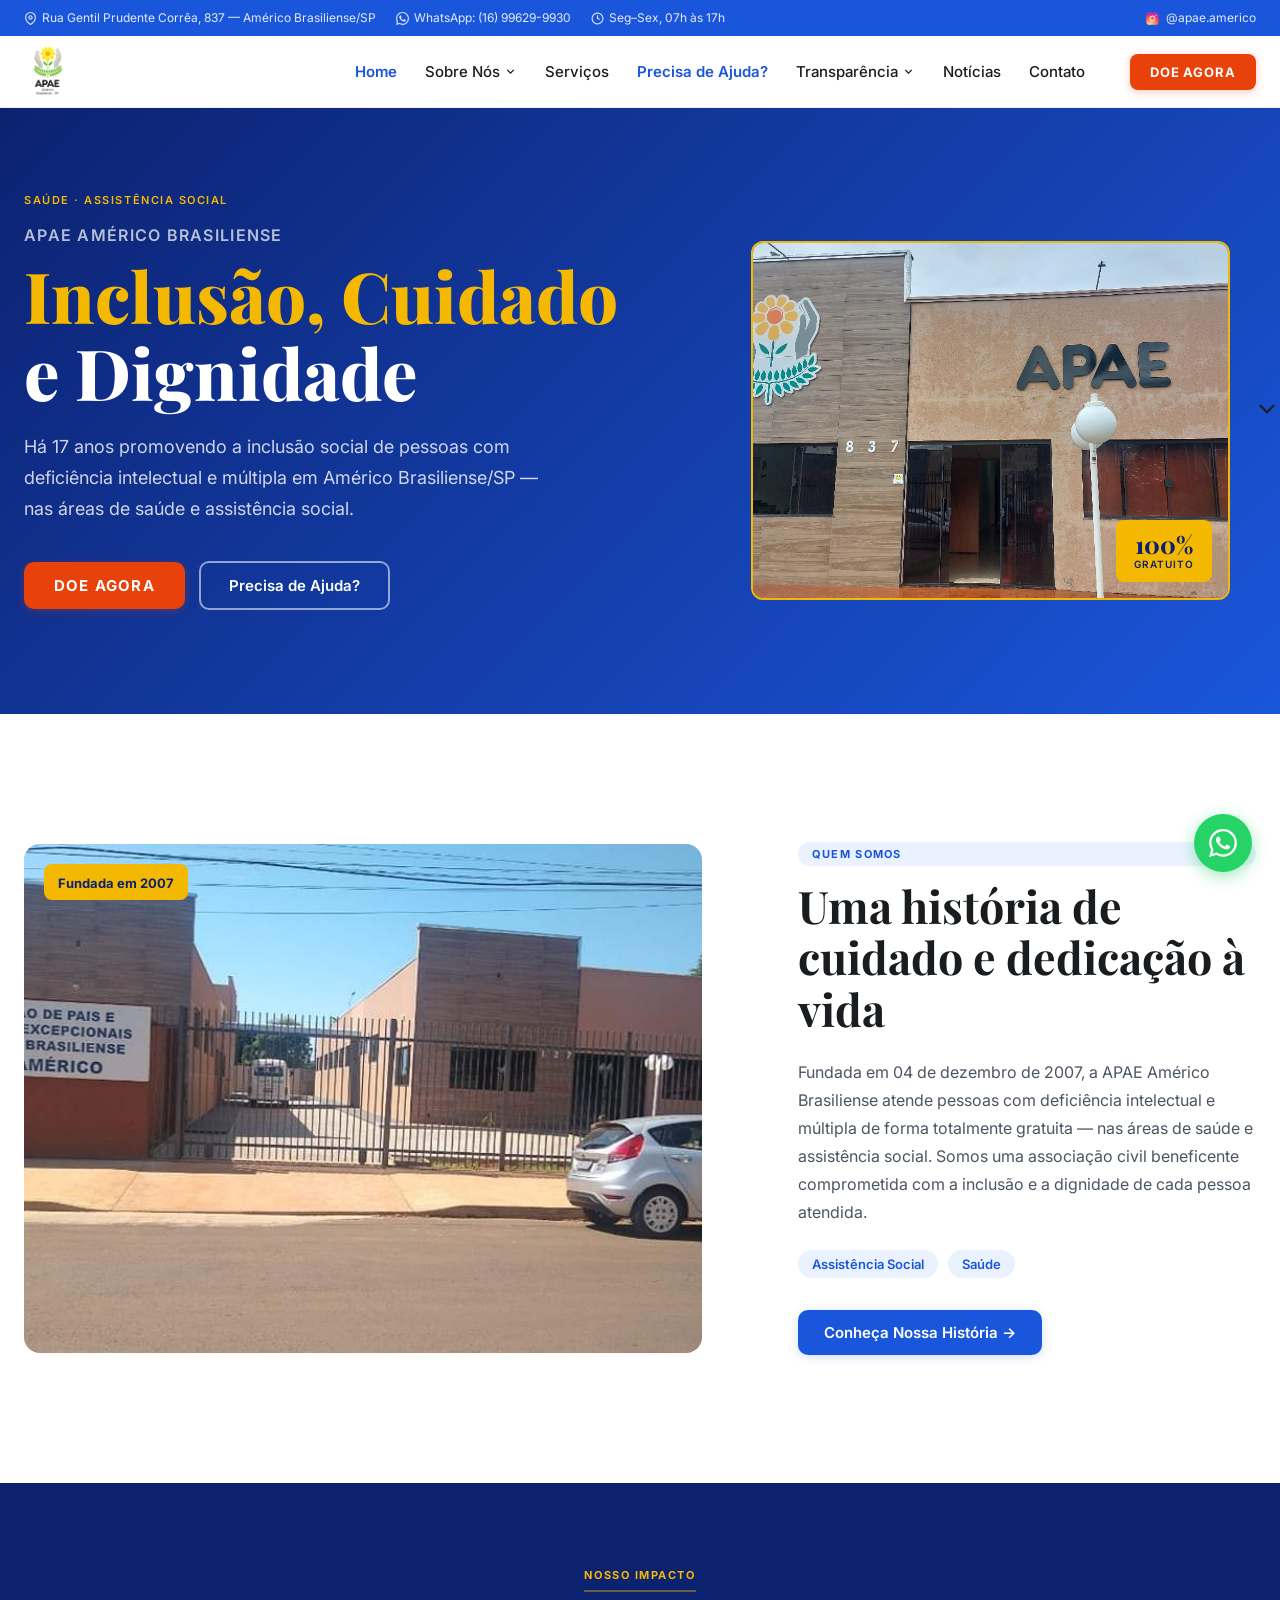
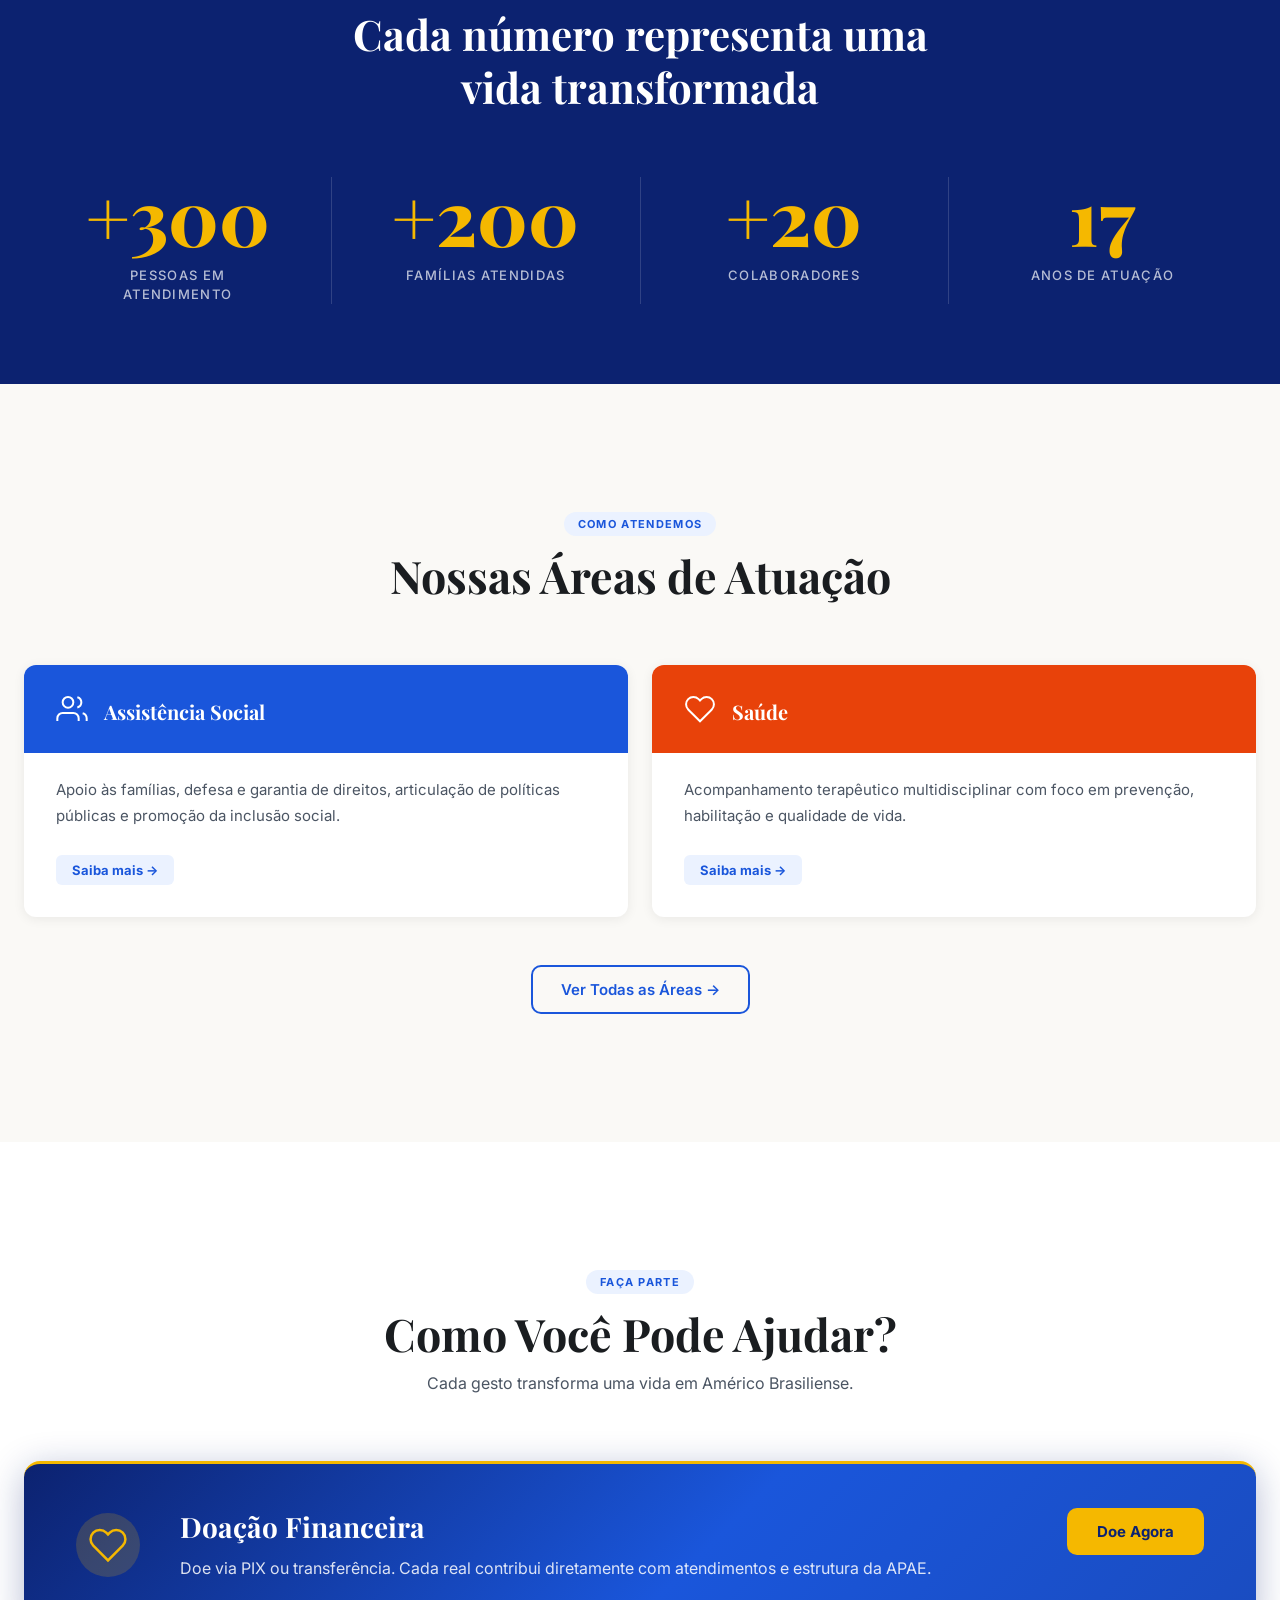
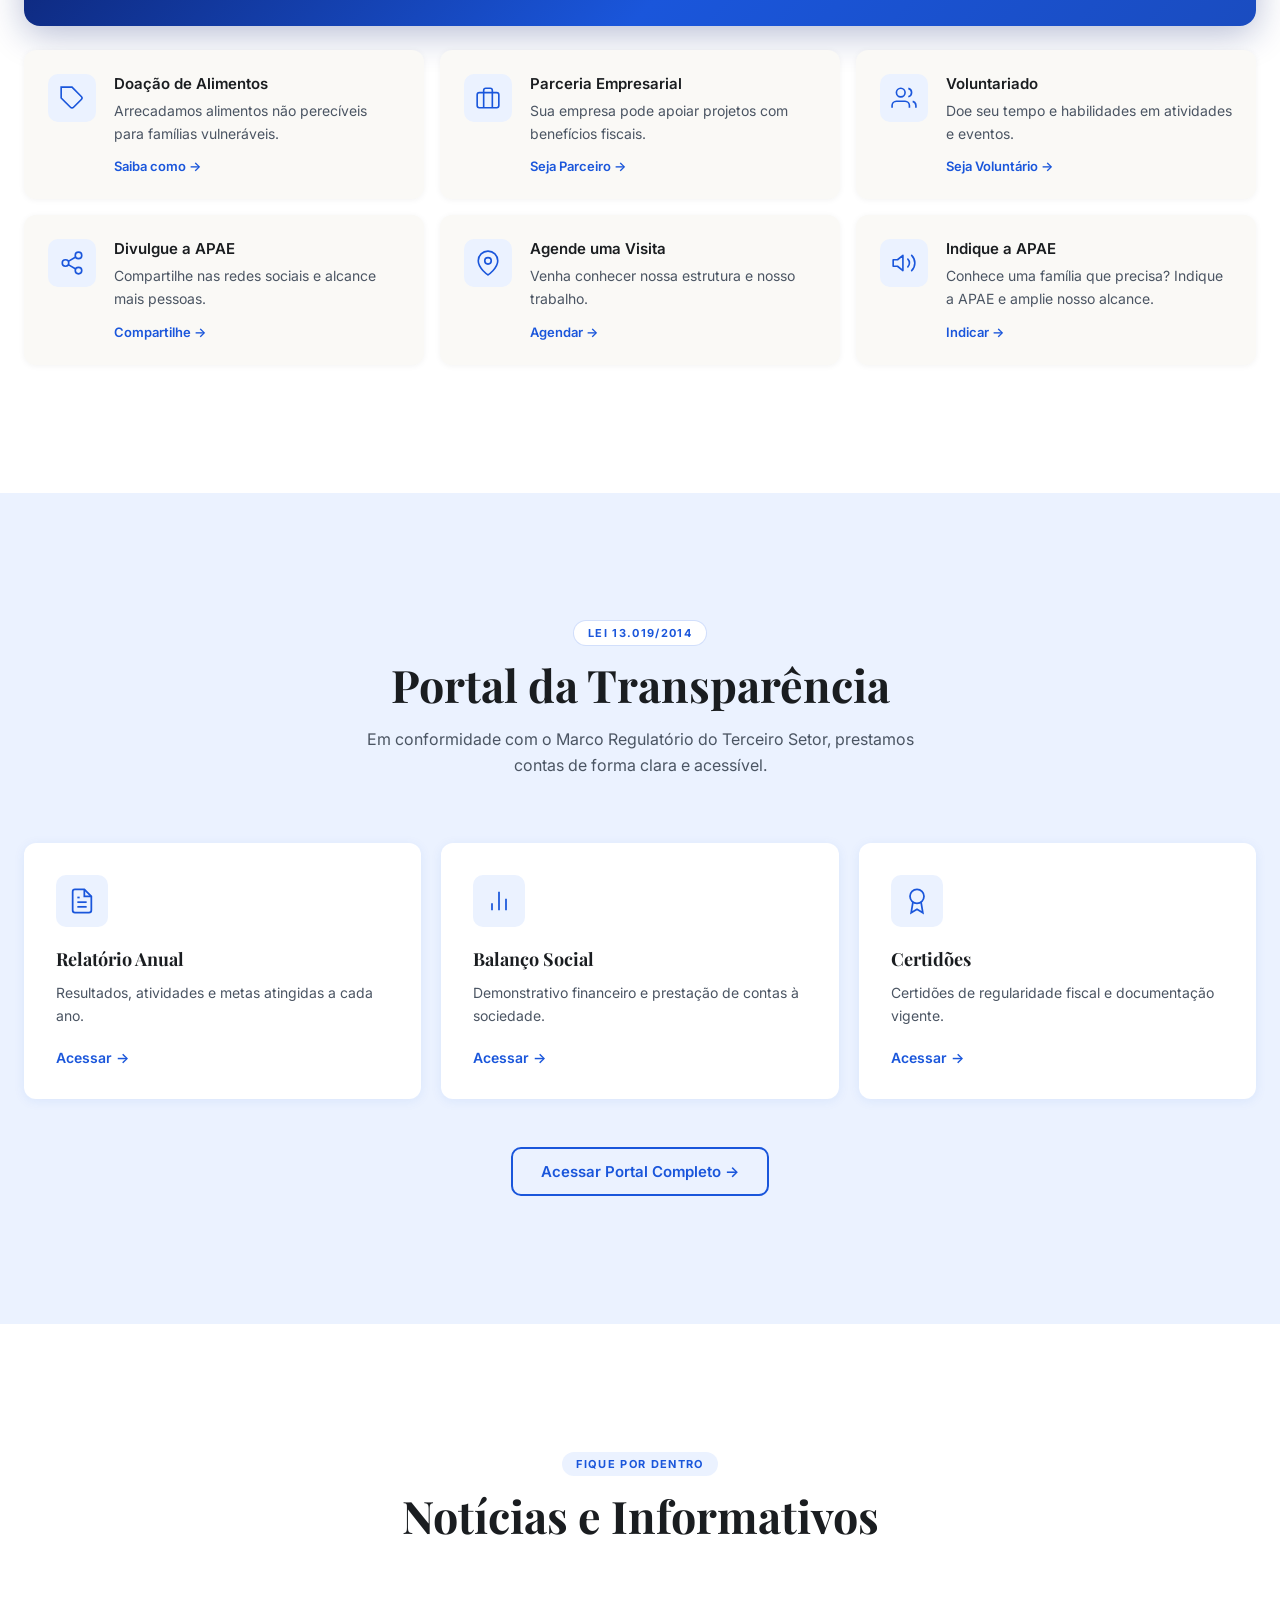
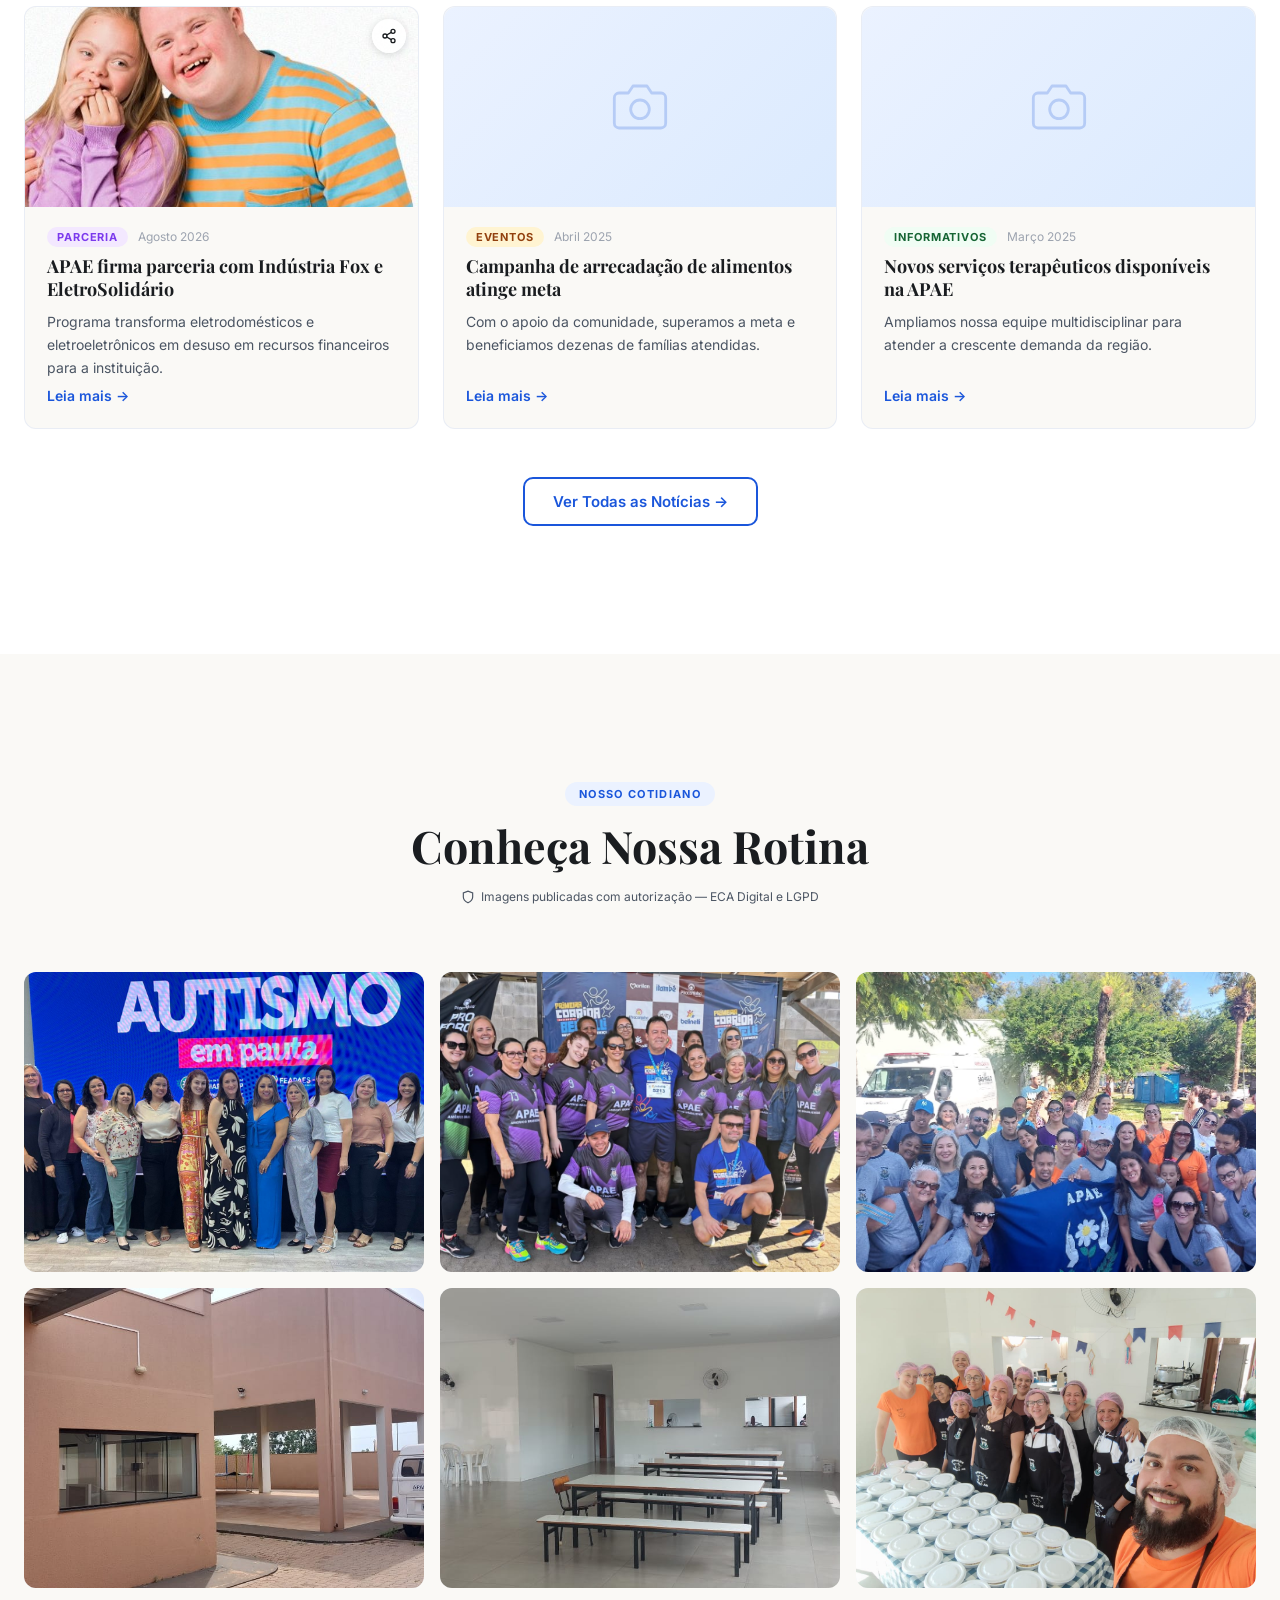
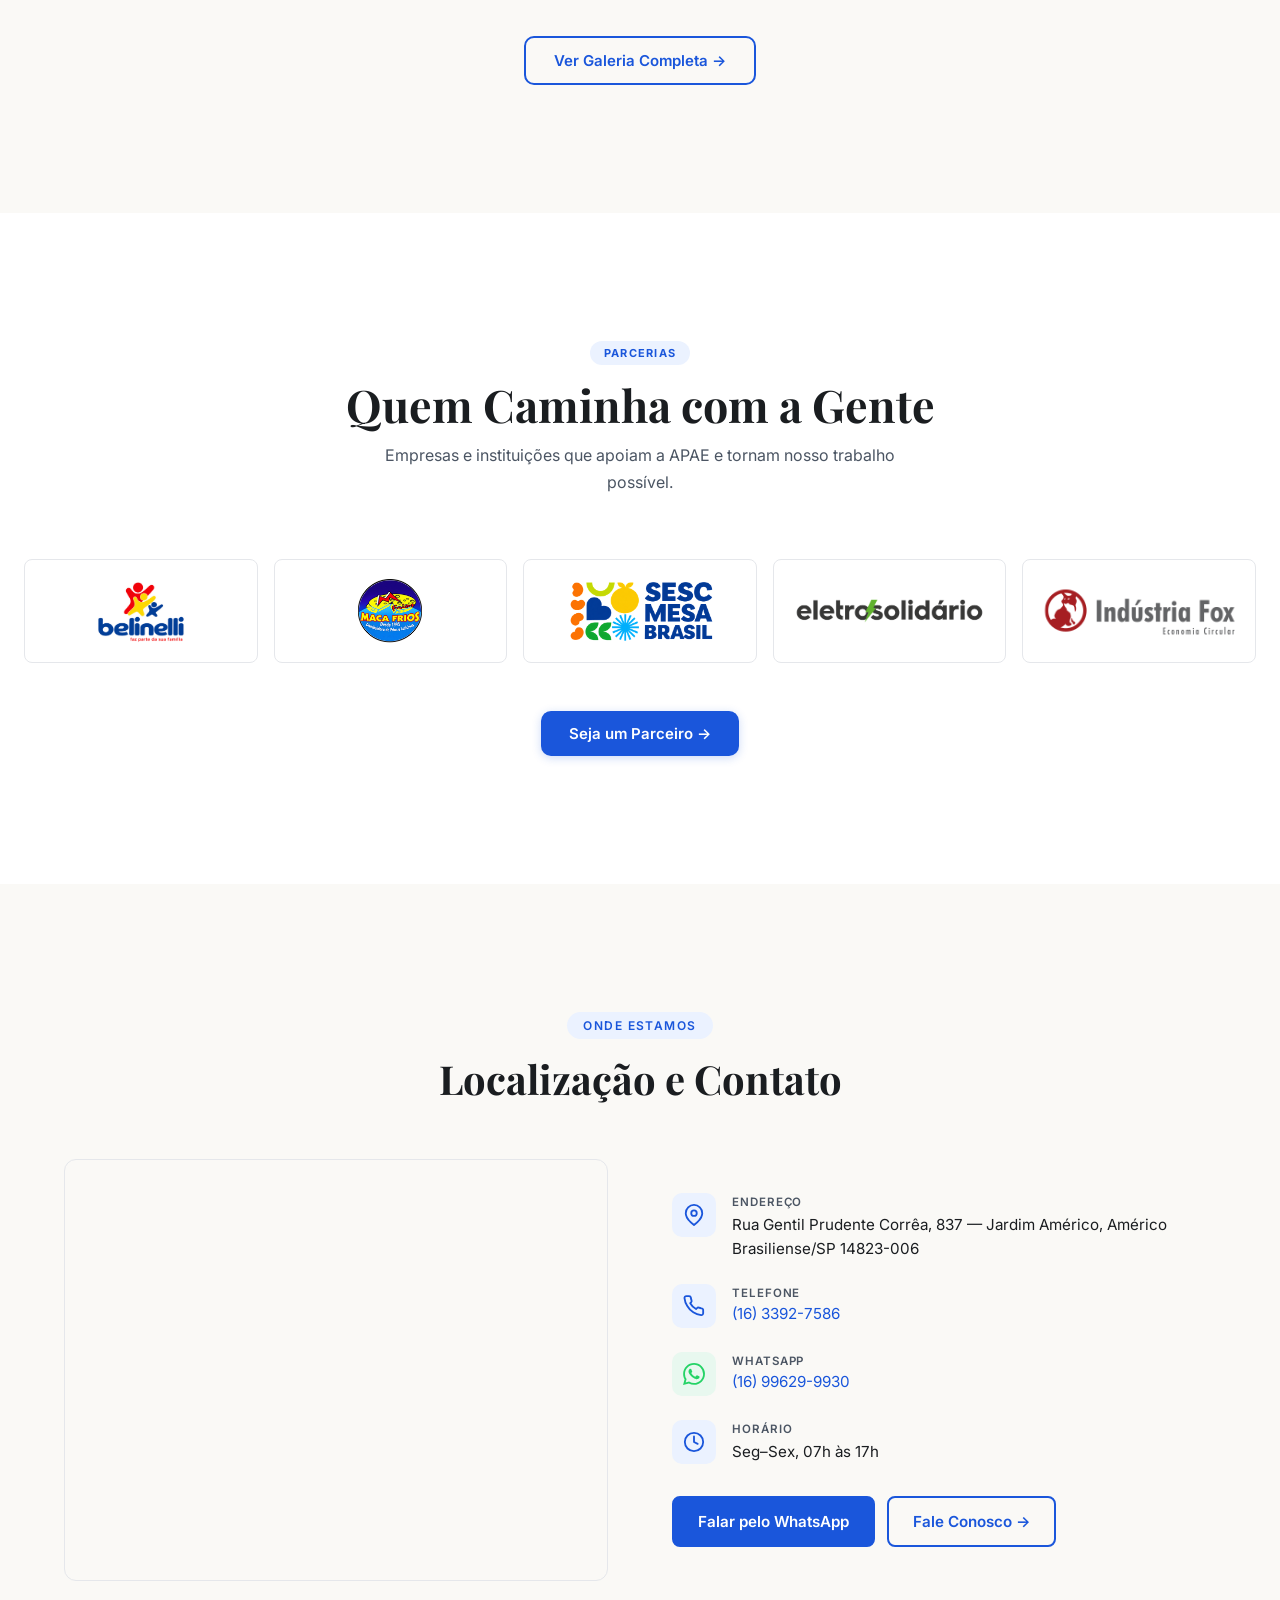
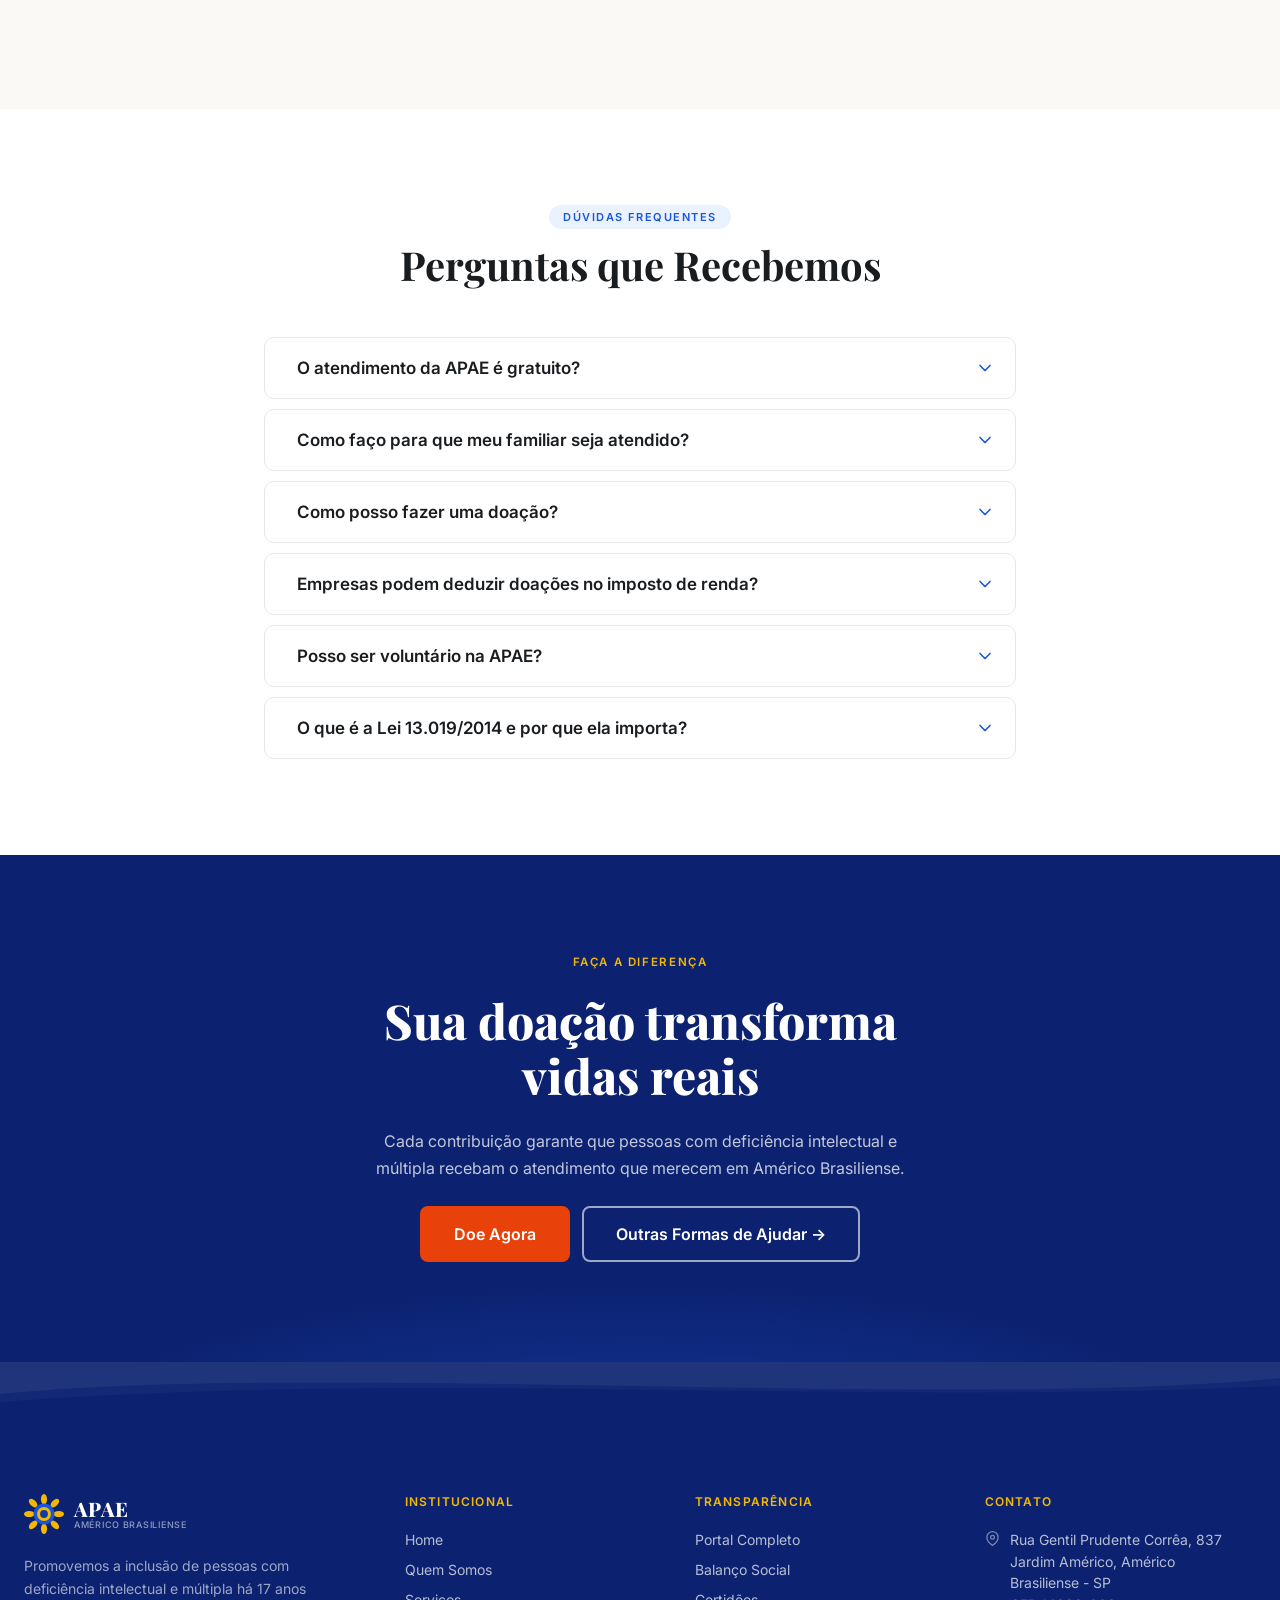
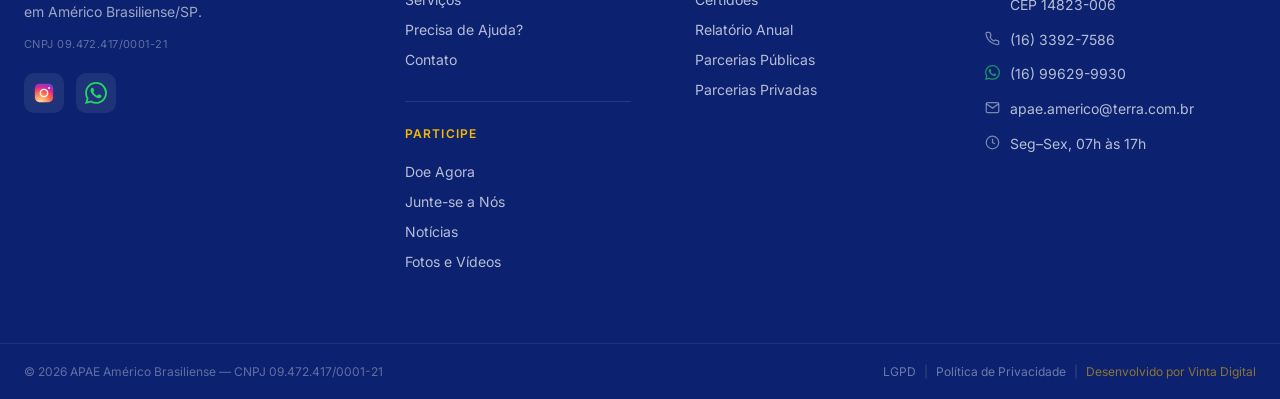
==== index.html @ 6b8613ab "Completa conteúdo da notícia EletroSolidário e adiciona link de volta Adiciona localização do coleto" ====
﻿<!DOCTYPE html>
<html lang="pt-BR">
<head>
  <meta charset="UTF-8">
  <meta name="viewport" content="width=device-width, initial-scale=1.0">
  <title>APAE Américo Brasiliense — Inclusão, Cuidado e Dignidade</title>
  <meta name="description" content="APAE Américo Brasiliense — Atendimento especializado à pessoa com deficiência intelectual e múltipla. Doe, seja voluntário ou agende uma visita.">
  <!-- Google tag (gtag.js) -->
  <script async src="https://www.googletagmanager.com/gtag/js?id=G-1KW4ZZBXN7"></script>
  <script>
    window.dataLayer = window.dataLayer || [];
    function gtag(){dataLayer.push(arguments);}
    gtag('js', new Date());
    gtag('config', 'G-1KW4ZZBXN7');
  </script>
  <link rel="canonical" href="https://apaeamericobrasiliense.com.br/">

  <!-- Open Graph -->
  <meta property="og:title" content="APAE Américo Brasiliense — Inclusão, Cuidado e Dignidade">
  <meta property="og:description" content="17 anos promovendo a inclusão de pessoas com deficiência em Américo Brasiliense/SP.">
  <meta property="og:image" content="https://apaeamericobrasiliense.com.br/images/og.jpg">
  <meta property="og:url" content="https://apaeamericobrasiliense.com.br/">
  <meta property="og:type" content="website">
  <meta property="og:locale" content="pt_BR">
  <meta name="twitter:card" content="summary_large_image">

  <!-- Favicon -->
  <link rel="icon" type="image/x-icon" href="/favicon.ico">
  <link rel="apple-touch-icon" href="/images/apple-touch-icon.png">

  <!-- Preconnect -->
  <link rel="preconnect" href="https://fonts.googleapis.com">
  <link rel="preconnect" href="https://fonts.gstatic.com" crossorigin>
  <link rel="preload" as="image" href="/images/fachada-sede.jpeg" fetchpriority="high">

  <!-- Fonts: Playfair Display + Inter -->
  <link href="https://fonts.googleapis.com/css2?family=Playfair+Display:wght@700;800&family=Inter:wght@400;500;600&display=swap" rel="stylesheet">

  <!-- Tailwind CDN -->
  <script src="https://cdn.tailwindcss.com"></script>

  <!-- Style -->
  <link rel="stylesheet" href="css/style.css?v=20260834">

  <!-- Schema JSON-LD: NGO -->
  <script type="application/ld+json">
  {
    "@context": "https://schema.org",
    "@type": "NGO",
    "name": "APAE Américo Brasiliense",
    "alternateName": "APAE Américo",
    "legalName": "Associação de Pais e Amigos dos Excepcionais de Américo Brasiliense",
    "taxID": "09.472.417/0001-21",
    "description": "Entidade de Assistência Social sem fins lucrativos que atende pessoas com deficiência intelectual e múltipla em Américo Brasiliense/SP.",
    "url": "https://apaeamericobrasiliense.com.br",
    "foundingDate": "2007-12-04",
    "telephone": "+551633927586",
    "email": "apae.americo@terra.com.br",
    "openingHours": "Mo-Fr 07:00-17:00",
    "address": {
      "@type": "PostalAddress",
      "streetAddress": "Rua Gentil Prudente Corrêa, 837",
      "addressLocality": "Américo Brasiliense",
      "addressRegion": "SP",
      "postalCode": "14823-006",
      "addressCountry": "BR"
    },
    "sameAs": ["https://www.instagram.com/apae.americo"]
  }
  </script>

  <!-- Schema JSON-LD: FAQPage -->
  <script type="application/ld+json">
  {
    "@context": "https://schema.org",
    "@type": "FAQPage",
    "mainEntity": [
      {
        "@type": "Question",
        "name": "O atendimento da APAE é gratuito?",
        "acceptedAnswer": {
          "@type": "Answer",
          "text": "Sim, todos os serviços são completamente gratuitos. A APAE não cobra nada das famílias atendidas."
        }
      },
      {
        "@type": "Question",
        "name": "Como faço para que meu familiar seja atendido?",
        "acceptedAnswer": {
          "@type": "Answer",
          "text": "Entre em contato pelo WhatsApp ou telefone. Nossa equipe vai orientar você sobre os próximos passos, sem burocracia."
        }
      },
      {
        "@type": "Question",
        "name": "Como posso fazer uma doação?",
        "acceptedAnswer": {
          "@type": "Answer",
          "text": "Aceitamos doações via PIX (CNPJ 09.472.417/0001-21), transferência bancária e alimentos não perecíveis."
        }
      },
      {
        "@type": "Question",
        "name": "Empresas podem deduzir doações no imposto de renda?",
        "acceptedAnswer": {
          "@type": "Answer",
          "text": "Sim, há benefícios fiscais para empresas parceiras. Entre em contato para saber como sua empresa pode contribuir e obter os benefícios correspondentes."
        }
      },
      {
        "@type": "Question",
        "name": "Posso ser voluntário na APAE?",
        "acceptedAnswer": {
          "@type": "Answer",
          "text": "Com certeza. Aceitamos voluntários em diversas áreas. Acesse a página Junte-se a Nós e saiba como participar."
        }
      },
      {
        "@type": "Question",
        "name": "O que é a Lei 13.019/2014 e por que ela importa?",
        "acceptedAnswer": {
          "@type": "Answer",
          "text": "É o Marco Regulatório do Terceiro Setor. Ela garante transparência nas organizações que recebem recursos públicos. Por isso mantemos nosso Portal da Transparência sempre atualizado."
        }
      }
    ]
  }
  </script>

</head>
<body>

  <!-- Accessibility: skip to main content -->
  <a href="#main-content" class="skip-link">Pular para o conteúdo</a>

  <!-- SVG defs: Instagram gradient (reused across all icons) -->
  <svg width="0" height="0" style="position:absolute;overflow:hidden;" aria-hidden="true">
    <defs>
      <radialGradient id="ig-gradient" cx="30%" cy="107%" r="150%">
        <stop offset="0%" stop-color="#fdf497"/>
        <stop offset="45%" stop-color="#fd5949"/>
        <stop offset="60%" stop-color="#d6249f"/>
        <stop offset="90%" stop-color="#285AEB"/>
      </radialGradient>
    </defs>
  </svg>

  <!-- EN: Site Header — Topbar info strip + sticky main navigation -->
  <div class="site-header-wrapper" id="site-header">

    <!-- EN: Topbar — address, WhatsApp, hours, Instagram -->
    <div class="topbar" role="complementary" aria-label="Informações de contato">
      <div class="topbar-inner">

        <div class="topbar-info">
          <!-- Address: hidden on mobile -->
          <span class="topbar-item topbar-item--address">
            <svg width="13" height="13" viewBox="0 0 24 24" fill="none" stroke="currentColor" stroke-width="2" aria-hidden="true"><path d="M21 10c0 7-9 13-9 13s-9-6-9-13a9 9 0 0 1 18 0z"/><circle cx="12" cy="10" r="3"/></svg>
            Rua Gentil Prudente Corrêa, 837 — Américo Brasiliense/SP
          </span>

          <!-- WhatsApp: always visible -->
          <a href="https://wa.me/5516996299930?text=Ol%C3%A1%2C%20vim%20pelo%20site%20da%20APAE%20e%20gostaria%20de%20mais%20informa%C3%A7%C3%B5es" class="topbar-item topbar-item--link" aria-label="Falar pelo WhatsApp (16) 99629-9930" target="_blank" rel="noopener noreferrer">
            <svg width="13" height="13" viewBox="0 0 24 24" fill="currentColor" aria-hidden="true"><path d="M17.472 14.382c-.297-.149-1.758-.867-2.03-.967-.273-.099-.471-.148-.67.15-.197.297-.767.966-.94 1.164-.173.199-.347.223-.644.075-.297-.15-1.255-.463-2.39-1.475-.883-.788-1.48-1.761-1.653-2.059-.173-.297-.018-.458.13-.606.134-.133.298-.347.446-.52.149-.174.198-.298.298-.497.099-.198.05-.371-.025-.52-.075-.149-.669-1.612-.916-2.207-.242-.579-.487-.5-.669-.51-.173-.008-.371-.01-.57-.01-.198 0-.52.074-.792.372-.272.297-1.04 1.016-1.04 2.479 0 1.462 1.065 2.875 1.213 3.074.149.198 2.096 3.2 5.077 4.487.709.306 1.262.489 1.694.625.712.227 1.36.195 1.871.118.571-.085 1.758-.719 2.006-1.413.248-.694.248-1.289.173-1.413-.074-.124-.272-.198-.57-.347m-5.421 7.403h-.004a9.87 9.87 0 0 1-5.031-1.378l-.361-.214-3.741.982.998-3.648-.235-.374a9.86 9.86 0 0 1-1.51-5.26c.001-5.45 4.436-9.884 9.888-9.884 2.64 0 5.122 1.03 6.988 2.898a9.825 9.825 0 0 1 2.893 6.994c-.003 5.45-4.437 9.884-9.885 9.884m8.413-18.297A11.815 11.815 0 0 0 12.05 0C5.495 0 .16 5.335.157 11.892c0 2.096.547 4.142 1.588 5.945L.057 24l6.305-1.654a11.882 11.882 0 0 0 5.683 1.448h.005c6.554 0 11.89-5.335 11.893-11.893a11.821 11.821 0 0 0-3.48-8.413z"/></svg>
            WhatsApp: (16) 99629-9930
          </a>

          <!-- Hours: hidden on mobile -->
          <span class="topbar-item topbar-item--hours">
            <svg width="13" height="13" viewBox="0 0 24 24" fill="none" stroke="currentColor" stroke-width="2" aria-hidden="true"><circle cx="12" cy="12" r="10"/><polyline points="12 6 12 12 16 14"/></svg>
            Seg–Sex, 07h às 17h
          </span>
        </div>

        <div class="topbar-social">
          <a href="https://instagram.com/apae.americo" target="_blank" rel="noopener noreferrer"
             class="topbar-social-link"
             aria-label="Instagram @apae.americo — abre em nova aba">
            <svg width="15" height="15" viewBox="0 0 24 24" aria-hidden="true">
              <rect x="2" y="2" width="20" height="20" rx="5" ry="5" fill="url(#ig-gradient)"/>
              <circle cx="12" cy="12" r="4" fill="none" stroke="white" stroke-width="1.5"/>
              <circle cx="17.5" cy="6.5" r="1" fill="white"/>
            </svg>
            @apae.americo
          </a>
        </div>

      </div>
    </div>
    <!-- /topbar -->

    <!-- EN: Main Header — logo, nav, CTA, hamburger -->
    <header class="main-header" role="banner">
      <div class="header-inner">

        <!-- Logo -->
        <a href="/" class="logo" aria-label="APAE Américo Brasiliense — página inicial">
          <img src="images/apae-logo.webp" alt="APAE Américo Brasiliense" width="48" height="72" class="logo-img" loading="eager" decoding="async">
        </a>
        <!-- /logo -->

        <!-- Desktop Navigation -->
        <nav class="main-nav" aria-label="Menu principal">
          <ul class="nav-list" role="list">
            <li>
              <a href="/" class="nav-link" aria-current="page">Home</a>
            </li>
            <li class="nav-item--dropdown">
              <button class="nav-link nav-dropdown-trigger"
                      aria-expanded="false"
                      aria-haspopup="true"
                      aria-controls="dropdown-sobre"
                      type="button">
                Sobre Nós
                <svg class="chevron" width="13" height="13" viewBox="0 0 24 24" fill="none" stroke="currentColor" stroke-width="2.5" aria-hidden="true">
                  <polyline points="6 9 12 15 18 9"/>
                </svg>
              </button>
              <ul class="nav-dropdown" id="dropdown-sobre" role="list">
                <li><a href="/institucional" class="dropdown-link">Quem Somos</a></li>
                <li><a href="/fotos-videos" class="dropdown-link">Fotos e Vídeos</a></li>
                <li><a href="/juntese-a-nos" class="dropdown-link">Junte-se a Nós</a></li>
              </ul>
            </li>
            <li>
              <a href="/servicos" class="nav-link">Serviços</a>
            </li>
            <li>
              <a href="/precisa-de-ajuda" class="nav-link nav-link--help">Precisa de Ajuda?</a>
            </li>
            <li class="nav-item--dropdown">
              <button class="nav-link nav-dropdown-trigger"
                      aria-expanded="false"
                      aria-haspopup="true"
                      aria-controls="dropdown-transparencia"
                      type="button">
                Transparência
                <svg class="chevron" width="13" height="13" viewBox="0 0 24 24" fill="none" stroke="currentColor" stroke-width="2.5" aria-hidden="true">
                  <polyline points="6 9 12 15 18 9"/>
                </svg>
              </button>
              <ul class="nav-dropdown" id="dropdown-transparencia" role="list">
                <li><a href="/transparencia" class="dropdown-link dropdown-link--portal">Portal Completo</a></li>
                <li><a href="/transparencia#balanco-social"     class="dropdown-link">Balanço Social</a></li>
                <li><a href="/transparencia#compras"            class="dropdown-link">Compras</a></li>
                <li><a href="/transparencia#certidoes"          class="dropdown-link">Certidões</a></li>
                <li><a href="/transparencia#relatorio-anual"    class="dropdown-link">Relatório Anual</a></li>
                <li><a href="/transparencia#parcerias-publicas" class="dropdown-link">Parcerias Públicas</a></li>
                <li><a href="/transparencia#parcerias-privadas" class="dropdown-link">Parcerias Privadas</a></li>
              </ul>
            </li>
            <li>
              <a href="/noticias" class="nav-link">Notícias</a>
            </li>
            <li>
              <a href="/contato" class="nav-link">Contato</a>
            </li>
          </ul>
        </nav>
        <!-- /main-nav -->

        <!-- CTA + Hamburger -->
        <div class="header-actions">
          <a href="/doe-agora" class="btn-donate" aria-label="Doe agora para a APAE Américo Brasiliense">
            DOE AGORA
          </a>
          <button class="hamburger"
                  id="hamburger-btn"
                  type="button"
                  aria-label="Abrir menu de navegação"
                  aria-expanded="false"
                  aria-controls="mobile-menu">
            <span class="hamburger-bar" aria-hidden="true"></span>
            <span class="hamburger-bar" aria-hidden="true"></span>
            <span class="hamburger-bar" aria-hidden="true"></span>
          </button>
        </div>
        <!-- /header-actions -->

      </div>
    </header>
    <!-- /main-header -->

    <!-- EN: Mobile Menu — slide-down panel with accordions for Sobre Nós + Transparência -->
    <div class="mobile-menu"
         id="mobile-menu"
         aria-hidden="true"
         aria-label="Menu de navegação">
      <nav aria-label="Menu principal mobile">
        <ul class="mobile-nav-list" role="list">
          <li>
            <a href="/" class="mobile-nav-link" aria-current="page">Home</a>
          </li>
          <li class="mobile-nav-item--expandable">
            <button class="mobile-nav-link mobile-nav-accordion"
                    type="button"
                    aria-expanded="false"
                    aria-controls="mobile-sobre">
              Sobre Nós
              <svg class="chevron" width="16" height="16" viewBox="0 0 24 24" fill="none" stroke="currentColor" stroke-width="2.5" aria-hidden="true">
                <polyline points="6 9 12 15 18 9"/>
              </svg>
            </button>
            <ul class="mobile-nav-submenu" id="mobile-sobre" role="list">
              <li><a href="/institucional" class="mobile-submenu-link">Quem Somos</a></li>
              <li><a href="/fotos-videos" class="mobile-submenu-link">Fotos e Vídeos</a></li>
              <li><a href="/juntese-a-nos" class="mobile-submenu-link">Junte-se a Nós</a></li>
            </ul>
          </li>
          <li>
            <a href="/servicos" class="mobile-nav-link">Serviços</a>
          </li>
          <li>
            <a href="/precisa-de-ajuda" class="mobile-nav-link mobile-nav-link--help">
              Precisa de Ajuda?
            </a>
          </li>
          <li class="mobile-nav-item--expandable">
            <button class="mobile-nav-link mobile-nav-accordion"
                    type="button"
                    aria-expanded="false"
                    aria-controls="mobile-transparencia">
              Transparência
              <svg class="chevron" width="16" height="16" viewBox="0 0 24 24" fill="none" stroke="currentColor" stroke-width="2.5" aria-hidden="true">
                <polyline points="6 9 12 15 18 9"/>
              </svg>
            </button>
            <ul class="mobile-nav-submenu" id="mobile-transparencia" role="list">
              <li><a href="/transparencia" class="mobile-submenu-link mobile-submenu-link--portal">Portal Completo</a></li>
              <li><a href="/transparencia#balanco-social"     class="mobile-submenu-link">Balanço Social</a></li>
              <li><a href="/transparencia#compras"            class="mobile-submenu-link">Compras</a></li>
              <li><a href="/transparencia#certidoes"          class="mobile-submenu-link">Certidões</a></li>
              <li><a href="/transparencia#relatorio-anual"    class="mobile-submenu-link">Relatório Anual</a></li>
              <li><a href="/transparencia#parcerias-publicas" class="mobile-submenu-link">Parcerias Públicas</a></li>
              <li><a href="/transparencia#parcerias-privadas" class="mobile-submenu-link">Parcerias Privadas</a></li>
            </ul>
          </li>
          <li>
            <a href="/noticias" class="mobile-nav-link">Notícias</a>
          </li>
          <li>
            <a href="/contato" class="mobile-nav-link">Contato</a>
          </li>
        </ul>

        <div class="mobile-cta-area">
          <a href="/doe-agora" class="btn-donate btn-donate--mobile">DOE AGORA</a>
          <a href="/juntese-a-nos" class="btn-volunteer">Seja Voluntário</a>
        </div>
      </nav>
    </div>
    <!-- /mobile-menu -->

  </div>
  <!-- /site-header-wrapper -->
  <!-- EN: Page body placeholder — sections will be added here -->
  <main id="main-content">
    <!-- EN: Hero — gradient placeholder bg, split layout, H1, dual CTA, impact stats, image frame -->
    <!-- IMAGEM HERO: foto institucional real da APAE — substituir src quando Sabrina enviar -->
    <section class="hero" aria-label="APAE Américo Brasiliense — apresentação institucional">
      <div class="hero-inner">

        <!-- Left: text content -->
        <div class="hero-content">

          <span class="hero-tag">Saúde · Assistência Social</span>

          <h1>
            <span class="hero-title-main">APAE Américo Brasiliense</span>
            <span class="hero-title-sub">
              <em>Inclusão, Cuidado</em><br>e Dignidade
            </span>
          </h1>

          <p class="hero-subtitle">
            Há 17 anos promovendo a inclusão social de pessoas com deficiência
            intelectual e múltipla em Américo Brasiliense/SP —
            nas áreas de saúde e assistência social.
          </p>

          <div class="hero-actions">
            <a href="/doe-agora" class="btn-donate hero-btn-primary btn-donate--hero"
               aria-label="Doe agora para a APAE Américo Brasiliense">
              DOE AGORA
            </a>
            <a href="/precisa-de-ajuda" class="hero-btn-outline">
              Precisa de Ajuda?
            </a>
          </div>


        </div>
        <!-- /hero-content -->

        <!-- Right: image frame -->
        <div class="hero-frame-wrapper">
          <div class="hero-frame">
            <img src="images/fachada-sede.jpeg"
                 alt="Fachada da sede da APAE Américo Brasiliense — Rua Gentil Prudente Corrêa, 837"
                 width="1156" height="651"
                 loading="eager" decoding="async">
            <div class="hero-badge">
              <span class="hero-badge-year">100%</span>
              <span class="hero-badge-label">Gratuito</span>
            </div>
          </div>
        </div>
        <!-- /hero-frame-wrapper -->

      </div>
      <!-- EN: Scroll cue — animated chevron pointing to next section -->
      <div class="hero-scroll-cue" aria-hidden="true">
        <svg width="26" height="26" viewBox="0 0 24 24" fill="none" stroke="currentColor" stroke-width="2" stroke-linecap="round" stroke-linejoin="round">
          <polyline points="6 9 12 15 18 9"/>
        </svg>
      </div>
    </section>
    <!-- /hero -->

    <!-- EN: About section — 2-column layout, image left, text right -->
    <section class="quem-somos" aria-labelledby="qs-titulo">
      <div class="qs-inner">

        <!-- Left: image placeholder -->
        <div class="qs-image-col" data-reveal>
          <div class="qs-image-placeholder">
            <img src="images/sede-associacao.jpeg"
                 alt="Sede da APAE Américo Brasiliense — Associação de Pais e Amigos dos Excepcionais em Américo Brasiliense/SP"
                 width="960" height="486"
                 loading="lazy" decoding="async">
            <div class="qs-badge-founding" aria-label="Fundada em 2007">
              <span class="qs-badge-founding-text">Fundada em 2007</span>
            </div>
          </div>
        </div>

        <!-- Right: text content -->
        <div class="qs-text-col">

          <span class="qs-label" data-reveal>Quem Somos</span>

          <h2 class="qs-title" id="qs-titulo" data-reveal>
            Uma história de cuidado e dedicação à vida
          </h2>

          <p class="qs-text" data-reveal>
            Fundada em 04 de dezembro de 2007, a APAE Américo Brasiliense atende pessoas com
            deficiência intelectual e múltipla de forma totalmente gratuita — nas áreas de saúde
            e assistência social. Somos uma associação civil beneficente comprometida com
            a inclusão e a dignidade de cada pessoa atendida.
          </p>

          <div class="qs-tags" data-reveal>
            <span class="qs-tag">Assistência Social</span>
            <span class="qs-tag">Saúde</span>
          </div>

          <a href="/institucional" class="qs-btn" data-reveal>
            Conheça Nossa História →
          </a>

        </div>
        <!-- /qs-text-col -->

      </div>
    </section>
    <!-- /quem-somos -->

    <!-- EN: Impact Numbers — animated counter stats, dark blue bg -->
    <section class="impacto" aria-labelledby="impacto-titulo">
      <div class="impacto-inner">

        <div class="impacto-header" data-reveal>
          <span class="impacto-label">Nosso Impacto</span>
          <h2 class="impacto-titulo" id="impacto-titulo">
            Cada número representa uma vida transformada
          </h2>
        </div>

        <div class="impacto-grid" data-reveal>
          <div class="impacto-stat">
            <span class="impacto-num" data-target="300" data-prefix="+">+300</span>
            <span class="impacto-stat-label">Pessoas em Atendimento</span>
          </div>
          <div class="impacto-stat">
            <span class="impacto-num" data-target="200" data-prefix="+">+200</span>
            <span class="impacto-stat-label">Famílias Atendidas</span>
          </div>
          <div class="impacto-stat">
            <span class="impacto-num" data-target="20" data-prefix="+">+20</span>
            <span class="impacto-stat-label">Colaboradores</span>
          </div>
          <div class="impacto-stat">
            <span class="impacto-num" data-target="17" data-prefix="">17</span>
            <span class="impacto-stat-label">Anos de Atuação</span>
          </div>
        </div>

      </div>
    </section>
    <!-- /impacto -->

    <!-- EN: How We Serve — 3 service area cards with colored headers -->
    <section class="como-atendemos" aria-labelledby="ca-titulo">
      <div class="ca-inner">

        <div class="ca-header" data-reveal>
          <span class="ca-label">Como Atendemos</span>
          <h2 class="ca-titulo" id="ca-titulo">Nossas Áreas de Atuação</h2>
        </div>

        <div class="ca-grid" data-reveal>

          <article class="ca-card">
            <div class="ca-card-top ca-card-top--blue">
              <div class="ca-icon" aria-hidden="true">
                <svg width="32" height="32" viewBox="0 0 24 24" fill="none" stroke="currentColor" stroke-width="1.5">
                  <path d="M17 21v-2a4 4 0 0 0-4-4H5a4 4 0 0 0-4 4v2"/>
                  <circle cx="9" cy="7" r="4"/>
                  <path d="M23 21v-2a4 4 0 0 0-3-3.87"/>
                  <path d="M16 3.13a4 4 0 0 1 0 7.75"/>
                </svg>
              </div>
              <h3 class="ca-card-title">Assistência Social</h3>
            </div>
            <div class="ca-card-body">
              <p class="ca-card-text">Apoio às famílias, defesa e garantia de direitos, articulação de políticas públicas e promoção da inclusão social.</p>
              <a href="/servicos#assistencia" class="ca-card-link">Saiba mais →</a>
            </div>
          </article>

          <article class="ca-card">
            <div class="ca-card-top ca-card-top--red">
              <div class="ca-icon" aria-hidden="true">
                <svg width="32" height="32" viewBox="0 0 24 24" fill="none" stroke="currentColor" stroke-width="1.5">
                  <path d="M20.84 4.61a5.5 5.5 0 0 0-7.78 0L12 5.67l-1.06-1.06a5.5 5.5 0 0 0-7.78 7.78l1.06 1.06L12 21.23l7.78-7.78 1.06-1.06a5.5 5.5 0 0 0 0-7.78z"/>
                </svg>
              </div>
              <h3 class="ca-card-title">Saúde</h3>
            </div>
            <div class="ca-card-body">
              <p class="ca-card-text">Acompanhamento terapêutico multidisciplinar com foco em prevenção, habilitação e qualidade de vida.</p>
              <a href="/servicos#saude" class="ca-card-link">Saiba mais →</a>
            </div>
          </article>

        </div>

        <div class="ca-footer" data-reveal>
          <a href="/servicos" class="ca-btn">Ver Todas as Áreas →</a>
        </div>

      </div>
    </section>
    <!-- /como-atendemos -->

    <!-- EN: How You Can Help — featured donation card + 5 secondary action cards -->
    <section class="como-ajudar" aria-labelledby="caj-titulo">
      <div class="caj-inner">

        <div class="caj-header" data-reveal>
          <span class="caj-label">Faça Parte</span>
          <h2 class="caj-titulo" id="caj-titulo">Como Você Pode Ajudar?</h2>
          <p class="caj-subtitle">Cada gesto transforma uma vida em Américo Brasiliense.</p>
        </div>

        <div class="caj-featured" data-reveal>
          <div class="caj-featured-icon" aria-hidden="true">
            <svg width="40" height="40" viewBox="0 0 24 24" fill="none" stroke="currentColor" stroke-width="1.5">
              <path d="M20.84 4.61a5.5 5.5 0 0 0-7.78 0L12 5.67l-1.06-1.06a5.5 5.5 0 0 0-7.78 7.78l1.06 1.06L12 21.23l7.78-7.78 1.06-1.06a5.5 5.5 0 0 0 0-7.78z"/>
            </svg>
          </div>
          <div class="caj-featured-content">
            <h3 class="caj-featured-title">Doação Financeira</h3>
            <p class="caj-featured-text">Doe via PIX ou transferência. Cada real contribui diretamente com atendimentos e estrutura da APAE.</p>
          </div>
          <a href="/doe-agora" class="caj-featured-btn">Doe Agora</a>
        </div>

        <div class="caj-grid" data-reveal>

          <article class="caj-card">
            <div class="caj-card-icon" aria-hidden="true">
              <svg width="26" height="26" viewBox="0 0 24 24" fill="none" stroke="currentColor" stroke-width="1.5">
                <path d="M20.59 13.41l-7.17 7.17a2 2 0 0 1-2.83 0L2 12V2h10l8.59 8.59a2 2 0 0 1 0 2.82z"/>
                <line x1="7" y1="7" x2="7.01" y2="7"/>
              </svg>
            </div>
            <div class="caj-card-content">
              <h3 class="caj-card-title">Doação de Alimentos</h3>
              <p class="caj-card-text">Arrecadamos alimentos não perecíveis para famílias vulneráveis.</p>
              <a href="/juntese-a-nos" class="caj-card-link">Saiba como →</a>
            </div>
          </article>

          <article class="caj-card">
            <div class="caj-card-icon" aria-hidden="true">
              <svg width="26" height="26" viewBox="0 0 24 24" fill="none" stroke="currentColor" stroke-width="1.5">
                <rect x="2" y="7" width="20" height="14" rx="2" ry="2"/>
                <path d="M16 21V5a2 2 0 0 0-2-2h-4a2 2 0 0 0-2 2v16"/>
              </svg>
            </div>
            <div class="caj-card-content">
              <h3 class="caj-card-title">Parceria Empresarial</h3>
              <p class="caj-card-text">Sua empresa pode apoiar projetos com benefícios fiscais.</p>
              <a href="/juntese-a-nos" class="caj-card-link">Seja Parceiro →</a>
            </div>
          </article>

          <article class="caj-card">
            <div class="caj-card-icon" aria-hidden="true">
              <svg width="26" height="26" viewBox="0 0 24 24" fill="none" stroke="currentColor" stroke-width="1.5">
                <path d="M17 21v-2a4 4 0 0 0-4-4H5a4 4 0 0 0-4 4v2"/>
                <circle cx="9" cy="7" r="4"/>
                <path d="M23 21v-2a4 4 0 0 0-3-3.87"/>
                <path d="M16 3.13a4 4 0 0 1 0 7.75"/>
              </svg>
            </div>
            <div class="caj-card-content">
              <h3 class="caj-card-title">Voluntariado</h3>
              <p class="caj-card-text">Doe seu tempo e habilidades em atividades e eventos.</p>
              <a href="/juntese-a-nos" class="caj-card-link">Seja Voluntário →</a>
            </div>
          </article>

          <article class="caj-card">
            <div class="caj-card-icon" aria-hidden="true">
              <svg width="26" height="26" viewBox="0 0 24 24" fill="none" stroke="currentColor" stroke-width="1.5">
                <circle cx="18" cy="5" r="3"/>
                <circle cx="6" cy="12" r="3"/>
                <circle cx="18" cy="19" r="3"/>
                <line x1="8.59" y1="13.51" x2="15.42" y2="17.49"/>
                <line x1="15.41" y1="6.51" x2="8.59" y2="10.49"/>
              </svg>
            </div>
            <div class="caj-card-content">
              <h3 class="caj-card-title">Divulgue a APAE</h3>
              <p class="caj-card-text">Compartilhe nas redes sociais e alcance mais pessoas.</p>
              <a href="https://instagram.com/apae.americo" target="_blank" rel="noopener noreferrer" class="caj-card-link">Compartilhe →</a>
            </div>
          </article>

          <article class="caj-card">
            <div class="caj-card-icon" aria-hidden="true">
              <svg width="26" height="26" viewBox="0 0 24 24" fill="none" stroke="currentColor" stroke-width="1.5">
                <path d="M21 10c0 7-9 13-9 13s-9-6-9-13a9 9 0 0 1 18 0z"/>
                <circle cx="12" cy="10" r="3"/>
              </svg>
            </div>
            <div class="caj-card-content">
              <h3 class="caj-card-title">Agende uma Visita</h3>
              <p class="caj-card-text">Venha conhecer nossa estrutura e nosso trabalho.</p>
              <a href="https://wa.me/5516996299930?text=Ol%C3%A1%2C%20vim%20pelo%20site%20e%20quero%20agendar%20uma%20visita" target="_blank" rel="noopener noreferrer" class="caj-card-link">Agendar →</a>
            </div>
          </article>

          <article class="caj-card">
            <div class="caj-card-icon" aria-hidden="true">
              <svg width="26" height="26" viewBox="0 0 24 24" fill="none" stroke="currentColor" stroke-width="1.5" stroke-linecap="round" stroke-linejoin="round">
                <polygon points="11 5 6 9 2 9 2 15 6 15 11 19 11 5"/>
                <path d="M15.54 8.46a5 5 0 0 1 0 7.07"/>
                <path d="M19.07 4.93a10 10 0 0 1 0 14.14"/>
              </svg>
            </div>
            <div class="caj-card-content">
              <h3 class="caj-card-title">Indique a APAE</h3>
              <p class="caj-card-text">Conhece uma família que precisa? Indique a APAE e amplie nosso alcance.</p>
              <a href="https://wa.me/5516996299930?text=Ol%C3%A1%2C%20vim%20pelo%20site%20e%20quero%20indicar%20uma%20fam%C3%ADlia%20para%20a%20APAE" target="_blank" rel="noopener noreferrer" class="caj-card-link">Indicar →</a>
            </div>
          </article>

        </div>

      </div>
    </section>
    <!-- /como-ajudar -->

    <!-- EN: Transparency portal preview — 4 document cards, Lei 13.019/2014 compliance -->
    <section class="transparencia-prev" aria-labelledby="tp-titulo">
      <div class="tp-inner">

        <div class="tp-header" data-reveal>
          <span class="tp-label">Lei 13.019/2014</span>
          <h2 class="tp-titulo" id="tp-titulo">Portal da Transparência</h2>
          <p class="tp-subtitle">Em conformidade com o Marco Regulatório do Terceiro Setor, prestamos contas de forma clara e acessível.</p>
        </div>

        <div class="tp-grid" data-reveal>

          <article class="tp-card">
            <div class="tp-card-icon" aria-hidden="true">
              <svg width="28" height="28" viewBox="0 0 24 24" fill="none" stroke="currentColor" stroke-width="1.5">
                <path d="M14 2H6a2 2 0 0 0-2 2v16a2 2 0 0 0 2 2h12a2 2 0 0 0 2-2V8z"/>
                <polyline points="14 2 14 8 20 8"/>
                <line x1="16" y1="13" x2="8" y2="13"/>
                <line x1="16" y1="17" x2="8" y2="17"/>
                <polyline points="10 9 9 9 8 9"/>
              </svg>
            </div>
            <h3 class="tp-card-title">Relatório Anual</h3>
            <p class="tp-card-text">Resultados, atividades e metas atingidas a cada ano.</p>
            <a href="/transparencia#relatorio-anual" class="tp-card-link">Acessar →</a>
          </article>

          <article class="tp-card">
            <div class="tp-card-icon" aria-hidden="true">
              <svg width="28" height="28" viewBox="0 0 24 24" fill="none" stroke="currentColor" stroke-width="1.5">
                <line x1="18" y1="20" x2="18" y2="10"/>
                <line x1="12" y1="20" x2="12" y2="4"/>
                <line x1="6" y1="20" x2="6" y2="14"/>
              </svg>
            </div>
            <h3 class="tp-card-title">Balanço Social</h3>
            <p class="tp-card-text">Demonstrativo financeiro e prestação de contas à sociedade.</p>
            <a href="/transparencia#balanco-social" class="tp-card-link">Acessar →</a>
          </article>

          <article class="tp-card">
            <div class="tp-card-icon" aria-hidden="true">
              <svg width="28" height="28" viewBox="0 0 24 24" fill="none" stroke="currentColor" stroke-width="1.5">
                <circle cx="12" cy="8" r="6"/>
                <path d="M15.477 12.89L17 22l-5-3-5 3 1.523-9.11"/>
              </svg>
            </div>
            <h3 class="tp-card-title">Certidões</h3>
            <p class="tp-card-text">Certidões de regularidade fiscal e documentação vigente.</p>
            <a href="/transparencia#certidoes" class="tp-card-link">Acessar →</a>
          </article>

        </div>

        <div class="tp-footer" data-reveal>
          <a href="/transparencia" class="tp-btn">Acessar Portal Completo →</a>
        </div>

      </div>
    </section>
    <!-- /transparencia-prev -->

    <!-- EN: News preview — 3 placeholder article cards -->
    <section class="noticias-prev" aria-labelledby="np-titulo">
      <div class="np-inner">

        <div class="np-header" data-reveal>
          <span class="np-label">Fique por Dentro</span>
          <h2 class="np-titulo" id="np-titulo">Notícias e Informativos</h2>
        </div>

        <div class="np-grid" data-reveal>

          <article class="np-card">
            <img src="images/noticias/parceria-industriafox-eletrosolidario/capa-card.jpg" alt="Jovens atendidos pela APAE, parceira do EletroSolidário" class="np-card-img" style="object-fit:cover;" loading="lazy" decoding="async">
            <div class="card-share">
              <button type="button" class="card-share__toggle" data-share-toggle aria-haspopup="true" aria-expanded="false" aria-label="Compartilhar esta notícia">
                <svg width="16" height="16" viewBox="0 0 24 24" fill="none" stroke="currentColor" stroke-width="2" stroke-linecap="round" stroke-linejoin="round" aria-hidden="true"><circle cx="18" cy="5" r="3"/><circle cx="6" cy="12" r="3"/><circle cx="18" cy="19" r="3"/><line x1="8.59" y1="13.51" x2="15.42" y2="17.49"/><line x1="15.41" y1="6.51" x2="8.59" y2="10.49"/></svg>
              </button>
              <div class="card-share__menu" data-share-menu hidden>
                <a href="https://api.whatsapp.com/send?text=APAE%20firma%20parceria%20com%20Ind%C3%BAstria%20Fox%20e%20EletroSolid%C3%A1rio%20https%3A%2F%2Fapaeamericobrasiliense.com.br%2Fnoticia-parceria-eletrosolidario" target="_blank" rel="noopener" class="card-share__item card-share__item--whatsapp">
                  <svg width="16" height="16" viewBox="0 0 24 24" fill="currentColor" aria-hidden="true"><path d="M17.472 14.382c-.297-.149-1.758-.867-2.03-.967-.273-.099-.471-.148-.67.15-.197.297-.767.966-.94 1.164-.173.199-.347.223-.644.075-.297-.15-1.255-.463-2.39-1.475-.883-.788-1.48-1.761-1.653-2.059-.173-.297-.018-.458.13-.606.134-.133.298-.347.446-.52.149-.174.198-.298.298-.497.099-.198.05-.371-.025-.52-.075-.149-.669-1.612-.916-2.207-.242-.579-.487-.5-.669-.51-.173-.008-.371-.01-.57-.01-.198 0-.52.074-.792.372-.272.297-1.04 1.016-1.04 2.479 0 1.462 1.065 2.875 1.213 3.074.149.198 2.096 3.2 5.077 4.487.709.306 1.262.489 1.694.625.712.227 1.36.195 1.871.118.571-.085 1.758-.719 2.006-1.413.248-.694.248-1.289.173-1.413-.074-.124-.272-.198-.57-.347m-5.421 7.403h-.004a9.87 9.87 0 0 1-5.031-1.378l-.361-.214-3.741.982.998-3.648-.235-.374a9.86 9.86 0 0 1-1.51-5.26c.001-5.45 4.436-9.884 9.888-9.884 2.64 0 5.122 1.03 6.988 2.898a9.825 9.825 0 0 1 2.893 6.994c-.003 5.45-4.437 9.884-9.885 9.884m8.413-18.297A11.815 11.815 0 0 0 12.05 0C5.495 0 .16 5.335.157 11.892c0 2.096.547 4.142 1.588 5.945L.057 24l6.305-1.654a11.882 11.882 0 0 0 5.683 1.448h.005c6.554 0 11.89-5.335 11.893-11.893a11.821 11.821 0 0 0-3.48-8.413z"/></svg>
                  WhatsApp
                </a>
                <a href="https://www.facebook.com/sharer/sharer.php?u=https%3A%2F%2Fapaeamericobrasiliense.com.br%2Fnoticia-parceria-eletrosolidario" target="_blank" rel="noopener" class="card-share__item card-share__item--facebook">
                  <svg width="16" height="16" viewBox="0 0 24 24" fill="currentColor" aria-hidden="true"><path d="M22 12a10 10 0 1 0-11.56 9.88v-6.99H7.9V12h2.54V9.8c0-2.5 1.49-3.89 3.78-3.89 1.1 0 2.24.2 2.24.2v2.46h-1.26c-1.24 0-1.63.77-1.63 1.56V12h2.78l-.44 2.89h-2.34v6.99A10 10 0 0 0 22 12z"/></svg>
                  Facebook
                </a>
                <a href="https://www.instagram.com/p/Dbk2vFCDlcx/" target="_blank" rel="noopener" class="card-share__item card-share__item--instagram">
                  <svg width="16" height="16" viewBox="0 0 24 24" aria-hidden="true"><rect x="2" y="2" width="20" height="20" rx="5" ry="5" fill="url(#ig-gradient)"/><circle cx="12" cy="12" r="4" fill="none" stroke="white" stroke-width="1.5"/><circle cx="17.5" cy="6.5" r="1" fill="white"/></svg>
                  Instagram
                </a>
                <button type="button" class="card-share__item card-share__item--copy" data-copy-link
                        data-copy-value="https://apaeamericobrasiliense.com.br/noticia-parceria-eletrosolidario">
                  <svg width="16" height="16" viewBox="0 0 24 24" fill="none" stroke="currentColor" stroke-width="2" stroke-linecap="round" stroke-linejoin="round" aria-hidden="true"><rect x="9" y="9" width="13" height="13" rx="2" ry="2"/><path d="M5 15H4a2 2 0 0 1-2-2V4a2 2 0 0 1 2-2h9a2 2 0 0 1 2 2v1"/></svg>
                  <span class="article-share__btn-text">Copiar link</span>
                </button>
              </div>
            </div>
            <div class="np-card-body">
              <div class="np-card-meta">
                <span class="np-badge np-badge--parceria">Parceria</span>
                <time class="np-date" datetime="2026-08-03">Agosto 2026</time>
              </div>
              <h3 class="np-card-title">APAE firma parceria com Indústria Fox e EletroSolidário</h3>
              <p class="np-card-text">Programa transforma eletrodomésticos e eletroeletrônicos em desuso em recursos financeiros para a instituição.</p>
              <a href="/noticia-parceria-eletrosolidario" class="np-card-link">Leia mais →</a>
            </div>
          </article>

          <article class="np-card">
            <!-- IMAGEM: foto da notícia -->
            <div class="np-card-img" aria-hidden="true"></div>
            <div class="np-card-body">
              <div class="np-card-meta">
                <span class="np-badge np-badge--event">Eventos</span>
                <time class="np-date" datetime="2025-04">Abril 2025</time>
              </div>
              <h3 class="np-card-title">Campanha de arrecadação de alimentos atinge meta</h3>
              <p class="np-card-text">Com o apoio da comunidade, superamos a meta e beneficiamos dezenas de famílias atendidas.</p>
              <a href="/noticias" class="np-card-link">Leia mais →</a>
            </div>
          </article>

          <article class="np-card">
            <!-- IMAGEM: foto da notícia -->
            <div class="np-card-img" aria-hidden="true"></div>
            <div class="np-card-body">
              <div class="np-card-meta">
                <span class="np-badge np-badge--info">Informativos</span>
                <time class="np-date" datetime="2025-03">Março 2025</time>
              </div>
              <h3 class="np-card-title">Novos serviços terapêuticos disponíveis na APAE</h3>
              <p class="np-card-text">Ampliamos nossa equipe multidisciplinar para atender a crescente demanda da região.</p>
              <a href="/noticias" class="np-card-link">Leia mais →</a>
            </div>
          </article>

        </div>

        <div class="np-footer" data-reveal>
          <a href="/noticias" class="np-btn">Ver Todas as Notícias →</a>
        </div>

      </div>
    </section>
    <!-- /noticias-prev -->

    <!-- EN: Gallery preview — 6 photo placeholder cells with hover overlay -->
    <section class="galeria-prev" aria-labelledby="gp-titulo">
      <div class="gp-inner">

        <div class="gp-header" data-reveal>
          <span class="gp-label">Nosso Cotidiano</span>
          <h2 class="gp-titulo" id="gp-titulo">Conheça Nossa Rotina</h2>
          <p class="gp-lgpd">
            <svg width="14" height="14" viewBox="0 0 24 24" fill="none" stroke="currentColor" stroke-width="2" aria-hidden="true">
              <path d="M12 22s8-4 8-10V5l-8-3-8 3v7c0 6 8 10 8 10z"/>
            </svg>
            Imagens publicadas com autorização — ECA Digital e LGPD
          </p>
        </div>

        <div class="gp-grid" data-reveal>
          <div class="gp-cell">
            <img src="images/evento-autismo-em-pauta.jpeg"
                 alt="Equipe da APAE Américo Brasiliense no evento Autismo em Pauta — FEAPAES"
                 width="1600" height="900"
                 loading="lazy" decoding="async">
            <div class="gp-overlay" aria-hidden="true">
              <svg width="24" height="24" viewBox="0 0 24 24" fill="none" stroke="white" stroke-width="2">
                <circle cx="11" cy="11" r="8"/><line x1="21" y1="21" x2="16.65" y2="16.65"/>
                <line x1="11" y1="8" x2="11" y2="14"/><line x1="8" y1="11" x2="14" y2="11"/>
              </svg>
            </div>
          </div>
          <div class="gp-cell">
            <img src="images/corrida-belinelli-inclusao.jpeg"
                 alt="Equipe da APAE na Primeira Corrida Belinelli de Inclusão"
                 width="1114" height="770"
                 loading="lazy" decoding="async">
            <div class="gp-overlay" aria-hidden="true">
              <svg width="24" height="24" viewBox="0 0 24 24" fill="none" stroke="white" stroke-width="2">
                <circle cx="11" cy="11" r="8"/><line x1="21" y1="21" x2="16.65" y2="16.65"/>
                <line x1="11" y1="8" x2="11" y2="14"/><line x1="8" y1="11" x2="14" y2="11"/>
              </svg>
            </div>
          </div>
          <div class="gp-cell">
            <img src="images/evento-comunitario-equipe.jpeg"
                 alt="Atendidos e equipe da APAE Américo Brasiliense em evento comunitário"
                 width="1156" height="651"
                 loading="lazy" decoding="async">
            <div class="gp-overlay" aria-hidden="true">
              <svg width="24" height="24" viewBox="0 0 24 24" fill="none" stroke="white" stroke-width="2">
                <circle cx="11" cy="11" r="8"/><line x1="21" y1="21" x2="16.65" y2="16.65"/>
                <line x1="11" y1="8" x2="11" y2="14"/><line x1="8" y1="11" x2="14" y2="11"/>
              </svg>
            </div>
          </div>
          <div class="gp-cell">
            <img src="images/area-externa-kombi.jpeg"
                 alt="Área externa da sede da APAE Américo Brasiliense"
                 width="1156" height="521"
                 loading="lazy" decoding="async">
            <div class="gp-overlay" aria-hidden="true">
              <svg width="24" height="24" viewBox="0 0 24 24" fill="none" stroke="white" stroke-width="2">
                <circle cx="11" cy="11" r="8"/><line x1="21" y1="21" x2="16.65" y2="16.65"/>
                <line x1="11" y1="8" x2="11" y2="14"/><line x1="8" y1="11" x2="14" y2="11"/>
              </svg>
            </div>
          </div>
          <div class="gp-cell">
            <img src="images/refeitorio-sede.jpeg"
                 alt="Refeitório da sede da APAE Américo Brasiliense"
                 width="1156" height="521"
                 loading="lazy" decoding="async">
            <div class="gp-overlay" aria-hidden="true">
              <svg width="24" height="24" viewBox="0 0 24 24" fill="none" stroke="white" stroke-width="2">
                <circle cx="11" cy="11" r="8"/><line x1="21" y1="21" x2="16.65" y2="16.65"/>
                <line x1="11" y1="8" x2="11" y2="14"/><line x1="8" y1="11" x2="14" y2="11"/>
              </svg>
            </div>
          </div>
          <div class="gp-cell">
            <img src="images/voluntarios-preparo-refeicoes.jpeg"
                 alt="Voluntários da APAE Américo Brasiliense em atividade de preparo de refeições"
                 width="1280" height="958"
                 loading="lazy" decoding="async">
            <div class="gp-overlay" aria-hidden="true">
              <svg width="24" height="24" viewBox="0 0 24 24" fill="none" stroke="white" stroke-width="2">
                <circle cx="11" cy="11" r="8"/><line x1="21" y1="21" x2="16.65" y2="16.65"/>
                <line x1="11" y1="8" x2="11" y2="14"/><line x1="8" y1="11" x2="14" y2="11"/>
              </svg>
            </div>
          </div>
        </div>

        <div class="gp-footer" data-reveal>
          <a href="/fotos-videos" class="gp-btn">Ver Galeria Completa →</a>
        </div>

      </div>
    </section>
    <!-- /galeria-prev -->

    <!-- EN: Partners — 6 logo placeholder grid -->
    <section class="parceiros" aria-labelledby="par-titulo">
      <div class="par-inner">

        <div class="par-header" data-reveal>
          <span class="par-label">Parcerias</span>
          <h2 class="par-titulo" id="par-titulo">Quem Caminha com a Gente</h2>
          <p class="par-subtitle">Empresas e instituições que apoiam a APAE e tornam nosso trabalho possível.</p>
        </div>

        <div class="par-grid" data-reveal>
          <div class="par-item">
            <img src="images/partner-belinelli.png" alt="Supermercados Belinelli" width="500" height="333" loading="lazy" decoding="async" class="par-logo">
          </div>
          <div class="par-item">
            <img src="images/partner-maca-frios.png" alt="Maca Frios — Distribuidora de Frios e Laticínios" width="500" height="500" loading="lazy" decoding="async" class="par-logo">
          </div>
          <div class="par-item">
            <img src="images/partner-sesc-mesa-brasil.png" alt="SESC Mesa Brasil" width="500" height="213" loading="lazy" decoding="async" class="par-logo">
          </div>
          <div class="par-item">
            <img src="images/partner-eletro-solidario.png" alt="EletroSolidário" width="500" height="119" loading="lazy" decoding="async" class="par-logo">
          </div>
          <div class="par-item">
            <img src="images/partner-industria-fox.png" alt="Indústria Fox — Economia Circular" width="217" height="60" loading="lazy" decoding="async" class="par-logo">
          </div>
        </div>

        <div class="par-footer" data-reveal>
          <a href="/juntese-a-nos" class="par-btn">Seja um Parceiro →</a>
        </div>

      </div>
    </section>
    <!-- /parceiros -->

    <!-- EN: Location + Contact — map embed left, contact data right, 2-column desktop layout -->
    <section class="localizacao" aria-labelledby="loc-titulo">
      <div class="loc-inner">

        <div class="loc-header" data-reveal>
          <span class="loc-label">Onde Estamos</span>
          <h2 class="loc-titulo" id="loc-titulo">Localização e Contato</h2>
        </div>

        <div class="loc-grid">

          <!-- Mapa -->
          <div class="loc-mapa-wrap" data-reveal>
            <iframe
              src="https://maps.google.com/maps?q=APAE+Am%C3%A9rico+Brasiliense&ftid=0x94b8f64edbc94d53:0xb6ecd6c6906b3a2e&output=embed&hl=pt-BR&z=16"
              width="100%" height="420" style="border:0;"
              allowfullscreen="" loading="lazy"
              title="Localização APAE Américo Brasiliense">
            </iframe>
          </div>

          <!-- Dados de contato -->
          <div class="loc-dados" data-reveal>

            <ul class="loc-lista" role="list">
              <li class="loc-item">
                <span class="loc-icon" aria-hidden="true">
                  <svg width="22" height="22" viewBox="0 0 24 24" fill="none" stroke="currentColor" stroke-width="2" stroke-linecap="round" stroke-linejoin="round" aria-hidden="true"><path d="M21 10c0 6-9 13-9 13S3 16 3 10a9 9 0 0 1 18 0z"/><circle cx="12" cy="10" r="3"/></svg>
                </span>
                <span class="loc-text">
                  <span class="loc-label-item">Endereço</span>
                  <span class="loc-valor">Rua Gentil Prudente Corrêa, 837 — Jardim Américo, Américo Brasiliense/SP 14823-006</span>
                </span>
              </li>
              <li class="loc-item">
                <span class="loc-icon" aria-hidden="true">
                  <svg width="22" height="22" viewBox="0 0 24 24" fill="none" stroke="currentColor" stroke-width="2" stroke-linecap="round" stroke-linejoin="round" aria-hidden="true"><path d="M22 16.92v3a2 2 0 0 1-2.18 2 19.79 19.79 0 0 1-8.63-3.07A19.5 19.5 0 0 1 4.69 12a19.79 19.79 0 0 1-3.07-8.67A2 2 0 0 1 3.6 1.28h3a2 2 0 0 1 2 1.72c.13.96.36 1.9.7 2.81a2 2 0 0 1-.45 2.11L7.91 8.96a16 16 0 0 0 6.29 6.29l1.04-.96a2 2 0 0 1 2.11-.45c.9.34 1.85.57 2.81.7A2 2 0 0 1 22 16.92z"/></svg>
                </span>
                <span class="loc-text">
                  <span class="loc-label-item">Telefone</span>
                  <a href="tel:+551633927586" class="loc-link">(16) 3392-7586</a>
                </span>
              </li>
              <li class="loc-item">
                <span class="loc-icon loc-icon--green" aria-hidden="true">
                  <svg width="22" height="22" viewBox="0 0 24 24" fill="currentColor" aria-hidden="true"><path d="M17.472 14.382c-.297-.149-1.758-.867-2.03-.967-.273-.099-.471-.148-.67.15-.197.297-.767.966-.94 1.164-.173.199-.347.223-.644.075-.297-.15-1.255-.463-2.39-1.475-.883-.788-1.48-1.761-1.653-2.059-.173-.297-.018-.458.13-.606.134-.133.298-.347.446-.52.149-.174.198-.298.298-.497.099-.198.05-.371-.025-.52-.075-.149-.669-1.612-.916-2.207-.242-.579-.487-.5-.669-.51-.173-.008-.371-.01-.57-.01-.198 0-.52.074-.792.372-.272.297-1.04 1.016-1.04 2.479 0 1.462 1.065 2.875 1.213 3.074.149.198 2.096 3.2 5.077 4.487.709.306 1.262.489 1.694.625.712.227 1.36.195 1.871.118.571-.085 1.758-.719 2.006-1.413.248-.694.248-1.289.173-1.413-.074-.124-.272-.198-.57-.347m-5.421 7.403h-.004a9.87 9.87 0 0 1-5.031-1.378l-.361-.214-3.741.982.998-3.648-.235-.374a9.86 9.86 0 0 1-1.51-5.26c.001-5.45 4.436-9.884 9.888-9.884 2.64 0 5.122 1.03 6.988 2.898a9.825 9.825 0 0 1 2.893 6.994c-.003 5.45-4.437 9.884-9.885 9.884m8.413-18.297A11.815 11.815 0 0 0 12.05 0C5.495 0 .16 5.335.157 11.892c0 2.096.547 4.142 1.588 5.945L.057 24l6.305-1.654a11.882 11.882 0 0 0 5.683 1.448h.005c6.554 0 11.89-5.335 11.893-11.893a11.821 11.821 0 0 0-3.48-8.413z"/></svg>
                </span>
                <span class="loc-text">
                  <span class="loc-label-item">WhatsApp</span>
                  <a href="https://wa.me/5516996299930?text=Ol%C3%A1%2C%20vim%20pelo%20site%20da%20APAE%20e%20gostaria%20de%20mais%20informa%C3%A7%C3%B5es" class="loc-link" target="_blank" rel="noopener">(16) 99629-9930</a>
                </span>
              </li>
              <li class="loc-item">
                <span class="loc-icon" aria-hidden="true">
                  <svg width="22" height="22" viewBox="0 0 24 24" fill="none" stroke="currentColor" stroke-width="2" stroke-linecap="round" stroke-linejoin="round" aria-hidden="true"><circle cx="12" cy="12" r="10"/><polyline points="12 6 12 12 16 14"/></svg>
                </span>
                <span class="loc-text">
                  <span class="loc-label-item">Horário</span>
                  <span class="loc-valor">Seg–Sex, 07h às 17h</span>
                </span>
              </li>
            </ul>

            <div class="loc-botoes" data-reveal>
              <a href="https://wa.me/5516996299930?text=Olá,%20vim%20pelo%20site%20e%20quero%20mais%20informações"
                 class="loc-btn loc-btn--whatsapp"
                 target="_blank" rel="noopener"
                 aria-label="Falar pelo WhatsApp">
                Falar pelo WhatsApp
              </a>
              <a href="/contato" class="loc-btn loc-btn--outline">
                Fale Conosco →
              </a>
            </div>

          </div>
        </div>

      </div>
    </section>
    <!-- /localizacao -->

    <!-- EN: FAQ — accordion with 6 common questions about services, donations, and transparency -->
    <section class="faq" aria-labelledby="faq-titulo">
      <div class="faq-inner">

        <div class="faq-header" data-reveal>
          <span class="faq-label">Dúvidas Frequentes</span>
          <h2 class="faq-titulo" id="faq-titulo">Perguntas que Recebemos</h2>
        </div>

        <div class="faq-list" data-reveal>

          <div class="faq-item">
            <button class="faq-btn" aria-expanded="false" aria-controls="faq-r1">
              O atendimento da APAE é gratuito?
              <svg class="faq-icon" width="20" height="20" viewBox="0 0 24 24" fill="none" stroke="currentColor" stroke-width="2" stroke-linecap="round" stroke-linejoin="round" aria-hidden="true"><polyline points="6 9 12 15 18 9"/></svg>
            </button>
            <div class="faq-answer" id="faq-r1" hidden>
              <p>Sim, todos os serviços são completamente gratuitos. A APAE não cobra nada das famílias atendidas.</p>
            </div>
          </div>

          <div class="faq-item">
            <button class="faq-btn" aria-expanded="false" aria-controls="faq-r2">
              Como faço para que meu familiar seja atendido?
              <svg class="faq-icon" width="20" height="20" viewBox="0 0 24 24" fill="none" stroke="currentColor" stroke-width="2" stroke-linecap="round" stroke-linejoin="round" aria-hidden="true"><polyline points="6 9 12 15 18 9"/></svg>
            </button>
            <div class="faq-answer" id="faq-r2" hidden>
              <p>Entre em contato pelo WhatsApp ou telefone. Nossa equipe vai orientar você sobre os próximos passos, sem burocracia.</p>
            </div>
          </div>

          <div class="faq-item">
            <button class="faq-btn" aria-expanded="false" aria-controls="faq-r3">
              Como posso fazer uma doação?
              <svg class="faq-icon" width="20" height="20" viewBox="0 0 24 24" fill="none" stroke="currentColor" stroke-width="2" stroke-linecap="round" stroke-linejoin="round" aria-hidden="true"><polyline points="6 9 12 15 18 9"/></svg>
            </button>
            <div class="faq-answer" id="faq-r3" hidden>
              <p>Aceitamos doações via PIX (CNPJ 09.472.417/0001-21), transferência bancária e alimentos não perecíveis. Acesse nossa página <a href="/doe-agora">Doe Agora</a> para mais detalhes.</p>
            </div>
          </div>

          <div class="faq-item">
            <button class="faq-btn" aria-expanded="false" aria-controls="faq-r4">
              Empresas podem deduzir doações no imposto de renda?
              <svg class="faq-icon" width="20" height="20" viewBox="0 0 24 24" fill="none" stroke="currentColor" stroke-width="2" stroke-linecap="round" stroke-linejoin="round" aria-hidden="true"><polyline points="6 9 12 15 18 9"/></svg>
            </button>
            <div class="faq-answer" id="faq-r4" hidden>
              <p>Sim, há benefícios fiscais para empresas parceiras. Entre em contato para saber como sua empresa pode contribuir e obter os benefícios correspondentes.</p>
            </div>
          </div>

          <div class="faq-item">
            <button class="faq-btn" aria-expanded="false" aria-controls="faq-r5">
              Posso ser voluntário na APAE?
              <svg class="faq-icon" width="20" height="20" viewBox="0 0 24 24" fill="none" stroke="currentColor" stroke-width="2" stroke-linecap="round" stroke-linejoin="round" aria-hidden="true"><polyline points="6 9 12 15 18 9"/></svg>
            </button>
            <div class="faq-answer" id="faq-r5" hidden>
              <p>Com certeza. Aceitamos voluntários em diversas áreas. Acesse a página <a href="/juntese-a-nos">Junte-se a Nós</a> e saiba como participar.</p>
            </div>
          </div>

          <div class="faq-item">
            <button class="faq-btn" aria-expanded="false" aria-controls="faq-r6">
              O que é a Lei 13.019/2014 e por que ela importa?
              <svg class="faq-icon" width="20" height="20" viewBox="0 0 24 24" fill="none" stroke="currentColor" stroke-width="2" stroke-linecap="round" stroke-linejoin="round" aria-hidden="true"><polyline points="6 9 12 15 18 9"/></svg>
            </button>
            <div class="faq-answer" id="faq-r6" hidden>
              <p>É o Marco Regulatório do Terceiro Setor. Ela garante transparência nas organizações que recebem recursos públicos. Por isso mantemos nosso <a href="/transparencia">Portal da Transparência</a> sempre atualizado.</p>
            </div>
          </div>

        </div>
      </div>
    </section>
    <!-- /faq -->

    <!-- EN: Final CTA — donation call-to-action with deep blue background, centered layout -->
    <section class="cta-final" aria-labelledby="cta-titulo">
      <div class="cta-final__inner" data-reveal>
        <span class="cta-final__label">Faça a Diferença</span>
        <h2 class="cta-final__titulo" id="cta-titulo">Sua doação transforma vidas reais</h2>
        <p class="cta-final__texto">
          Cada contribuição garante que pessoas com deficiência intelectual e múltipla recebam
          o atendimento que merecem em Américo Brasiliense.
        </p>
        <div class="cta-final__botoes">
          <a href="/doe-agora" class="cta-final__btn cta-final__btn--donate">
            Doe Agora
          </a>
          <a href="/juntese-a-nos" class="cta-final__btn cta-final__btn--outline">
            Outras Formas de Ajudar →
          </a>
        </div>
      </div>
    </section>
    <!-- /cta-final -->

  </main>

  <!-- EN: Site Footer — 4-column layout with brand, nav, transparency, contact, and legal bar -->
  <footer class="site-footer" aria-label="Rodapé do site">
    <div class="footer-wave" aria-hidden="true">
      <svg xmlns="http://www.w3.org/2000/svg" viewBox="0 0 1440 48" preserveAspectRatio="none" width="100%" height="48">
        <path d="M0,32 C360,0 1080,48 1440,16 L1440,0 L0,0 Z" fill="rgba(255,255,255,0.05)"/>
        <path d="M0,40 C480,8 960,44 1440,24 L1440,0 L0,0 Z" fill="rgba(255,255,255,0.03)"/>
      </svg>
    </div>
    <div class="footer-inner">
      <div class="footer-grid">

        <!-- Column 1: Brand + Mission + Socials -->
        <div class="footer-col footer-col--brand">
          <a href="/" class="footer-logo" aria-label="APAE Américo Brasiliense — página inicial">
            <svg width="40" height="40" viewBox="0 0 46 46" fill="none" aria-hidden="true">
              <ellipse cx="23" cy="6"  rx="3.5" ry="6" fill="#F5B800"/>
              <ellipse cx="23" cy="40" rx="3.5" ry="6" fill="#F5B800"/>
              <ellipse cx="6"  cy="23" rx="6" ry="3.5" fill="#F5B800"/>
              <ellipse cx="40" cy="23" rx="6" ry="3.5" fill="#F5B800"/>
              <ellipse cx="10.5" cy="10.5" rx="3.5" ry="6" fill="#F5B800" transform="rotate(-45 10.5 10.5)"/>
              <ellipse cx="35.5" cy="10.5" rx="3.5" ry="6" fill="#F5B800" transform="rotate(45 35.5 10.5)"/>
              <ellipse cx="10.5" cy="35.5" rx="3.5" ry="6" fill="#F5B800" transform="rotate(45 10.5 35.5)"/>
              <ellipse cx="35.5" cy="35.5" rx="3.5" ry="6" fill="#F5B800" transform="rotate(-45 35.5 35.5)"/>
              <circle cx="23" cy="23" r="12" fill="#1A56DB"/>
              <circle cx="23" cy="23" r="8"  fill="#F5B800"/>
              <circle cx="23" cy="23" r="4.5" fill="#1239A6"/>
            </svg>
            <div class="footer-logo-text">
              <span class="footer-logo-apae">APAE</span>
              <span class="footer-logo-city">Américo Brasiliense</span>
            </div>
          </a>

          <p class="footer-mission">
            Promovemos a inclusão de pessoas com deficiência intelectual e múltipla há 17 anos em Américo Brasiliense/SP.
          </p>

          <p class="footer-cnpj">CNPJ 09.472.417/0001-21</p>

          <div class="footer-socials">
            <a href="https://instagram.com/apae.americo"
               target="_blank" rel="noopener noreferrer"
               class="footer-social-link"
               aria-label="Instagram @apae.americo — abre em nova aba">
              <svg width="22" height="22" viewBox="0 0 24 24" aria-hidden="true">
                <rect x="2" y="2" width="20" height="20" rx="5" ry="5" fill="url(#ig-gradient)"/>
                <circle cx="12" cy="12" r="4" fill="none" stroke="white" stroke-width="1.5"/>
                <circle cx="17.5" cy="6.5" r="1" fill="white"/>
              </svg>
            </a>
            <a href="https://wa.me/5516996299930?text=Ol%C3%A1%2C%20vim%20pelo%20site%20e%20quero%20saber%20mais"
               target="_blank" rel="noopener noreferrer"
               class="footer-social-link"
               aria-label="WhatsApp (16) 99629-9930 — abre em nova aba">
              <svg width="22" height="22" viewBox="0 0 24 24" fill="#25D366" aria-hidden="true">
                <path d="M17.472 14.382c-.297-.149-1.758-.867-2.03-.967-.273-.099-.471-.148-.67.15-.197.297-.767.966-.94 1.164-.173.199-.347.223-.644.075-.297-.15-1.255-.463-2.39-1.475-.883-.788-1.48-1.761-1.653-2.059-.173-.297-.018-.458.13-.606.134-.133.298-.347.446-.52.149-.174.198-.298.298-.497.099-.198.05-.371-.025-.52-.075-.149-.669-1.612-.916-2.207-.242-.579-.487-.5-.669-.51-.173-.008-.371-.01-.57-.01-.198 0-.52.074-.792.372-.272.297-1.04 1.016-1.04 2.479 0 1.462 1.065 2.875 1.213 3.074.149.198 2.096 3.2 5.077 4.487.709.306 1.262.489 1.694.625.712.227 1.36.195 1.871.118.571-.085 1.758-.719 2.006-1.413.248-.694.248-1.289.173-1.413-.074-.124-.272-.198-.57-.347m-5.421 7.403h-.004a9.87 9.87 0 0 1-5.031-1.378l-.361-.214-3.741.982.998-3.648-.235-.374a9.86 9.86 0 0 1-1.51-5.26c.001-5.45 4.436-9.884 9.888-9.884 2.64 0 5.122 1.03 6.988 2.898a9.825 9.825 0 0 1 2.893 6.994c-.003 5.45-4.437 9.884-9.885 9.884m8.413-18.297A11.815 11.815 0 0 0 12.05 0C5.495 0 .16 5.335.157 11.892c0 2.096.547 4.142 1.588 5.945L.057 24l6.305-1.654a11.882 11.882 0 0 0 5.683 1.448h.005c6.554 0 11.89-5.335 11.893-11.893a11.821 11.821 0 0 0-3.48-8.413z"/>
              </svg>
            </a>
          </div>
        </div>

        <!-- Column 2: Navegação — Institucional + Participe -->
        <div class="footer-col">
          <h3 class="footer-col-title">Institucional</h3>
          <ul class="footer-links" role="list">
            <li><a href="/"              class="footer-link">Home</a></li>
            <li><a href="/institucional"      class="footer-link">Quem Somos</a></li>
            <li><a href="/servicos"           class="footer-link">Serviços</a></li>
            <li><a href="/precisa-de-ajuda"   class="footer-link">Precisa de Ajuda?</a></li>
            <li><a href="/contato"            class="footer-link">Contato</a></li>
          </ul>
          <h3 class="footer-col-title footer-col-title--spaced">Participe</h3>
          <ul class="footer-links" role="list">
            <li><a href="/doe-agora"          class="footer-link">Doe Agora</a></li>
            <li><a href="/juntese-a-nos"      class="footer-link">Junte-se a Nós</a></li>
            <li><a href="/noticias"           class="footer-link">Notícias</a></li>
            <li><a href="/fotos-videos"       class="footer-link">Fotos e Vídeos</a></li>
          </ul>
        </div>

        <!-- Column 3: Transparência -->
        <div class="footer-col">
          <h3 class="footer-col-title">Transparência</h3>
          <ul class="footer-links" role="list">
            <li><a href="/transparencia"                        class="footer-link">Portal Completo</a></li>
            <li><a href="/transparencia#balanco-social"         class="footer-link">Balanço Social</a></li>
            <li><a href="/transparencia#certidoes"              class="footer-link">Certidões</a></li>
            <li><a href="/transparencia#relatorio-anual"        class="footer-link">Relatório Anual</a></li>
            <li><a href="/transparencia#parcerias-publicas"     class="footer-link">Parcerias Públicas</a></li>
            <li><a href="/transparencia#parcerias-privadas"     class="footer-link">Parcerias Privadas</a></li>
          </ul>
        </div>

        <!-- Column 4: Contato -->
        <div class="footer-col">
          <h3 class="footer-col-title">Contato</h3>
          <address class="footer-contact">
            <div class="footer-contact-item">
              <svg width="15" height="15" viewBox="0 0 24 24" fill="none" stroke="currentColor" stroke-width="2" aria-hidden="true"><path d="M21 10c0 7-9 13-9 13s-9-6-9-13a9 9 0 0 1 18 0z"/><circle cx="12" cy="10" r="3"/></svg>
              <span>Rua Gentil Prudente Corrêa, 837<br>Jardim Américo, Américo Brasiliense&nbsp;-&nbsp;SP<br>CEP 14823-006</span>
            </div>
            <a href="tel:+551633927586" class="footer-contact-item footer-contact-link" aria-label="Ligar para (16) 3392-7586">
              <svg width="15" height="15" viewBox="0 0 24 24" fill="none" stroke="currentColor" stroke-width="2" aria-hidden="true"><path d="M22 16.92v3a2 2 0 0 1-2.18 2 19.79 19.79 0 0 1-8.63-3.07A19.5 19.5 0 0 1 4.69 13a19.79 19.79 0 0 1-3.07-8.67A2 2 0 0 1 3.6 2.18h3a2 2 0 0 1 2 1.72 12.84 12.84 0 0 0 .7 2.81 2 2 0 0 1-.45 2.11L8.09 9.91a16 16 0 0 0 6 6l.81-.81a2 2 0 0 1 2.11-.45 12.84 12.84 0 0 0 2.81.7A2 2 0 0 1 22 16.92z"/></svg>
              (16) 3392-7586
            </a>
            <a href="https://wa.me/5516996299930?text=Ol%C3%A1%2C%20vim%20pelo%20site%20e%20tenho%20uma%20d%C3%BAvida"
               target="_blank" rel="noopener noreferrer"
               class="footer-contact-item footer-contact-link"
               aria-label="WhatsApp (16) 99629-9930 — abre em nova aba">
              <svg width="15" height="15" viewBox="0 0 24 24" fill="#25D366" aria-hidden="true"><path d="M17.472 14.382c-.297-.149-1.758-.867-2.03-.967-.273-.099-.471-.148-.67.15-.197.297-.767.966-.94 1.164-.173.199-.347.223-.644.075-.297-.15-1.255-.463-2.39-1.475-.883-.788-1.48-1.761-1.653-2.059-.173-.297-.018-.458.13-.606.134-.133.298-.347.446-.52.149-.174.198-.298.298-.497.099-.198.05-.371-.025-.52-.075-.149-.669-1.612-.916-2.207-.242-.579-.487-.5-.669-.51-.173-.008-.371-.01-.57-.01-.198 0-.52.074-.792.372-.272.297-1.04 1.016-1.04 2.479 0 1.462 1.065 2.875 1.213 3.074.149.198 2.096 3.2 5.077 4.487.709.306 1.262.489 1.694.625.712.227 1.36.195 1.871.118.571-.085 1.758-.719 2.006-1.413.248-.694.248-1.289.173-1.413-.074-.124-.272-.198-.57-.347m-5.421 7.403h-.004a9.87 9.87 0 0 1-5.031-1.378l-.361-.214-3.741.982.998-3.648-.235-.374a9.86 9.86 0 0 1-1.51-5.26c.001-5.45 4.436-9.884 9.888-9.884 2.64 0 5.122 1.03 6.988 2.898a9.825 9.825 0 0 1 2.893 6.994c-.003 5.45-4.437 9.884-9.885 9.884m8.413-18.297A11.815 11.815 0 0 0 12.05 0C5.495 0 .16 5.335.157 11.892c0 2.096.547 4.142 1.588 5.945L.057 24l6.305-1.654a11.882 11.882 0 0 0 5.683 1.448h.005c6.554 0 11.89-5.335 11.893-11.893a11.821 11.821 0 0 0-3.48-8.413z"/></svg>
              (16) 99629-9930
            </a>
            <a href="mailto:apae.americo@terra.com.br"
               class="footer-contact-item footer-contact-link"
               aria-label="Enviar e-mail para apae.americo@terra.com.br">
              <svg width="15" height="15" viewBox="0 0 24 24" fill="none" stroke="currentColor" stroke-width="2" aria-hidden="true"><path d="M4 4h16c1.1 0 2 .9 2 2v12c0 1.1-.9 2-2 2H4c-1.1 0-2-.9-2-2V6c0-1.1.9-2 2-2z"/><polyline points="22,6 12,13 2,6"/></svg>
              apae.americo@terra.com.br
            </a>
            <div class="footer-contact-item">
              <svg width="15" height="15" viewBox="0 0 24 24" fill="none" stroke="currentColor" stroke-width="2" aria-hidden="true"><circle cx="12" cy="12" r="10"/><polyline points="12 6 12 12 16 14"/></svg>
              Seg–Sex, 07h às 17h
            </div>
          </address>
        </div>

      </div>
    </div>

    <!-- Footer bottom bar -->
    <div class="footer-bottom">
      <div class="footer-bottom-inner">
        <p class="footer-copyright">© 2026 APAE Américo Brasiliense — CNPJ 09.472.417/0001-21</p>
        <nav class="footer-legal" aria-label="Links legais">
          <a href="/lgpd" class="footer-legal-link">LGPD</a>
          <span class="footer-legal-sep" aria-hidden="true">|</span>
          <a href="/privacidade" class="footer-legal-link">Política de Privacidade</a>
          <span class="footer-legal-sep" aria-hidden="true">|</span>
          <a href="https://vndigital.site" target="_blank" rel="noopener noreferrer"
             class="footer-legal-link footer-legal-link--vinta">Desenvolvido por Vinta Digital</a>
        </nav>
      </div>
    </div>
  </footer>
  <!-- /site-footer -->

  <!-- WhatsApp Float — obrigatório -->
  <a href="https://wa.me/5516996299930?text=Ol%C3%A1%2C%20vim%20pelo%20site%20e%20quero%20saber%20mais"
     class="whatsapp-float"
     target="_blank"
     rel="noopener noreferrer"
     aria-label="Falar pelo WhatsApp">
    <svg width="28" height="28" viewBox="0 0 24 24" fill="white" aria-hidden="true">
      <path d="M17.472 14.382c-.297-.149-1.758-.867-2.03-.967-.273-.099-.471-.148-.67.15-.197.297-.767.966-.94 1.164-.173.199-.347.223-.644.075-.297-.15-1.255-.463-2.39-1.475-.883-.788-1.48-1.761-1.653-2.059-.173-.297-.018-.458.13-.606.134-.133.298-.347.446-.52.149-.174.198-.298.298-.497.099-.198.05-.371-.025-.52-.075-.149-.669-1.612-.916-2.207-.242-.579-.487-.5-.669-.51-.173-.008-.371-.01-.57-.01-.198 0-.52.074-.792.372-.272.297-1.04 1.016-1.04 2.479 0 1.462 1.065 2.875 1.213 3.074.149.198 2.096 3.2 5.077 4.487.709.306 1.262.489 1.694.625.712.227 1.36.195 1.871.118.571-.085 1.758-.719 2.006-1.413.248-.694.248-1.289.173-1.413-.074-.124-.272-.198-.57-.347m-5.421 7.403h-.004a9.87 9.87 0 0 1-5.031-1.378l-.361-.214-3.741.982.998-3.648-.235-.374a9.86 9.86 0 0 1-1.51-5.26c.001-5.45 4.436-9.884 9.888-9.884 2.64 0 5.122 1.03 6.988 2.898a9.825 9.825 0 0 1 2.893 6.994c-.003 5.45-4.437 9.884-9.885 9.884m8.413-18.297A11.815 11.815 0 0 0 12.05 0C5.495 0 .16 5.335.157 11.892c0 2.096.547 4.142 1.588 5.945L.057 24l6.305-1.654a11.882 11.882 0 0 0 5.683 1.448h.005c6.554 0 11.89-5.335 11.893-11.893a11.821 11.821 0 0 0-3.48-8.413z"/>
    </svg>
  </a>

  <script src="js/main.js?v=20260831" defer></script>

  <!-- EN: VLibras accessibility widget - mandatory for NGOs (Brazilian gov) -->
  <div vw class="enabled">
    <div vw-access-button class="active"></div>
    <div vw-plugin-wrapper>
      <div class="vw-plugin-top-wrapper"></div>
    </div>
  </div>
  <script src="https://vlibras.gov.br/app/vlibras-plugin.js" defer></script>
  <script>
    window.addEventListener('load', function() {
      new window.VLibras.Widget('https://vlibras.gov.br/app');
    });
  </script>
</body>
</html>
---- css/style.css ----
/* ============================================================
   APAE AmÃ©rico Brasiliense — style.css
   Stack: HTML5 + CSS3 + Tailwind CDN (utility layer)
   Fonts: Playfair Display 700/800 | Inter 400/500/600
   ============================================================ */

/* ===== TOKENS ===== */
:root {
  --blue-primary:  #1A56DB;
  --blue-dark:     #1239A6;
  --blue-deeper:   #0C2270;
  --blue-light:    #EBF2FF;
  --yellow-sun:    #F5B800;
  --yellow-soft:   #FFF4D2;
  --cta-donate:    #E8420A;
  --cta-donate-h:  #C73508;
  --cream:         #FAF9F6;
  --gray-900:      #1A1D20;
  --gray-600:      #4B5563;
  --gray-200:      #E5E7EB;
  --white:         #FFFFFF; 

  --font-heading:  'Playfair Display', Georgia, serif;
  --font-body:     'Inter', system-ui, -apple-system, sans-serif;

  --topbar-h:      36px;
  --header-h:      72px;

  --ease-fast:     150ms ease;
  --ease-med:      250ms ease;
  --ease-slide:    350ms cubic-bezier(0.4, 0, 0.2, 1);

  --shadow-header: 0 2px 20px rgba(0, 0, 0, 0.08);
  --shadow-dropdown: 0 8px 32px rgba(0, 0, 0, 0.12);
}

/* ===== RESET ===== */
*, *::before, *::after { box-sizing: border-box; margin: 0; padding: 0; }

html {
  font-size: 16px;
  scroll-behavior: smooth;
  scroll-padding-top: calc(var(--topbar-h) + var(--header-h));
}

body {
  font-family: var(--font-body);
  color: var(--gray-900);
  background: var(--cream);
  -webkit-font-smoothing: antialiased;
  -moz-osx-font-smoothing: grayscale;
}

/* ===== SKIP LINK ===== */
.skip-link {
  position: absolute;
  top: -100%;
  left: 16px;
  background: var(--blue-deeper);
  color: var(--white);
  padding: 8px 16px;
  border-radius: 0 0 8px 8px;
  font-family: var(--font-body);
  font-size: 14px;
  font-weight: 600;
  text-decoration: none;
  z-index: 10000;
  transition: top var(--ease-fast);
}
.skip-link:focus { top: 0; }


/* =================================================================
   TOPBAR
   ================================================================= */
.topbar {
  background: var(--blue-primary);
  color: rgba(255, 255, 255, 0.88);
  height: var(--topbar-h);
  font-family: var(--font-body);
  font-size: 12px;
  font-weight: 400;
  line-height: 1;
}

.topbar-inner {
  max-width: 1280px;
  margin: 0 auto;
  padding: 0 24px;
  height: 100%;
  display: flex;
  align-items: center;
  justify-content: space-between;
  gap: 16px;
}

.topbar-info {
  display: flex;
  align-items: center;
  gap: 20px;
  overflow: hidden;
  min-width: 0;
}

.topbar-item {
  display: flex;
  align-items: center;
  gap: 5px;
  white-space: nowrap;
  flex-shrink: 0;
}

.topbar-item--link {
  color: rgba(255, 255, 255, 0.88);
  text-decoration: none;
  display: flex;
  align-items: center;
  gap: 5px;
  white-space: nowrap;
  transition: color var(--ease-fast);
}
.topbar-item--link:hover { color: var(--white); text-decoration: underline; }
.topbar-item--link:focus-visible {
  outline: 2px solid rgba(255,255,255,0.7);
  outline-offset: 2px;
  border-radius: 2px;
}

.topbar-social {
  display: flex;
  align-items: center;
  flex-shrink: 0;
}

.topbar-social-link {
  display: flex;
  align-items: center;
  gap: 6px;
  color: rgba(255, 255, 255, 0.88);
  text-decoration: none;
  font-size: 12px;
  white-space: nowrap;
  transition: color var(--ease-fast);
}
.topbar-social-link:hover { color: var(--white); }
.topbar-social-link:focus-visible {
  outline: 2px solid rgba(255,255,255,0.7);
  outline-offset: 2px;
  border-radius: 2px;
}


/* =================================================================
   SITE HEADER WRAPPER — sticky container for topbar + main header
   ================================================================= */
.site-header-wrapper {
  position: sticky;
  top: 0;
  z-index: 1000;
}

/* Shadow appears only after scrolling */
.site-header-wrapper.scrolled .main-header {
  box-shadow: var(--shadow-header);
}


/* =================================================================
   MAIN HEADER
   ================================================================= */
.main-header {
  background: var(--white);
  height: var(--header-h);
  border-bottom: 1px solid rgba(0, 0, 0, 0.06);
  transition: box-shadow var(--ease-med);
}

.header-inner {
  max-width: 1280px;
  margin: 0 auto;
  padding: 0 24px;
  height: 100%;
  display: flex;
  align-items: center;
  gap: 24px;
}


/* =================================================================
   LOGO
   ================================================================= */
.logo {
  display: flex;
  align-items: center;
  gap: 10px;
  text-decoration: none;
  flex-shrink: 0;
  border-radius: 8px;
  padding: 4px;
  margin: -4px;
  transition: opacity var(--ease-fast);
}
.logo:hover { opacity: 0.85; }
.logo:focus-visible {
  outline: 3px solid var(--blue-primary);
  outline-offset: 3px;
}

.logo-mark { flex-shrink: 0; }

.logo-img {
  height: 72px;
  width: auto;
  display: block;
  flex-shrink: 0;
}

.logo-text {
  display: flex;
  flex-direction: column;
  line-height: 1.1;
}

.logo-apae {
  font-family: var(--font-heading);
  font-weight: 800;
  font-size: 22px;
  color: var(--blue-primary);
  letter-spacing: 0.02em;
}

.logo-city {
  font-family: var(--font-body);
  font-weight: 500;
  font-size: 10px;
  color: var(--gray-600);
  letter-spacing: 0.08em;
  text-transform: uppercase;
}


/* =================================================================
   DESKTOP NAVIGATION
   ================================================================= */
.main-nav {
  flex: 1;
  display: flex;
  justify-content: flex-end;
  align-items: center;
}

.nav-list {
  display: flex;
  align-items: center;
  gap: 2px;
  list-style: none;
}

/* Base nav link */
.nav-link {
  font-family: var(--font-body);
  font-weight: 500;
  font-size: 14px;
  color: var(--gray-900);
  text-decoration: none;
  padding: 8px 11px;
  border-radius: 6px;
  cursor: pointer;
  background: transparent;
  border: none;
  display: inline-flex;
  align-items: center;
  gap: 4px;
  white-space: nowrap;
  transition: color var(--ease-fast), background var(--ease-fast);
  line-height: 1;
}

.nav-link:hover {
  color: var(--blue-primary);
  background: var(--blue-light);
}

.nav-link:focus-visible {
  outline: 3px solid var(--blue-primary);
  outline-offset: 2px;
  color: var(--blue-primary);
  background: var(--blue-light);
}

/* Active page indicator */
.nav-link[aria-current="page"] {
  color: var(--blue-primary);
  font-weight: 600;
}

/* "Precisa de Ajuda?" — soft emphasis for families audience */
.nav-link--help {
  color: var(--blue-primary);
  font-weight: 600;
}
.nav-link--help:hover { background: var(--blue-light); }


/* =================================================================
   DROPDOWN — TransparÃªncia
   ================================================================= */
.nav-item--dropdown {
  position: relative;
}

.nav-dropdown-trigger .chevron {
  transition: transform var(--ease-fast);
  flex-shrink: 0;
}

.nav-item--dropdown.is-open .chevron {
  transform: rotate(180deg);
}

.nav-dropdown {
  position: absolute;
  top: calc(100% + 10px);
  left: 50%;
  transform: translateX(-50%) translateY(-6px);
  background: var(--white);
  border: 1px solid rgba(0, 0, 0, 0.08);
  border-radius: 10px;
  box-shadow: var(--shadow-dropdown);
  padding: 6px;
  list-style: none;
  min-width: 220px;
  opacity: 0;
  visibility: hidden;
  pointer-events: none;
  transition:
    opacity var(--ease-fast),
    visibility var(--ease-fast),
    transform var(--ease-fast);
}

/* Arrow pointer */
.nav-dropdown::before {
  content: '';
  position: absolute;
  top: -6px;
  left: 50%;
  transform: translateX(-50%);
  width: 12px;
  height: 12px;
  background: var(--white);
  border-left: 1px solid rgba(0, 0, 0, 0.08);
  border-top: 1px solid rgba(0, 0, 0, 0.08);
  clip-path: polygon(0 100%, 100% 0, 100% 100%);
  transform: translateX(-50%) rotate(45deg);
}

.nav-item--dropdown.is-open .nav-dropdown {
  opacity: 1;
  visibility: visible;
  pointer-events: auto;
  transform: translateX(-50%) translateY(0);
}

.dropdown-link {
  display: block;
  padding: 10px 14px;
  font-family: var(--font-body);
  font-size: 14px;
  font-weight: 400;
  color: var(--gray-900);
  text-decoration: none;
  border-radius: 6px;
  white-space: nowrap;
  transition: color var(--ease-fast), background var(--ease-fast);
}

.dropdown-link:hover {
  color: var(--blue-primary);
  background: var(--blue-light);
}

.dropdown-link:focus-visible {
  outline: 3px solid var(--blue-primary);
  outline-offset: -1px;
  color: var(--blue-primary);
  background: var(--blue-light);
}


/* =================================================================
   HEADER ACTIONS — DOE AGORA + Hamburger
   ================================================================= */
.header-actions {
  display: flex;
  align-items: center;
  gap: 10px;
  flex-shrink: 0;
}

/* DOE AGORA button */
.btn-donate {
  display: inline-flex;
  align-items: center;
  justify-content: center;
  font-family: var(--font-body);
  font-weight: 700;
  font-size: 13px;
  letter-spacing: 0.07em;
  text-transform: uppercase;
  color: var(--white);
  background: var(--cta-donate);
  padding: 10px 20px;
  border-radius: 8px;
  text-decoration: none;
  border: none;
  cursor: pointer;
  white-space: nowrap;
  box-shadow: 0 2px 8px rgba(232, 66, 10, 0.28);
  transition:
    background var(--ease-fast),
    transform var(--ease-fast),
    box-shadow var(--ease-fast);
}

.btn-donate:hover {
  background: var(--cta-donate-h);
  transform: translateY(-1px);
  box-shadow: 0 4px 14px rgba(232, 66, 10, 0.38);
}

.btn-donate:active {
  transform: translateY(0);
  box-shadow: 0 2px 6px rgba(232, 66, 10, 0.24);
}

.btn-donate:focus-visible {
  outline: 3px solid var(--cta-donate);
  outline-offset: 3px;
}

/* Hamburger */
.hamburger {
  display: none;
  flex-direction: column;
  justify-content: center;
  align-items: center;
  gap: 5px;
  width: 44px;
  height: 44px;
  background: transparent;
  border: none;
  border-radius: 8px;
  cursor: pointer;
  padding: 10px;
  flex-shrink: 0;
  transition: background var(--ease-fast);
}

.hamburger:hover { background: var(--blue-light); }

.hamburger:focus-visible {
  outline: 3px solid var(--blue-primary);
  outline-offset: 2px;
}

.hamburger-bar {
  display: block;
  width: 22px;
  height: 2px;
  background: var(--gray-900);
  border-radius: 2px;
  transform-origin: center;
  transition:
    transform var(--ease-med),
    opacity var(--ease-fast);
}

/* Hamburger â†’ X animation */
.hamburger[aria-expanded="true"] .hamburger-bar:nth-child(1) {
  transform: translateY(7px) rotate(45deg);
}
.hamburger[aria-expanded="true"] .hamburger-bar:nth-child(2) {
  opacity: 0;
  transform: scaleX(0);
}
.hamburger[aria-expanded="true"] .hamburger-bar:nth-child(3) {
  transform: translateY(-7px) rotate(-45deg);
}


/* =================================================================
   MOBILE MENU — slide-down panel
   ================================================================= */
.mobile-menu {
  background: var(--white);
  border-top: 1px solid var(--gray-200);
  max-height: 0;
  overflow: hidden;
  transition: max-height var(--ease-slide);
}

.mobile-menu.is-open {
  max-height: 680px;
}

.mobile-nav-list {
  list-style: none;
  padding: 8px 0;
}

/* Mobile nav link base */
.mobile-nav-link {
  display: flex;
  align-items: center;
  justify-content: space-between;
  width: 100%;
  padding: 14px 24px;
  font-family: var(--font-body);
  font-weight: 500;
  font-size: 16px;
  color: var(--gray-900);
  text-decoration: none;
  background: transparent;
  border: none;
  cursor: pointer;
  text-align: left;
  transition: color var(--ease-fast), background var(--ease-fast);
}

.mobile-nav-link:hover {
  color: var(--blue-primary);
  background: var(--blue-light);
}

.mobile-nav-link:focus-visible {
  outline: 3px solid var(--blue-primary);
  outline-offset: -3px;
  color: var(--blue-primary);
}

.mobile-nav-link--help {
  color: var(--blue-primary);
  font-weight: 600;
}

/* Accordion for TransparÃªncia sub-items */
.mobile-nav-accordion .chevron {
  flex-shrink: 0;
  transition: transform var(--ease-fast);
}

.mobile-nav-item--expandable.is-open .chevron {
  transform: rotate(180deg);
}

.mobile-nav-submenu {
  list-style: none;
  background: var(--blue-light);
  max-height: 0;
  overflow: hidden;
  transition: max-height var(--ease-med);
}

.mobile-nav-item--expandable.is-open .mobile-nav-submenu {
  max-height: 360px;
}

.mobile-submenu-link {
  display: block;
  padding: 11px 24px 11px 44px;
  font-family: var(--font-body);
  font-size: 14px;
  font-weight: 400;
  color: var(--gray-900);
  text-decoration: none;
  transition: color var(--ease-fast), background var(--ease-fast);
}

.mobile-submenu-link:hover {
  color: var(--blue-primary);
  background: rgba(26, 86, 219, 0.06);
}

.mobile-submenu-link:focus-visible {
  outline: 3px solid var(--blue-primary);
  outline-offset: -3px;
  color: var(--blue-primary);
}

/* Mobile CTA block */
.mobile-cta-area {
  padding: 16px 24px 28px;
  display: flex;
  flex-direction: column;
  gap: 10px;
  border-top: 1px solid var(--gray-200);
  margin-top: 8px;
}

.btn-donate--mobile {
  width: 100%;
  padding: 14px 20px;
  font-size: 15px;
  border-radius: 10px;
}

.btn-volunteer {
  width: 100%;
  display: flex;
  justify-content: center;
  align-items: center;
  padding: 12px 20px;
  font-family: var(--font-body);
  font-weight: 600;
  font-size: 14px;
  letter-spacing: 0.02em;
  color: var(--blue-primary);
  border: 2px solid var(--blue-primary);
  border-radius: 10px;
  text-decoration: none;
  transition: background var(--ease-fast), color var(--ease-fast);
}

.btn-volunteer:hover { background: var(--blue-light); }

.btn-volunteer:focus-visible {
  outline: 3px solid var(--blue-primary);
  outline-offset: 3px;
}


/* =================================================================
   WHATSAPP FLOAT
   ================================================================= */
.whatsapp-float {
  position: fixed;
  bottom: 28px;
  right: 28px;
  z-index: 999;
  width: 58px;
  height: 58px;
  border-radius: 50%;
  background: #25D366;
  display: flex;
  align-items: center;
  justify-content: center;
  text-decoration: none;
  box-shadow: 0 4px 16px rgba(37, 211, 102, 0.45);
  animation: wa-pulse 2s ease-out 1s 1;
  transition: transform 0.2s ease, box-shadow 0.2s ease;
}

.whatsapp-float:hover {
  transform: scale(1.08);
  box-shadow: 0 6px 20px rgba(37, 211, 102, 0.55);
}

.whatsapp-float:focus-visible {
  outline: 3px solid #25D366;
  outline-offset: 4px;
}

@keyframes wa-pulse {
  0%   { box-shadow: 0 0 0 0 rgba(37, 211, 102, 0.4); }
  70%  { box-shadow: 0 0 0 10px rgba(37, 211, 102, 0); }
  100% { box-shadow: 0 0 0 0 rgba(37, 211, 102, 0); }
}


/* =================================================================
   RESPONSIVE BREAKPOINTS
   ================================================================= */

/* Mobile-first: hamburger visible, desktop nav hidden */
@media (max-width: 1023px) {
  .main-nav { display: none; }
  .header-actions .btn-donate { display: none; }
  .hamburger { display: flex; }
}

/* Mobile only: topbar condensed */
@media (max-width: 767px) {
  .topbar-item--address { display: none; }
  .topbar-item--hours   { display: none; }
  .header-inner { gap: 0; justify-content: space-between; }
}

/* Tablet tweaks */
@media (min-width: 768px) and (max-width: 1023px) {
  .logo-city { display: none; }
}

/* Desktop: hide mobile controls */
@media (min-width: 1024px) {
  .hamburger { display: none !important; }
  .mobile-menu { display: none !important; }
}

/* Large screens: a bit more breathing room */
@media (min-width: 1280px) {
  .nav-link { font-size: 15px; padding: 8px 13px; }
  .header-inner { gap: 32px; }
}


/* =================================================================
   REDUCED MOTION
   ================================================================= */
@media (prefers-reduced-motion: reduce) {
  *, *::before, *::after {
    transition-duration: 0.01ms !important;
    animation-duration: 0.01ms !important;
    animation-iteration-count: 1 !important;
  }
}


/* =================================================================
   SITE FOOTER
   ================================================================= */
.site-footer {
  background: var(--blue-deeper);
  color: rgba(255, 255, 255, 0.7);
  font-family: var(--font-body);
}

.footer-inner {
  max-width: 1280px;
  margin: 0 auto;
  padding: 56px 24px 48px;
}

/* Grid: 1 col mobile â†’ 2 col tablet â†’ 4 col desktop */
.footer-grid {
  display: grid;
  grid-template-columns: 1fr;
  gap: 40px;
}

/* Column titles */
.footer-col-title {
  font-family: var(--font-body);
  font-weight: 600;
  font-size: 12px;
  letter-spacing: 0.1em;
  text-transform: uppercase;
  color: var(--yellow-sun);
  margin-bottom: 20px;
}

/* Second nav group within a merged column */
.footer-col-title--spaced {
  margin-top: 2rem;
  padding-top: 1.5rem;
  border-top: 1px solid rgba(255, 255, 255, 0.1);
}

/* Column 1: Brand */
.footer-logo {
  display: inline-flex;
  align-items: center;
  gap: 10px;
  text-decoration: none;
  margin-bottom: 20px;
  border-radius: 8px;
  transition: opacity var(--ease-fast);
}
.footer-logo:hover { opacity: 0.85; }
.footer-logo:focus-visible {
  outline: 2px solid rgba(255, 255, 255, 0.5);
  outline-offset: 4px;
}

.footer-logo-text {
  display: flex;
  flex-direction: column;
  line-height: 1.1;
}

.footer-logo-apae {
  font-family: var(--font-heading);
  font-weight: 800;
  font-size: 20px;
  color: var(--white);
  letter-spacing: 0.02em;
}

.footer-logo-city {
  font-family: var(--font-body);
  font-weight: 500;
  font-size: 9px;
  color: rgba(255, 255, 255, 0.55);
  letter-spacing: 0.08em;
  text-transform: uppercase;
}

.footer-mission {
  font-size: 14px;
  line-height: 1.65;
  color: rgba(255, 255, 255, 0.6);
  margin-bottom: 14px;
  max-width: 300px;
}

.footer-cnpj {
  font-size: 11px;
  color: rgba(255, 255, 255, 0.35);
  letter-spacing: 0.04em;
  margin-bottom: 22px;
}

.footer-socials {
  display: flex;
  gap: 12px;
  align-items: center;
}

.footer-social-link {
  display: flex;
  align-items: center;
  justify-content: center;
  width: 40px;
  height: 40px;
  border-radius: 10px;
  background: rgba(255, 255, 255, 0.08);
  text-decoration: none;
  cursor: pointer;
  transition: background var(--ease-fast), transform var(--ease-fast);
}
.footer-social-link:hover {
  background: rgba(255, 255, 255, 0.15);
  transform: translateY(-2px);
}
.footer-social-link:focus-visible {
  outline: 2px solid rgba(255, 255, 255, 0.5);
  outline-offset: 3px;
}

/* Navigation + Transparency link lists */
.footer-links {
  list-style: none;
  display: flex;
  flex-direction: column;
  gap: 10px;
}

.footer-link {
  font-size: 14px;
  color: rgba(255, 255, 255, 0.7);
  text-decoration: none;
  cursor: pointer;
  transition: color var(--ease-fast);
}
.footer-link:hover { color: var(--white); }
.footer-link:focus-visible {
  outline: 2px solid rgba(255, 255, 255, 0.5);
  outline-offset: 2px;
  border-radius: 2px;
  color: var(--white);
}

/* Contact column */
.footer-contact {
  display: flex;
  flex-direction: column;
  gap: 13px;
  font-style: normal;
}

.footer-contact-item {
  display: flex;
  align-items: flex-start;
  gap: 10px;
  font-size: 14px;
  color: rgba(255, 255, 255, 0.7);
  line-height: 1.55;
}
.footer-contact-item svg {
  flex-shrink: 0;
  margin-top: 2px;
  opacity: 0.65;
}

.footer-contact-link {
  text-decoration: none;
  cursor: pointer;
  transition: color var(--ease-fast);
}
.footer-contact-link:hover { color: var(--white); }
.footer-contact-link:hover svg { opacity: 1; }
.footer-contact-link:focus-visible {
  outline: 2px solid rgba(255, 255, 255, 0.5);
  outline-offset: 2px;
  border-radius: 2px;
  color: var(--white);
}

/* Bottom bar */
.footer-bottom {
  border-top: 1px solid rgba(255, 255, 255, 0.08);
}

.footer-bottom-inner {
  max-width: 1280px;
  margin: 0 auto;
  padding: 20px 24px;
  display: flex;
  flex-direction: column;
  gap: 10px;
  align-items: flex-start;
}

.footer-copyright {
  font-size: 12px;
  color: rgba(255, 255, 255, 0.35);
}

.footer-legal {
  display: flex;
  align-items: center;
  flex-wrap: wrap;
  gap: 6px 8px;
}

.footer-legal-link {
  font-size: 12px;
  color: rgba(255, 255, 255, 0.4);
  text-decoration: none;
  cursor: pointer;
  white-space: nowrap;
  transition: color var(--ease-fast);
}
.footer-legal-link:hover { color: rgba(255, 255, 255, 0.75); }
.footer-legal-link:focus-visible {
  outline: 2px solid rgba(255, 255, 255, 0.4);
  outline-offset: 2px;
  border-radius: 2px;
}

.footer-legal-link--vinta { color: rgba(245, 184, 0, 0.55); }
.footer-legal-link--vinta:hover { color: var(--yellow-sun); }

.footer-legal-sep {
  color: rgba(255, 255, 255, 0.18);
  font-size: 12px;
  user-select: none;
}

/* Tablet: 2 columns */
@media (min-width: 768px) {
  .footer-grid {
    grid-template-columns: repeat(2, 1fr);
    gap: 48px 56px;
  }

  .footer-bottom-inner {
    flex-direction: row;
    justify-content: space-between;
    align-items: center;
    gap: 16px;
  }
}

/* Desktop: 4 columns */
@media (min-width: 1024px) {
  .footer-inner { padding: 72px 24px 64px; }

  .footer-grid {
    grid-template-columns: 1.4fr 1fr 1fr 1.2fr;
    gap: 0 48px;
  }
}

@media (min-width: 1280px) {
  .footer-inner  { padding: 80px 24px 72px; }
  .footer-grid   { gap: 0 64px; }
}


/* ── Mobile: logo maior no header ──────────────────────────────────────────── */
@media (max-width: 767px) {
  .logo-img {
    height: 60px;
  }
}


/* ============================================================
   Estilos específicos de páginas (mesclado de pages.css)
   ============================================================ */

/* ============================================================
   APAE Américo Brasiliense — pages.css
   Estilos específicos de páginas: home, transparencia, doe-agora
   Requer: style.css carregado antes
   ============================================================ */

/* =================================================================
   HERO
   ================================================================= */

/*
  Placeholder background — when real photo arrives, replace with:
  background: linear-gradient(rgba(12,34,112,0.55), rgba(12,34,112,0.55)),
              url('../images/hero.webp') center / cover no-repeat;
  and add: <link rel="preload" as="image" href="/images/hero.webp"> to <head>
*/
.hero {
  background: linear-gradient(135deg, #0C2270 0%, #1A56DB 100%);
  position: relative;
  overflow: hidden;
  display: flex;
  align-items: center;
}

.hero-inner {
  position: relative;
  z-index: 1;
  max-width: 1280px;
  margin: 0 auto;
  padding: 60px 24px 40px;
  width: 100%;
  display: flex;
  flex-direction: column;
  gap: 48px;
}

/* ---- Tag ---- */
.hero-tag {
  display: inline-block;
  font-family: var(--font-body);
  font-size: 11px;
  font-weight: 600;
  letter-spacing: 0.14em;
  text-transform: uppercase;
  color: var(--yellow-sun);
  margin-bottom: 18px;
}

/* ---- Hero title: eyebrow label ---- */
.hero-title-main {
  display: block;
  font-family: var(--font-body), Inter, sans-serif;
  font-size: clamp(0.85rem, 1.5vw, 1rem);
  font-weight: 600;
  letter-spacing: 0.08em;
  text-transform: uppercase;
  color: rgba(255, 255, 255, 0.7);
  margin-bottom: 12px;
}

/* ---- Hero title: main headline ---- */
.hero-title-sub {
  display: block;
  font-family: var(--font-heading), 'Playfair Display', serif;
  font-size: clamp(2.8rem, 5.5vw, 4.5rem);
  font-weight: 800;
  color: var(--white);
  line-height: 1.1;
  margin-bottom: 20px;
}

.hero-title-sub em {
  color: var(--yellow-sun);
  font-style: normal;
}

/* ---- Subtitle ---- */
.hero-subtitle {
  font-family: var(--font-body);
  font-size: clamp(1rem, 2vw, 1.125rem);
  line-height: 1.72;
  color: rgba(255, 255, 255, 0.8);
  margin-bottom: 36px;
  max-width: 520px;
}

/* ---- CTA buttons ---- */
.hero-actions {
  display: flex;
  align-items: center;
  gap: 14px;
  flex-wrap: wrap;
  margin-bottom: 44px;
}

.hero-btn-primary {
  font-size: 15px;
  padding: 14px 30px;
  border-radius: 10px;
  letter-spacing: 0.08em;
}

.hero-btn-outline {
  display: inline-flex;
  align-items: center;
  justify-content: center;
  font-family: var(--font-body);
  font-weight: 600;
  font-size: 15px;
  color: var(--white);
  border: 2px solid rgba(255, 255, 255, 0.55);
  padding: 13px 28px;
  border-radius: 10px;
  text-decoration: none;
  white-space: nowrap;
  cursor: pointer;
  transition:
    border-color var(--ease-fast),
    background var(--ease-fast);
}
.hero-btn-outline:hover {
  border-color: var(--white);
  background: rgba(255, 255, 255, 0.1);
}
.hero-btn-outline:focus-visible {
  outline: 3px solid rgba(255, 255, 255, 0.6);
  outline-offset: 3px;
}

/* ---- Stats ---- */
.hero-stats {
  display: grid;
  grid-template-columns: repeat(2, 1fr);
  gap: 20px 16px;
  padding-top: 32px;
  border-top: 1px solid rgba(255, 255, 255, 0.2);
}

.hero-stat-divider { display: none; }

.hero-stat {
  display: flex;
  flex-direction: column;
  gap: 4px;
  align-items: flex-start;
}

.hero-stat-number {
  font-family: var(--font-heading);
  font-weight: 800;
  font-size: 1.75rem;
  color: var(--white);
  line-height: 1;
}

.hero-stat-label {
  font-family: var(--font-body);
  font-size: 11px;
  font-weight: 600;
  color: rgba(255, 255, 255, 0.55);
  letter-spacing: 0.06em;
  text-transform: uppercase;
}

/* ---- Image frame (hidden on mobile, shown on desktop) ---- */
.hero-frame-wrapper {
  display: none;
}

.hero-frame {
  position: relative;
  width: 100%;
  aspect-ratio: 4 / 3;
  min-height: 320px;
  border: 2px solid var(--yellow-sun);
  border-radius: 12px;
  background: rgba(255, 255, 255, 0.06);
}

.hero-frame img {
  position: absolute;
  inset: 0;
  width: 100%;
  height: 100%;
  object-fit: cover;
  border-radius: 10px;
}

/* Badge */
.hero-badge {
  position: absolute;
  bottom: 16px;
  right: 16px;
  background: var(--yellow-sun);
  border-radius: 8px;
  padding: 12px 18px;
  display: flex;
  flex-direction: column;
  align-items: center;
  gap: 2px;
}

.hero-badge-year {
  font-family: var(--font-heading);
  font-weight: 800;
  font-size: 1.5rem;
  color: var(--blue-deeper);
  line-height: 1;
}

.hero-badge-label {
  font-family: var(--font-body);
  font-size: 10px;
  font-weight: 600;
  letter-spacing: 0.1em;
  text-transform: uppercase;
  color: var(--blue-deeper);
}

/* ---- Tablet â‰¥768px: split layout visible, frame appears ---- */
@media (min-width: 768px) {
  .hero-inner {
    flex-direction: row;
    align-items: center;
    gap: 48px;
    padding: 72px 24px 56px;
  }

  .hero-content {
    flex: 0 0 58%;
    max-width: 58%;
  }

  .hero-frame-wrapper {
    display: flex;
    flex: 0 0 38%;
    max-width: 38%;
    align-items: center;
  }

  /* Stats: horizontal row with dividers on tablet+ */
  .hero-stats {
    display: flex;
    align-items: center;
    flex-wrap: nowrap;
    gap: 0;
  }

  .hero-stat-divider {
    display: block;
    width: 1px;
    height: 36px;
    background: rgba(255, 255, 255, 0.2);
    margin: 0 22px;
    flex-shrink: 0;
  }

  .hero-stat {
    align-items: flex-start;
    flex-shrink: 0;
  }
}

/* ---- Desktop â‰¥1024px: 55/45 split ---- */
@media (min-width: 1024px) {
  .hero-inner {
    gap: 64px;
    padding: 80px 24px 60px;
  }

  .hero-content {
    flex: 0 0 55%;
    max-width: 55%;
  }

  .hero-frame-wrapper {
    flex: 0 0 calc(45% - 64px);
    max-width: calc(45% - 64px);
    align-items: center;
  }

  .hero-stat-divider { margin: 0 26px; }
}

/* ---- Large â‰¥1280px ---- */
@media (min-width: 1280px) {
  .hero-inner { padding: 80px 24px 60px; }
}


/* =================================================================
   QUEM SOMOS
   ================================================================= */
.quem-somos {
  background: var(--white);
  padding: 80px 0;
}

.qs-inner {
  max-width: 1280px;
  margin: 0 auto;
  padding: 0 24px;
  display: flex;
  flex-direction: column;
  gap: 48px;
}

/* ---- Left: image placeholder ---- */
.qs-image-col {
  position: relative;
  width: 100%;
}

.qs-image-placeholder {
  position: relative;
  width: 100%;
  aspect-ratio: 4 / 3;
  border-radius: 16px;
  background: linear-gradient(135deg, var(--blue-light), var(--cream));
  overflow: hidden;
}

.qs-image-placeholder img {
  position: absolute;
  inset: 0;
  width: 100%;
  height: 100%;
  object-fit: cover;
}

.qs-badge-founding {
  position: absolute;
  top: 20px;
  left: 20px;
  background: var(--yellow-sun);
  border-radius: 8px;
  padding: 8px 14px;
}

.qs-badge-founding-text {
  font-family: var(--font-body);
  font-size: 13px;
  font-weight: 700;
  color: var(--blue-deeper);
  white-space: nowrap;
}

/* ---- Right: text content ---- */
.qs-text-col {
  display: flex;
  flex-direction: column;
}

.qs-label {
  display: inline-block;
  font-family: var(--font-body);
  font-size: 11px;
  font-weight: 700;
  letter-spacing: 0.12em;
  text-transform: uppercase;
  color: var(--blue-primary);
  margin-bottom: 14px;
}

.qs-title {
  font-family: var(--font-heading);
  font-weight: 700;
  font-size: clamp(1.75rem, 3vw, 2.5rem);
  line-height: 1.2;
  color: var(--gray-900);
  margin-bottom: 24px;
}

.qs-text {
  font-family: var(--font-body);
  font-size: 16px;
  line-height: 1.75;
  color: var(--gray-600);
  margin-bottom: 18px;
}

.qs-tags {
  display: flex;
  flex-wrap: wrap;
  gap: 10px;
  margin-top: 6px;
  margin-bottom: 32px;
}

.qs-tag {
  font-family: var(--font-body);
  font-size: 13px;
  font-weight: 600;
  color: var(--blue-primary);
  background: var(--blue-light);
  padding: 6px 14px;
  border-radius: 20px;
}

.qs-btn {
  display: inline-flex;
  align-items: center;
  align-self: flex-start;
  font-family: var(--font-body);
  font-weight: 600;
  font-size: 15px;
  color: var(--white);
  background: var(--blue-primary);
  padding: 13px 26px;
  border-radius: 10px;
  text-decoration: none;
  cursor: pointer;
  box-shadow: 0 2px 10px rgba(26, 86, 219, 0.2);
  transition:
    background var(--ease-fast),
    transform var(--ease-fast),
    box-shadow var(--ease-fast);
}

.qs-btn:hover {
  background: var(--blue-dark);
  transform: translateY(-1px);
  box-shadow: 0 4px 16px rgba(26, 86, 219, 0.3);
}

.qs-btn:active { transform: translateY(0); }

.qs-btn:focus-visible {
  outline: 3px solid var(--blue-primary);
  outline-offset: 3px;
}

/* ---- Desktop â‰¥1024px: 2 columns, image 55% / text 45% ---- */
@media (min-width: 1024px) {
  .quem-somos { padding: 112px 0; }

  .qs-inner {
    flex-direction: row;
    align-items: center;
    gap: 80px;
  }

  .qs-image-col {
    flex: 0 0 55%;
    max-width: 55%;
  }

  .qs-text-col {
    flex: 1;
  }
}

@media (min-width: 1280px) {
  .quem-somos { padding: 128px 0; }
  .qs-inner    { gap: 96px; }
}


/* =================================================================
   IMPACTO EM NÃšMEROS
   ================================================================= */
.impacto {
  background: var(--blue-deeper);
  padding: 60px 0;
}

.impacto-inner {
  max-width: 1280px;
  margin: 0 auto;
  padding: 0 24px;
}

/* ---- Section header ---- */
.impacto-header {
  text-align: center;
  margin-bottom: 48px;
}

.impacto-label {
  display: inline-block;
  font-family: var(--font-body);
  font-size: 11px;
  font-weight: 700;
  letter-spacing: 0.14em;
  text-transform: uppercase;
  color: var(--yellow-sun);
  margin-bottom: 16px;
}

.impacto-titulo {
  font-family: var(--font-heading);
  font-weight: 700;
  font-size: clamp(1.625rem, 3vw, 2.25rem);
  line-height: 1.25;
  color: var(--white);
  max-width: 580px;
  margin: 0 auto;
}

/* ---- Stats: 2x2 grid on mobile ---- */
.impacto-grid {
  display: grid;
  grid-template-columns: 1fr 1fr;
}

.impacto-stat {
  display: flex;
  flex-direction: column;
  align-items: center;
  text-align: center;
  padding: 36px 16px;
}

/* Vertical separator: right border on left-column items */
.impacto-stat:nth-child(odd) {
  border-right: 1px solid rgba(255, 255, 255, 0.15);
}

/* Horizontal separator: top border on 2nd row */
.impacto-stat:nth-child(3),
.impacto-stat:nth-child(4) {
  border-top: 1px solid rgba(255, 255, 255, 0.15);
}

.impacto-num {
  display: block;
  font-family: var(--font-heading);
  font-weight: 800;
  font-size: clamp(3rem, 6vw, 5rem);
  line-height: 1;
  color: var(--yellow-sun);
  margin-bottom: 12px;
}

.impacto-stat-label {
  font-family: var(--font-body);
  font-weight: 500;
  font-size: 13px;
  letter-spacing: 0.1em;
  text-transform: uppercase;
  color: rgba(255, 255, 255, 0.7);
  line-height: 1.45;
}

/* ---- Tablet â‰¥768px: 4 columns, vertical dividers ---- */
@media (min-width: 768px) {
  .impacto-grid {
    display: flex;
    align-items: stretch;
  }

  .impacto-stat {
    flex: 1;
    padding: 40px 32px;
  }

  /* Reset mobile borders */
  .impacto-stat:nth-child(odd)  { border-right: none; }
  .impacto-stat:nth-child(3),
  .impacto-stat:nth-child(4)    { border-top: none; }

  /* Vertical separator between stats */
  .impacto-stat + .impacto-stat {
    border-left: 1px solid rgba(255, 255, 255, 0.15);
  }
}

/* ---- Desktop â‰¥1024px ---- */
@media (min-width: 1024px) {
  .impacto          { padding: 80px 0; }
  .impacto-header   { margin-bottom: 64px; }
  .impacto-stat     { padding: 0 48px; }
}

@media (min-width: 1280px) {
  .impacto-stat { padding: 0 56px; }
}


/* =================================================================
   COMO ATENDEMOS
   ================================================================= */
.como-atendemos {
  background: var(--cream);
  padding: 80px 0;
}

.ca-inner {
  max-width: 1280px;
  margin: 0 auto;
  padding: 0 24px;
}

.ca-header {
  text-align: center;
  margin-bottom: 48px;
}

.ca-label {
  display: inline-block;
  font-family: var(--font-body);
  font-size: 11px;
  font-weight: 700;
  letter-spacing: 0.12em;
  text-transform: uppercase;
  color: var(--blue-primary);
  margin-bottom: 14px;
}

.ca-titulo {
  font-family: var(--font-heading);
  font-weight: 700;
  font-size: clamp(1.75rem, 3vw, 2.5rem);
  line-height: 1.2;
  color: var(--gray-900);
}

.ca-grid {
  display: grid;
  grid-template-columns: 1fr;
  gap: 24px;
  margin-bottom: 48px;
}

.ca-card {
  background: var(--white);
  border-radius: 12px;
  overflow: hidden;
  box-shadow: 0 2px 12px rgba(0, 0, 0, 0.07);
  transition: transform var(--ease-med), box-shadow var(--ease-med);
}

.ca-card:hover {
  transform: translateY(-4px);
  box-shadow: 0 8px 28px rgba(0, 0, 0, 0.11);
}

.ca-card-top {
  display: flex;
  align-items: center;
  gap: 16px;
  padding: 28px 32px 24px;
}

.ca-card-top--blue   { background: var(--blue-primary); }
.ca-card-top--yellow { background: var(--yellow-sun); }
.ca-card-top--red    { background: var(--cta-donate); }

.ca-icon      { flex-shrink: 0; color: var(--white); }
.ca-icon--dark { color: var(--blue-deeper); }

.ca-card-title {
  font-family: var(--font-heading);
  font-weight: 700;
  font-size: 1.25rem;
  color: var(--white);
  line-height: 1.25;
}

.ca-card-title--dark { color: var(--blue-deeper); }

.ca-card-body { padding: 24px 32px 32px; }

.ca-card-text {
  font-family: var(--font-body);
  font-size: 15px;
  line-height: 1.72;
  color: var(--gray-600);
  margin-bottom: 20px;
}

.ca-card-link {
  font-family: var(--font-body);
  font-size: 14px;
  font-weight: 600;
  color: var(--blue-primary);
  text-decoration: none;
  cursor: pointer;
  transition: color var(--ease-fast);
}
.ca-card-link:hover { color: var(--blue-dark); }
.ca-card-link:focus-visible {
  outline: 3px solid var(--blue-primary);
  outline-offset: 2px;
  border-radius: 2px;
}

.ca-footer { text-align: center; }

.ca-btn {
  display: inline-flex;
  align-items: center;
  font-family: var(--font-body);
  font-weight: 600;
  font-size: 15px;
  color: var(--blue-primary);
  border: 2px solid var(--blue-primary);
  padding: 13px 28px;
  border-radius: 10px;
  text-decoration: none;
  cursor: pointer;
  transition: background var(--ease-fast), color var(--ease-fast);
}
.ca-btn:hover { background: var(--blue-primary); color: var(--white); }
.ca-btn:focus-visible { outline: 3px solid var(--blue-primary); outline-offset: 3px; }

@media (min-width: 768px) {
  .ca-grid { grid-template-columns: repeat(2, 1fr); }
}

@media (min-width: 1024px) {
  .como-atendemos { padding: 112px 0; }
  .ca-header       { margin-bottom: 64px; }
}

@media (min-width: 1280px) { .como-atendemos { padding: 128px 0; } }


/* =================================================================
   COMO VOCÃŠ PODE AJUDAR
   ================================================================= */
.como-ajudar {
  background: var(--white);
  padding: 80px 0;
}

.caj-inner {
  max-width: 1280px;
  margin: 0 auto;
  padding: 0 24px;
}

.caj-header {
  text-align: center;
  margin-bottom: 48px;
}

.caj-label {
  display: inline-block;
  font-family: var(--font-body);
  font-size: 11px;
  font-weight: 700;
  letter-spacing: 0.12em;
  text-transform: uppercase;
  color: var(--blue-primary);
  margin-bottom: 14px;
}

.caj-titulo {
  font-family: var(--font-heading);
  font-weight: 700;
  font-size: clamp(1.75rem, 3vw, 2.5rem);
  line-height: 1.2;
  color: var(--gray-900);
  margin-bottom: 12px;
}

.caj-subtitle {
  font-family: var(--font-body);
  font-size: 16px;
  color: var(--gray-600);
  line-height: 1.6;
}

/* Featured full-width card */
.caj-featured {
  background: var(--blue-primary);
  border-radius: 16px;
  padding: 36px;
  display: flex;
  flex-direction: column;
  gap: 20px;
  margin-bottom: 24px;
  box-shadow: 0 4px 20px rgba(26, 86, 219, 0.22);
}

.caj-featured-icon {
  width: 64px;
  height: 64px;
  border-radius: 50%;
  background: rgba(245, 184, 0, 0.18);
  display: flex;
  align-items: center;
  justify-content: center;
  color: var(--yellow-sun);
  flex-shrink: 0;
}

.caj-featured-title {
  font-family: var(--font-heading);
  font-weight: 700;
  font-size: clamp(1.375rem, 2.5vw, 1.75rem);
  color: var(--white);
  margin-bottom: 10px;
}

.caj-featured-text {
  font-family: var(--font-body);
  font-size: 16px;
  line-height: 1.7;
  color: rgba(255, 255, 255, 0.85);
}

.caj-featured-btn {
  display: inline-flex;
  align-items: center;
  justify-content: center;
  align-self: flex-start;
  font-family: var(--font-body);
  font-weight: 700;
  font-size: 15px;
  color: var(--blue-deeper);
  background: var(--yellow-sun);
  padding: 14px 30px;
  border-radius: 10px;
  text-decoration: none;
  cursor: pointer;
  white-space: nowrap;
  transition: background var(--ease-fast), transform var(--ease-fast);
}
.caj-featured-btn:hover { background: #e6ac00; transform: translateY(-1px); }
.caj-featured-btn:focus-visible { outline: 3px solid var(--yellow-sun); outline-offset: 3px; }

/* Secondary cards */
.caj-grid {
  display: grid;
  grid-template-columns: 1fr;
  gap: 16px;
}

.caj-card {
  background: var(--cream);
  border-radius: 12px;
  padding: 24px;
  display: flex;
  gap: 18px;
  align-items: flex-start;
  box-shadow: 0 1px 6px rgba(0, 0, 0, 0.05);
  transition: transform var(--ease-med), box-shadow var(--ease-med);
}
.caj-card:hover {
  transform: translateY(-2px);
  box-shadow: 0 4px 16px rgba(0, 0, 0, 0.09);
}

.caj-card-icon {
  width: 48px;
  height: 48px;
  border-radius: 10px;
  background: var(--blue-light);
  display: flex;
  align-items: center;
  justify-content: center;
  color: var(--blue-primary);
  flex-shrink: 0;
}

.caj-card-content { flex: 1; }

.caj-card-title {
  font-family: var(--font-body);
  font-weight: 600;
  font-size: 15px;
  color: var(--gray-900);
  margin-bottom: 6px;
}

.caj-card-text {
  font-family: var(--font-body);
  font-size: 14px;
  line-height: 1.65;
  color: var(--gray-600);
  margin-bottom: 10px;
}

.caj-card-link {
  font-family: var(--font-body);
  font-size: 13px;
  font-weight: 600;
  color: var(--blue-primary);
  text-decoration: none;
  cursor: pointer;
  transition: color var(--ease-fast);
}
.caj-card-link:hover { color: var(--blue-dark); }
.caj-card-link:focus-visible {
  outline: 3px solid var(--blue-primary);
  outline-offset: 2px;
  border-radius: 2px;
}

@media (min-width: 768px) {
  .caj-featured {
    flex-direction: row;
    align-items: center;
    gap: 32px;
  }
  .caj-featured-content { flex: 1; }
  .caj-grid { grid-template-columns: repeat(2, 1fr); }
}

@media (min-width: 1024px) {
  .como-ajudar { padding: 112px 0; }
  .caj-header  { margin-bottom: 64px; }
  .caj-featured { padding: 44px 52px; gap: 40px; }
  .caj-grid { grid-template-columns: repeat(3, 1fr); }
}

@media (min-width: 1280px) { .como-ajudar { padding: 128px 0; } }


/* =================================================================
   PORTAL DA TRANSPARÃŠNCIA (PREVIEW)
   ================================================================= */
.transparencia-prev {
  background: var(--blue-light);
  padding: 80px 0;
}

.tp-inner {
  max-width: 1280px;
  margin: 0 auto;
  padding: 0 24px;
}

.tp-header {
  text-align: center;
  margin-bottom: 48px;
}

.tp-label {
  display: inline-block;
  font-family: var(--font-body);
  font-size: 11px;
  font-weight: 700;
  letter-spacing: 0.12em;
  text-transform: uppercase;
  color: var(--blue-primary);
  margin-bottom: 14px;
}

.tp-titulo {
  font-family: var(--font-heading);
  font-weight: 700;
  font-size: clamp(1.75rem, 3vw, 2.5rem);
  line-height: 1.2;
  color: var(--gray-900);
  margin-bottom: 16px;
}

.tp-subtitle {
  font-family: var(--font-body);
  font-size: 16px;
  color: var(--gray-600);
  line-height: 1.65;
  max-width: 560px;
  margin: 0 auto;
}

.tp-grid {
  display: grid;
  grid-template-columns: 1fr;
  gap: 20px;
  margin-bottom: 48px;
}

.tp-card {
  background: var(--white);
  border-radius: 12px;
  padding: 32px;
  box-shadow: 0 2px 12px rgba(26, 86, 219, 0.08);
  transition: transform var(--ease-med), box-shadow var(--ease-med);
}
.tp-card:hover {
  transform: translateY(-3px);
  box-shadow: 0 6px 24px rgba(26, 86, 219, 0.12);
}

.tp-card-icon {
  width: 52px;
  height: 52px;
  border-radius: 10px;
  background: var(--blue-light);
  display: flex;
  align-items: center;
  justify-content: center;
  color: var(--blue-primary);
  margin-bottom: 20px;
}

.tp-card-title {
  font-family: var(--font-heading);
  font-weight: 700;
  font-size: 1.125rem;
  color: var(--gray-900);
  margin-bottom: 10px;
}

.tp-card-text {
  font-family: var(--font-body);
  font-size: 14px;
  line-height: 1.65;
  color: var(--gray-600);
  margin-bottom: 20px;
}

.tp-card-link {
  font-family: var(--font-body);
  font-size: 14px;
  font-weight: 600;
  color: var(--blue-primary);
  text-decoration: none;
  cursor: pointer;
  transition: color var(--ease-fast);
}
.tp-card-link:hover { color: var(--blue-dark); }
.tp-card-link:focus-visible {
  outline: 3px solid var(--blue-primary);
  outline-offset: 2px;
  border-radius: 2px;
}

.tp-footer { text-align: center; }

.tp-btn {
  display: inline-flex;
  align-items: center;
  font-family: var(--font-body);
  font-weight: 600;
  font-size: 15px;
  color: var(--blue-primary);
  border: 2px solid var(--blue-primary);
  padding: 13px 28px;
  border-radius: 10px;
  text-decoration: none;
  cursor: pointer;
  background: transparent;
  transition: background var(--ease-fast), color var(--ease-fast);
}
.tp-btn:hover { background: var(--blue-primary); color: var(--white); }
.tp-btn:focus-visible { outline: 3px solid var(--blue-primary); outline-offset: 3px; }

@media (min-width: 768px) {
  .tp-grid { grid-template-columns: repeat(3, 1fr); }
}

@media (min-width: 1024px) {
  .transparencia-prev { padding: 112px 0; }
  .tp-header           { margin-bottom: 64px; }
}

@media (min-width: 1280px) { .transparencia-prev { padding: 128px 0; } }


/* =================================================================
   NOTÃCIAS (PREVIEW)
   ================================================================= */
.noticias-prev {
  background: var(--white);
  padding: 80px 0;
}

.np-inner {
  max-width: 1280px;
  margin: 0 auto;
  padding: 0 24px;
}

.np-header {
  text-align: center;
  margin-bottom: 48px;
}

.np-label {
  display: inline-block;
  font-family: var(--font-body);
  font-size: 11px;
  font-weight: 700;
  letter-spacing: 0.12em;
  text-transform: uppercase;
  color: var(--blue-primary);
  margin-bottom: 14px;
}

.np-titulo {
  font-family: var(--font-heading);
  font-weight: 700;
  font-size: clamp(1.75rem, 3vw, 2.5rem);
  line-height: 1.2;
  color: var(--gray-900);
}

.np-grid {
  display: grid;
  grid-template-columns: 1fr;
  gap: 24px;
  margin-bottom: 48px;
}

.np-card {
  background: #FAF9F6;
  border-radius: 12px;
  border: 1px solid rgba(26, 86, 219, 0.07);
  overflow: visible;
  display: flex;
  flex-direction: column;
  transition: transform 220ms ease, box-shadow 220ms ease;
  position: relative;
}
.np-card:hover {
  transform: translateY(-3px);
  box-shadow: 0 8px 28px rgba(26, 86, 219, 0.12);
}

.np-card-img {
  height: 200px;
  background: linear-gradient(135deg, #EBF2FF 0%, #dbeafe 100%);
  border-radius: 12px 12px 0 0;
  flex-shrink: 0;
}

.np-card-body {
  padding: 20px 22px 24px;
  display: flex;
  flex-direction: column;
  flex: 1;
  gap: 8px;
}

.np-card-meta {
  display: flex;
  align-items: center;
  gap: 10px;
  flex-wrap: wrap;
}

.np-badge {
  display: inline-block;
  font-family: var(--font-body);
  font-size: 11px;
  font-weight: 700;
  letter-spacing: 0.08em;
  text-transform: uppercase;
  color: #1A56DB;
  background: #EBF2FF;
  padding: 3px 10px;
  border-radius: 20px;
}
.np-badge--event { color: #92400e; background: #FFF4D2; }
.np-badge--info  { color: #166534; background: #f0fdf4; }
.np-badge--parceria { color: #7C3AED; background: #F3E8FF; }

.np-date {
  font-family: var(--font-body);
  font-size: 12px;
  color: #9CA3AF;
}

.np-card-title {
  font-family: var(--font-heading);
  font-weight: 700;
  font-size: 1.0625rem;
  line-height: 1.35;
  color: var(--gray-900);
}

.np-card-text {
  font-family: var(--font-body);
  font-size: 14px;
  line-height: 1.65;
  color: var(--gray-600);
  flex: 1;
}

.np-card-link {
  font-family: var(--font-body);
  font-size: 14px;
  font-weight: 600;
  color: var(--blue-primary);
  text-decoration: none;
  cursor: pointer;
  transition: color var(--ease-fast);
}
.np-card-link:hover { color: var(--blue-dark); }
.np-card-link:focus-visible {
  outline: 3px solid var(--blue-primary);
  outline-offset: 2px;
  border-radius: 2px;
}

.np-footer { text-align: center; }

.np-btn {
  display: inline-flex;
  align-items: center;
  font-family: var(--font-body);
  font-weight: 600;
  font-size: 15px;
  color: var(--blue-primary);
  border: 2px solid var(--blue-primary);
  padding: 13px 28px;
  border-radius: 10px;
  text-decoration: none;
  cursor: pointer;
  transition: background var(--ease-fast), color var(--ease-fast);
}
.np-btn:hover { background: var(--blue-primary); color: var(--white); }
.np-btn:focus-visible { outline: 3px solid var(--blue-primary); outline-offset: 3px; }

@media (min-width: 768px) {
  .np-grid { grid-template-columns: repeat(3, 1fr); }
}

@media (min-width: 1024px) {
  .noticias-prev { padding: 112px 0; }
  .np-header      { margin-bottom: 64px; }
}

@media (min-width: 1280px) { .noticias-prev { padding: 128px 0; } }


/* =================================================================
   GALERIA (PREVIEW)
   ================================================================= */
.galeria-prev {
  background: var(--cream);
  padding: 80px 0;
}

.gp-inner {
  max-width: 1280px;
  margin: 0 auto;
  padding: 0 24px;
}

.gp-header {
  text-align: center;
  margin-bottom: 48px;
}

.gp-label {
  display: inline-block;
  font-family: var(--font-body);
  font-size: 11px;
  font-weight: 700;
  letter-spacing: 0.12em;
  text-transform: uppercase;
  color: var(--blue-primary);
  margin-bottom: 14px;
}

.gp-titulo {
  font-family: var(--font-heading);
  font-weight: 700;
  font-size: clamp(1.75rem, 3vw, 2.5rem);
  line-height: 1.2;
  color: var(--gray-900);
  margin-bottom: 16px;
}

.gp-lgpd {
  display: inline-flex;
  align-items: center;
  gap: 6px;
  font-family: var(--font-body);
  font-size: 12px;
  color: var(--gray-600);
}

.gp-grid {
  display: grid;
  grid-template-columns: 1fr;
  gap: 16px;
  margin-bottom: 48px;
}

.gp-cell {
  aspect-ratio: 4 / 3;
  border-radius: 12px;
  background: linear-gradient(135deg, var(--blue-light) 0%, var(--cream) 100%);
  position: relative;
  overflow: hidden;
  cursor: pointer;
}

.gp-cell--alt {
  background: linear-gradient(135deg, var(--cream) 0%, var(--blue-light) 100%);
}

.gp-cell img {
  position: absolute;
  inset: 0;
  width: 100%;
  height: 100%;
  object-fit: cover;
}

.gp-overlay {
  position: absolute;
  inset: 0;
  background: rgba(18, 57, 166, 0.5);
  display: flex;
  align-items: center;
  justify-content: center;
  opacity: 0;
  transition: opacity var(--ease-med);
}
.gp-cell:hover .gp-overlay { opacity: 1; }
.gp-cell:focus-within .gp-overlay { opacity: 1; }

.gp-footer { text-align: center; }

.gp-btn {
  display: inline-flex;
  align-items: center;
  font-family: var(--font-body);
  font-weight: 600;
  font-size: 15px;
  color: var(--blue-primary);
  border: 2px solid var(--blue-primary);
  padding: 13px 28px;
  border-radius: 10px;
  text-decoration: none;
  cursor: pointer;
  transition: background var(--ease-fast), color var(--ease-fast);
}
.gp-btn:hover { background: var(--blue-primary); color: var(--white); }
.gp-btn:focus-visible { outline: 3px solid var(--blue-primary); outline-offset: 3px; }

@media (min-width: 768px) {
  .gp-grid { grid-template-columns: repeat(2, 1fr); }
}

@media (min-width: 1024px) {
  .galeria-prev { padding: 112px 0; }
  .gp-header    { margin-bottom: 64px; }
  .gp-grid      { grid-template-columns: repeat(3, 1fr); }
}

@media (min-width: 1280px) { .galeria-prev { padding: 128px 0; } }


/* =================================================================
   PARCEIROS
   ================================================================= */
.parceiros {
  background: var(--white);
  padding: 80px 0;
}

.par-inner {
  max-width: 1280px;
  margin: 0 auto;
  padding: 0 24px;
}

.par-header {
  text-align: center;
  margin-bottom: 48px;
}

.par-label {
  display: inline-block;
  font-family: var(--font-body);
  font-size: 11px;
  font-weight: 700;
  letter-spacing: 0.12em;
  text-transform: uppercase;
  color: var(--blue-primary);
  margin-bottom: 14px;
}

.par-titulo {
  font-family: var(--font-heading);
  font-weight: 700;
  font-size: clamp(1.75rem, 3vw, 2.5rem);
  line-height: 1.2;
  color: var(--gray-900);
  margin-bottom: 12px;
}

.par-subtitle {
  font-family: var(--font-body);
  font-size: 16px;
  color: var(--gray-600);
  line-height: 1.65;
  max-width: 520px;
  margin: 0 auto;
}

.par-grid {
  display: grid;
  grid-template-columns: repeat(2, 1fr);
  gap: 16px;
  margin-bottom: 48px;
}

.par-item {
  border: 1px solid var(--gray-200);
  border-radius: 8px;
  padding: 16px;
  height: 104px;
  display: flex;
  align-items: center;
  justify-content: center;
  transition: border-color var(--ease-fast), box-shadow var(--ease-fast);
}
.par-item:hover {
  border-color: #BFDBFE;
  box-shadow: 0 2px 10px rgba(26, 86, 219, 0.07);
}

.par-placeholder {
  font-family: var(--font-body);
  font-size: 12px;
  color: #9CA3AF;
  letter-spacing: 0.08em;
  text-transform: uppercase;
  user-select: none;
}

.par-logo {
  max-width: 100%;
  max-height: 64px;
  width: auto;
  height: auto;
  object-fit: contain;
}

.par-footer { text-align: center; }

.par-btn {
  display: inline-flex;
  align-items: center;
  font-family: var(--font-body);
  font-weight: 600;
  font-size: 15px;
  color: var(--white);
  background: var(--blue-primary);
  padding: 13px 28px;
  border-radius: 10px;
  text-decoration: none;
  cursor: pointer;
  box-shadow: 0 2px 10px rgba(26, 86, 219, 0.22);
  transition: background var(--ease-fast), transform var(--ease-fast), box-shadow var(--ease-fast);
}
.par-btn:hover {
  background: var(--blue-dark);
  transform: translateY(-1px);
  box-shadow: 0 4px 16px rgba(26, 86, 219, 0.3);
}
.par-btn:focus-visible { outline: 3px solid var(--blue-primary); outline-offset: 3px; }

@media (min-width: 768px) {
  .par-grid { grid-template-columns: repeat(3, 1fr); }
}

@media (min-width: 1024px) {
  .parceiros  { padding: 112px 0; }
  .par-header { margin-bottom: 64px; }
  .par-grid   { grid-template-columns: repeat(5, 1fr); }
}

@media (min-width: 1280px) { .parceiros { padding: 128px 0; } }

/* ============================================================
   EN: Location + Contact Section
   ============================================================ */

.localizacao {
  background: var(--cream);
  padding: 80px 0;
}

.loc-inner {
  max-width: 1200px;
  margin: 0 auto;
  padding: 0 24px;
}

.loc-header {
  text-align: center;
  margin-bottom: 48px;
}

.loc-header .loc-label {
  display: inline-block;
  font-size: 0.75rem;
  font-weight: 600;
  letter-spacing: 0.12em;
  text-transform: uppercase;
  color: var(--blue-primary);
  background: var(--blue-light);
  padding: 6px 16px;
  border-radius: 100px;
  margin-bottom: 16px;
}

.loc-titulo {
  font-family: var(--font-heading);
  font-size: clamp(1.75rem, 3.5vw, 2.5rem);
  font-weight: 700;
  color: var(--gray-900);
  line-height: 1.2;
}

.loc-grid {
  display: grid;
  grid-template-columns: 1fr;
  gap: 40px;
  align-items: start;
}

.loc-mapa-wrap {
  border-radius: 12px;
  overflow: hidden;
  border: 1px solid var(--gray-200);
  line-height: 0;
}

.loc-mapa-wrap iframe {
  display: block;
  width: 100%;
  height: 300px;
}

.loc-dados {
  display: flex;
  flex-direction: column;
  gap: 32px;
}

.loc-lista {
  list-style: none;
  padding: 0;
  margin: 0;
  display: flex;
  flex-direction: column;
  gap: 24px;
}

.loc-item {
  display: flex;
  align-items: flex-start;
  gap: 16px;
}

.loc-icon {
  flex-shrink: 0;
  width: 44px;
  height: 44px;
  border-radius: 10px;
  background: var(--blue-light);
  color: var(--blue-primary);
  display: flex;
  align-items: center;
  justify-content: center;
}

.loc-icon--green {
  background: #e8f8ef;
  color: #25D366;
}

.loc-text {
  display: flex;
  flex-direction: column;
  gap: 4px;
  padding-top: 2px;
}

.loc-label-item {
  font-size: 0.72rem;
  font-weight: 600;
  letter-spacing: 0.08em;
  text-transform: uppercase;
  color: var(--gray-600);
}

.loc-valor {
  font-size: 0.95rem;
  color: var(--gray-900);
  line-height: 1.55;
}

.loc-link {
  font-size: 0.95rem;
  color: var(--blue-primary);
  text-decoration: none;
  transition: color var(--ease-fast);
}

.loc-link:hover { color: var(--blue-dark); text-decoration: underline; }
.loc-link:focus-visible { outline: 3px solid var(--blue-primary); outline-offset: 2px; border-radius: 2px; }

.loc-botoes {
  display: flex;
  flex-direction: column;
  gap: 12px;
}

.loc-btn {
  display: inline-flex;
  align-items: center;
  justify-content: center;
  padding: 14px 24px;
  border-radius: 8px;
  font-size: 0.95rem;
  font-weight: 600;
  text-decoration: none;
  text-align: center;
  transition: background var(--ease-fast), color var(--ease-fast), border-color var(--ease-fast), transform var(--ease-fast);
}

.loc-btn--whatsapp {
  background: var(--blue-primary);
  color: #fff;
  border: 2px solid var(--blue-primary);
}

.loc-btn--whatsapp:hover {
  background: var(--blue-dark);
  border-color: var(--blue-dark);
  transform: translateY(-1px);
}

.loc-btn--outline {
  background: transparent;
  color: var(--blue-primary);
  border: 2px solid var(--blue-primary);
}

.loc-btn--outline:hover {
  background: var(--blue-primary);
  color: #fff;
  transform: translateY(-1px);
}

.loc-btn:focus-visible { outline: 3px solid var(--blue-primary); outline-offset: 3px; }

@media (min-width: 768px) {
  .localizacao      { padding: 112px 0; }
  .loc-mapa-wrap iframe { height: 420px; }
  .loc-botoes       { flex-direction: row; }
}

@media (min-width: 1024px) {
  .loc-grid         { grid-template-columns: 1fr 1fr; gap: 64px; align-items: center; }
  .loc-header       { margin-bottom: 56px; }
}

@media (min-width: 1280px) { .localizacao { padding: 128px 0; } }

/* ============================================================
   EN: Final CTA Section
   ============================================================ */

.cta-final {
  background:
    radial-gradient(ellipse 80% 60% at 50% 120%, rgba(26,86,219,0.4) 0%, transparent 60%),
    var(--blue-deeper);
  padding: 72px 0;
  text-align: center;
}

.cta-final__inner {
  max-width: 680px;
  margin: 0 auto;
  padding: 0 24px;
  display: flex;
  flex-direction: column;
  align-items: center;
  gap: 24px;
}

.cta-final__label {
  display: inline-block;
  font-size: 0.72rem;
  font-weight: 600;
  letter-spacing: 0.14em;
  text-transform: uppercase;
  color: var(--yellow-sun);
}

.cta-final__titulo {
  font-family: var(--font-heading);
  font-size: clamp(2rem, 4vw, 3rem);
  font-weight: 800;
  color: #fff;
  line-height: 1.15;
}

.cta-final__texto {
  max-width: 540px;
  font-size: 1rem;
  line-height: 1.7;
  color: rgba(255, 255, 255, 0.75);
}

.cta-final__botoes {
  display: flex;
  flex-direction: column;
  align-items: center;
  gap: 12px;
  width: 100%;
  max-width: 400px;
}

.cta-final__btn {
  display: inline-flex;
  align-items: center;
  justify-content: center;
  width: 100%;
  padding: 16px 32px;
  border-radius: 8px;
  font-size: 1rem;
  font-weight: 600;
  text-decoration: none;
  text-align: center;
  transition: background var(--ease-fast), color var(--ease-fast), border-color var(--ease-fast), transform var(--ease-fast);
}

.cta-final__btn--donate {
  background: var(--cta-donate);
  color: #fff;
  border: 2px solid var(--cta-donate);
}

.cta-final__btn--donate:hover {
  background: var(--cta-donate-h);
  border-color: var(--cta-donate-h);
  transform: translateY(-2px);
}

.cta-final__btn--outline {
  background: transparent;
  color: #fff;
  border: 2px solid rgba(255, 255, 255, 0.6);
}

.cta-final__btn--outline:hover {
  background: rgba(255, 255, 255, 0.08);
  border-color: rgba(255, 255, 255, 0.9);
  transform: translateY(-2px);
}

.cta-final__btn:focus-visible { outline: 3px solid var(--yellow-sun); outline-offset: 3px; }

@media (min-width: 768px) {
  .cta-final           { padding: 100px 0; }
  .cta-final__botoes   { flex-direction: row; justify-content: center; width: auto; max-width: none; }
  .cta-final__btn      { width: auto; }
}

/* ============================================================
   EN: TransparÃªncia page — inner hero, legal block, category
       cards, document tables, year filter, page CTA
   ============================================================ */

/* ----- Inner Hero (shared for all inner pages) ----- */
.inner-hero {
  background: var(--blue-deeper);
  padding: 64px 0 56px;
  text-align: center;
}

.inner-hero__inner {
  max-width: 760px;
  margin: 0 auto;
  padding: 0 24px;
  display: flex;
  flex-direction: column;
  align-items: center;
  gap: 20px;
}

.breadcrumb__list {
  display: flex;
  align-items: center;
  gap: 8px;
  list-style: none;
  padding: 0;
  margin: 0;
  flex-wrap: wrap;
  justify-content: center;
}

.breadcrumb__link {
  font-size: 0.85rem;
  color: rgba(255,255,255,0.6);
  text-decoration: none;
  transition: color var(--ease-fast);
}

.breadcrumb__link:hover { color: #fff; }

.breadcrumb__sep {
  font-size: 0.85rem;
  color: rgba(255,255,255,0.35);
}

.breadcrumb__item {
  font-size: 0.85rem;
  color: rgba(255,255,255,0.9);
}

.inner-hero__badge {
  display: inline-block;
  font-size: 0.72rem;
  font-weight: 600;
  letter-spacing: 0.12em;
  text-transform: uppercase;
  color: var(--blue-deeper);
  background: var(--yellow-sun);
  padding: 5px 14px;
  border-radius: 100px;
}

.inner-hero__titulo em {
  color: var(--yellow-sun);
  font-style: normal;
}

.inner-hero__titulo {
  font-family: var(--font-heading);
  font-size: clamp(2rem, 4.5vw, 3rem);
  font-weight: 800;
  color: #fff;
  line-height: 1.15;
}

.inner-hero__subtitulo {
  font-size: 1rem;
  line-height: 1.7;
  color: rgba(255,255,255,0.72);
  max-width: 600px;
}

/* ----- Legal block ----- */
.tp-legal {
  background: var(--blue-light);
  border-bottom: 1px solid rgba(26,86,219,0.15);
  padding: 24px 0;
}

.tp-legal__inner {
  max-width: 1200px;
  margin: 0 auto;
  padding: 0 24px;
  display: flex;
  align-items: flex-start;
  gap: 16px;
}

.tp-legal__icon {
  flex-shrink: 0;
  color: var(--blue-primary);
  margin-top: 2px;
}

.tp-legal__texto {
  font-size: 0.95rem;
  line-height: 1.65;
  color: var(--gray-900);
}

.tp-legal__texto strong { color: var(--blue-primary); }

/* ----- Category cards ----- */
.tp-categories {
  background: var(--white);
  padding: 72px 0;
}

.tp-cat__inner {
  max-width: 1200px;
  margin: 0 auto;
  padding: 0 24px;
}

.tp-cat__titulo {
  font-family: var(--font-heading);
  font-size: clamp(1.6rem, 3vw, 2.25rem);
  font-weight: 700;
  color: var(--gray-900);
  text-align: center;
  margin-bottom: 40px;
}

.tp-cat__grid {
  display: grid;
  grid-template-columns: 1fr;
  gap: 16px;
}

.tp-cat__card {
  display: flex;
  flex-direction: column;
  gap: 12px;
  padding: 28px 24px;
  background: var(--white);
  border: 1px solid var(--gray-200);
  border-radius: 12px;
  text-decoration: none;
  transition: border-color var(--ease-med), box-shadow var(--ease-med), transform var(--ease-fast);
}

.tp-cat__card:hover {
  border-color: var(--blue-primary);
  box-shadow: 0 4px 20px rgba(26,86,219,0.1);
  transform: translateY(-2px);
}

.tp-cat__card:focus-visible {
  outline: 3px solid var(--blue-primary);
  outline-offset: 3px;
}

.tp-cat__icon {
  color: var(--blue-primary);
}

.tp-cat__card-titulo {
  font-family: var(--font-body);
  font-size: 1rem;
  font-weight: 600;
  color: var(--gray-900);
}

.tp-cat__card-desc {
  font-size: 0.9rem;
  color: var(--gray-600);
  line-height: 1.5;
}

/* ----- Document sections ----- */
.tp-doc-section { padding: 64px 0; }
.tp-doc-section--cream { background: var(--cream); }
.tp-doc-section--white { background: var(--white); }

.tp-doc__inner {
  max-width: 1200px;
  margin: 0 auto;
  padding: 0 24px;
}

.tp-doc__header {
  margin-bottom: 32px;
  display: flex;
  flex-direction: column;
  gap: 12px;
}

.tp-doc__titulo {
  font-family: var(--font-heading);
  font-size: clamp(1.4rem, 2.5vw, 2rem);
  font-weight: 700;
  color: var(--gray-900);
}

.tp-doc__desc {
  font-size: 0.95rem;
  color: var(--gray-600);
  line-height: 1.65;
  max-width: 680px;
}

/* Year filter */
.tp-year-filter {
  display: flex;
  gap: 8px;
  flex-wrap: wrap;
}

.tp-year-btn {
  padding: 7px 16px;
  border-radius: 6px;
  border: 1px solid var(--gray-200);
  background: var(--white);
  color: var(--gray-600);
  font-size: 0.85rem;
  font-weight: 500;
  cursor: pointer;
  transition: background var(--ease-fast), color var(--ease-fast), border-color var(--ease-fast);
}

.tp-year-btn:hover {
  border-color: var(--blue-primary);
  color: var(--blue-primary);
}

.tp-year-btn--active {
  background: var(--blue-primary);
  border-color: var(--blue-primary);
  color: #fff;
}

.tp-year-btn:focus-visible { outline: 3px solid var(--blue-primary); outline-offset: 2px; }

/* Table */
.tp-doc__table-wrap {
  overflow-x: auto;
  border-radius: 10px;
  border: 1px solid var(--gray-200);
}

.tp-table {
  width: 100%;
  border-collapse: collapse;
  font-size: 0.9rem;
}

.tp-table thead {
  background: var(--blue-light);
}

.tp-table th {
  padding: 12px 16px;
  text-align: left;
  font-size: 0.78rem;
  font-weight: 600;
  letter-spacing: 0.06em;
  text-transform: uppercase;
  color: var(--blue-primary);
  white-space: nowrap;
}

.tp-table td {
  padding: 14px 16px;
  color: var(--gray-900);
  border-top: 1px solid var(--gray-200);
  vertical-align: middle;
}

.tp-table tbody tr:hover { background: rgba(26,86,219,0.03); }

.tp-btn-disabled {
  display: inline-block;
  padding: 6px 14px;
  border-radius: 6px;
  background: #F3F4F6;
  color: #9CA3AF;
  font-size: 0.82rem;
  font-weight: 500;
  cursor: not-allowed;
  user-select: none;
}

.tp-btn-download {
  display: inline-flex;
  align-items: center;
  gap: 6px;
  padding: 6px 14px;
  border-radius: 6px;
  background: var(--blue-light);
  color: var(--blue-primary);
  font-size: 0.82rem;
  font-weight: 600;
  text-decoration: none;
  transition: background var(--ease-fast), color var(--ease-fast);
}
.tp-btn-download:hover { background: var(--blue-primary); color: var(--white); }
.tp-btn-download:focus-visible { outline: 3px solid var(--blue-primary); outline-offset: 2px; }

/* ----- Page CTA ----- */
.tp-cta {
  background: var(--blue-light);
  padding: 56px 0;
  text-align: center;
}

.tp-cta__inner {
  max-width: 600px;
  margin: 0 auto;
  padding: 0 24px;
  display: flex;
  flex-direction: column;
  align-items: center;
  gap: 24px;
}

.tp-cta__texto {
  font-family: var(--font-heading);
  font-size: clamp(1.3rem, 2.5vw, 1.75rem);
  font-weight: 700;
  color: var(--gray-900);
}

.tp-cta__btn {
  display: inline-flex;
  align-items: center;
  gap: 10px;
  padding: 14px 28px;
  border-radius: 8px;
  background: #25D366;
  color: #fff;
  font-size: 1rem;
  font-weight: 600;
  text-decoration: none;
  transition: background var(--ease-fast), transform var(--ease-fast);
}

.tp-cta__btn:hover { background: #1da851; transform: translateY(-2px); }
.tp-cta__btn:focus-visible { outline: 3px solid var(--blue-primary); outline-offset: 3px; }

/* ----- Active nav state for TransparÃªncia ----- */
.nav-link--active { color: var(--blue-primary) !important; }

/* ----- Responsive ----- */
@media (min-width: 640px) {
  .tp-cat__grid { grid-template-columns: repeat(2, 1fr); }
}

@media (min-width: 768px) {
  .inner-hero        { padding: 96px 0 80px; }
  .tp-categories     { padding: 96px 0; }
  .tp-doc-section    { padding: 80px 0; }
}

@media (min-width: 1024px) {
  .tp-cat__grid      { grid-template-columns: repeat(3, 1fr); }
  .tp-legal__inner   { align-items: center; }
}

/* ============================================================
   EN: Doe Agora page — impact cards, PIX/bank cards, food
       donation, corporate section, page CTA
   ============================================================ */

/* ----- Impact section ----- */
.doe-impacto {
  background: var(--cream);
  padding: 72px 0;
}

.doe-impacto__inner {
  max-width: 1200px;
  margin: 0 auto;
  padding: 0 24px;
}

.doe-impacto__titulo {
  font-family: var(--font-heading);
  font-size: clamp(1.5rem, 3vw, 2rem);
  font-weight: 700;
  color: var(--gray-900);
  text-align: center;
  margin-bottom: 40px;
}

.doe-impacto__grid {
  display: grid;
  grid-template-columns: 1fr;
  gap: 16px;
}

.doe-impacto__card {
  display: flex;
  align-items: flex-start;
  gap: 20px;
  padding: 28px 24px;
  background: var(--white);
  border: 1px solid var(--gray-200);
  border-radius: 12px;
}

.doe-impacto__icon {
  flex-shrink: 0;
  width: 52px;
  height: 52px;
  border-radius: 12px;
  background: var(--blue-light);
  color: var(--blue-primary);
  display: flex;
  align-items: center;
  justify-content: center;
}

.doe-impacto__texto {
  font-size: 1rem;
  color: var(--gray-900);
  line-height: 1.6;
  padding-top: 4px;
}

/* ----- How to donate ----- */
.doe-como {
  background: var(--white);
  padding: 72px 0;
}

.doe-como__inner {
  max-width: 1200px;
  margin: 0 auto;
  padding: 0 24px;
}

.doe-como__titulo {
  font-family: var(--font-heading);
  font-size: clamp(1.5rem, 3vw, 2rem);
  font-weight: 700;
  color: var(--gray-900);
  text-align: center;
  margin-bottom: 40px;
}

.doe-como__grid {
  display: grid;
  grid-template-columns: 1fr;
  gap: 24px;
}

.doe-card {
  border: 1px solid var(--gray-200);
  border-radius: 16px;
  padding: 32px;
  display: flex;
  flex-direction: column;
  gap: 24px;
  background: var(--white);
}

.doe-card__header {
  display: flex;
  align-items: flex-start;
  gap: 16px;
}

.doe-card__icon {
  flex-shrink: 0;
  width: 56px;
  height: 56px;
  border-radius: 12px;
  background: var(--blue-light);
  color: var(--blue-primary);
  display: flex;
  align-items: center;
  justify-content: center;
}

.doe-card__titulo {
  font-size: 1.15rem;
  font-weight: 600;
  color: var(--gray-900);
  margin-bottom: 4px;
}

.doe-card__subtitulo {
  font-size: 0.88rem;
  color: var(--gray-600);
}

.doe-card__pix-box {
  background: var(--blue-light);
  border: 1px solid rgba(26,86,219,0.2);
  border-radius: 10px;
  padding: 20px;
  display: flex;
  flex-direction: column;
  gap: 8px;
  text-align: center;
}

.doe-card__pix-label {
  font-size: 0.72rem;
  font-weight: 600;
  letter-spacing: 0.1em;
  text-transform: uppercase;
  color: var(--blue-primary);
}

.doe-card__pix-valor {
  font-family: var(--font-heading);
  font-size: clamp(1.1rem, 2.5vw, 1.5rem);
  font-weight: 700;
  color: var(--blue-deeper);
  letter-spacing: 0.02em;
  word-break: break-all;
}

.doe-card__copiar {
  display: inline-flex;
  align-items: center;
  justify-content: center;
  gap: 8px;
  padding: 13px 24px;
  border-radius: 8px;
  background: var(--blue-primary);
  color: #fff;
  font-size: 0.9rem;
  font-weight: 600;
  border: none;
  cursor: pointer;
  transition: background var(--ease-fast), transform var(--ease-fast);
}

.doe-card__copiar:hover { background: var(--blue-dark); transform: translateY(-1px); }
.doe-card__copiar--ok  { background: #16a34a; }
.doe-card__copiar:focus-visible { outline: 3px solid var(--blue-primary); outline-offset: 3px; }

.doe-card__instrucao {
  font-size: 0.88rem;
  color: var(--gray-600);
  line-height: 1.65;
}

.doe-card__dados {
  list-style: none;
  padding: 0;
  margin: 0;
  border: 1px solid var(--gray-200);
  border-radius: 10px;
  overflow: hidden;
}

.doe-card__dado {
  display: flex;
  justify-content: space-between;
  align-items: center;
  gap: 16px;
  padding: 14px 18px;
  border-bottom: 1px solid var(--gray-200);
}

.doe-card__dado:last-child { border-bottom: none; }

.doe-card__dado-label {
  font-size: 0.8rem;
  font-weight: 600;
  color: var(--gray-600);
  text-transform: uppercase;
  letter-spacing: 0.06em;
  flex-shrink: 0;
}

.doe-card__dado-valor {
  font-size: 0.9rem;
  color: var(--gray-900);
  font-weight: 500;
  text-align: right;
}

/* ----- Food donation ----- */
.doe-alimentos {
  background: var(--blue-light);
  padding: 72px 0;
}

.doe-alimentos__inner {
  max-width: 900px;
  margin: 0 auto;
  padding: 0 24px;
  display: flex;
  align-items: flex-start;
  gap: 32px;
}

.doe-alimentos__icon {
  flex-shrink: 0;
  width: 72px;
  height: 72px;
  border-radius: 16px;
  background: rgba(26,86,219,0.1);
  color: var(--blue-primary);
  display: flex;
  align-items: center;
  justify-content: center;
}

.doe-alimentos__content {
  display: flex;
  flex-direction: column;
  gap: 16px;
}

.doe-alimentos__titulo {
  font-family: var(--font-heading);
  font-size: clamp(1.4rem, 2.5vw, 1.9rem);
  font-weight: 700;
  color: var(--gray-900);
}

.doe-alimentos__texto {
  font-size: 1rem;
  color: var(--gray-600);
  line-height: 1.65;
}

.doe-alimentos__foto {
  width: 100%;
  border-radius: 12px;
  display: block;
  height: auto;
  object-fit: cover;
}

.doe-alimentos__endereco {
  font-style: normal;
  font-size: 0.95rem;
  color: var(--gray-900);
  line-height: 1.6;
  padding: 14px 18px;
  background: var(--white);
  border-radius: 8px;
  border-left: 3px solid var(--blue-primary);
}

.doe-alimentos__btn {
  display: inline-flex;
  align-items: center;
  gap: 10px;
  padding: 13px 24px;
  border-radius: 8px;
  background: #25D366;
  color: #fff;
  font-size: 0.95rem;
  font-weight: 600;
  text-decoration: none;
  align-self: flex-start;
  transition: background var(--ease-fast), transform var(--ease-fast);
}

.doe-alimentos__btn:hover { background: #1da851; transform: translateY(-1px); }
.doe-alimentos__btn:focus-visible { outline: 3px solid var(--blue-primary); outline-offset: 3px; }

/* ----- Corporate section ----- */
.doe-empresa {
  background: var(--white);
  padding: 72px 0;
}

.doe-empresa__inner {
  max-width: 900px;
  margin: 0 auto;
  padding: 0 24px;
  display: flex;
  align-items: flex-start;
  gap: 32px;
}

.doe-empresa__icon {
  flex-shrink: 0;
  width: 72px;
  height: 72px;
  border-radius: 16px;
  background: var(--yellow-soft);
  color: var(--blue-deeper);
  display: flex;
  align-items: center;
  justify-content: center;
}

.doe-empresa__content {
  display: flex;
  flex-direction: column;
  gap: 16px;
}

.doe-empresa__titulo {
  font-family: var(--font-heading);
  font-size: clamp(1.4rem, 2.5vw, 1.9rem);
  font-weight: 700;
  color: var(--gray-900);
}

.doe-empresa__texto {
  font-size: 1rem;
  color: var(--gray-600);
  line-height: 1.65;
}

.doe-empresa__btn {
  display: inline-flex;
  align-items: center;
  padding: 13px 24px;
  border-radius: 8px;
  background: var(--blue-primary);
  color: #fff;
  font-size: 0.95rem;
  font-weight: 600;
  text-decoration: none;
  align-self: flex-start;
  transition: background var(--ease-fast), transform var(--ease-fast);
}

.doe-empresa__btn:hover { background: var(--blue-dark); transform: translateY(-1px); }
.doe-empresa__btn:focus-visible { outline: 3px solid var(--blue-primary); outline-offset: 3px; }

/* ----- Page CTA ----- */
.doe-cta {
  background: var(--blue-deeper);
  padding: 72px 0;
  text-align: center;
}

.doe-cta__inner {
  max-width: 600px;
  margin: 0 auto;
  padding: 0 24px;
  display: flex;
  flex-direction: column;
  align-items: center;
  gap: 28px;
}

.doe-cta__texto {
  font-family: var(--font-heading);
  font-size: clamp(1.4rem, 3vw, 2rem);
  font-weight: 700;
  color: #fff;
}

.doe-cta__botoes {
  display: flex;
  flex-direction: column;
  gap: 12px;
  width: 100%;
  max-width: 380px;
}

.doe-cta__btn {
  display: inline-flex;
  align-items: center;
  justify-content: center;
  gap: 10px;
  padding: 14px 24px;
  border-radius: 8px;
  font-size: 0.95rem;
  font-weight: 600;
  text-decoration: none;
  text-align: center;
  transition: background var(--ease-fast), color var(--ease-fast), border-color var(--ease-fast), transform var(--ease-fast);
}

.doe-cta__btn--whatsapp {
  background: #25D366;
  color: #fff;
  border: 2px solid #25D366;
}

.doe-cta__btn--whatsapp:hover { background: #1da851; border-color: #1da851; transform: translateY(-1px); }

.doe-cta__btn--outline {
  background: transparent;
  color: #fff;
  border: 2px solid rgba(255,255,255,0.6);
}

.doe-cta__btn--outline:hover { background: rgba(255,255,255,0.08); border-color: #fff; transform: translateY(-1px); }
.doe-cta__btn:focus-visible { outline: 3px solid var(--yellow-sun); outline-offset: 3px; }


/* =================================================================
   UI REVIEW REFINEMENTS
   ================================================================= */

/* 1. Eyebrow labels — pill badge on light backgrounds */
.qs-label,
.ca-label,
.caj-label,
.np-label,
.gp-label,
.par-label,
.faq-label {
  padding: 5px 14px;
  background: var(--blue-light);
  border-radius: 100px;
}

/* tp-label: white pill on blue-light section background */
.tp-label {
  padding: 5px 14px;
  background: var(--white);
  border-radius: 100px;
  box-shadow: 0 0 0 1px rgba(26, 86, 219, 0.12);
}

/* impacto-label: yellow underline accent on dark background */
.impacto-label {
  padding-bottom: 8px;
  border-bottom: 2px solid rgba(245, 184, 0, 0.4);
}

/* 2. Section H2 — more prominent hierarchy */
.qs-title,
.ca-titulo,
.caj-titulo,
.tp-titulo,
.np-titulo,
.gp-titulo,
.par-titulo {
  font-size: clamp(2rem, 3.5vw, 2.875rem);
  line-height: 1.15;
}

.impacto-titulo {
  font-size: clamp(1.875rem, 3.5vw, 2.625rem);
}

/* 3. Quem Somos — richer image placeholder with "17" watermark */
.qs-image-placeholder {
  background: linear-gradient(145deg, #c7d9ff 0%, #dbeafe 40%, #f5f0e8 100%);
}

.qs-image-placeholder::before {
  content: '17';
  position: absolute;
  bottom: -24px;
  right: 8px;
  font-family: var(--font-heading);
  font-size: 13rem;
  font-weight: 800;
  line-height: 1;
  color: rgba(26, 86, 219, 0.07);
  user-select: none;
  pointer-events: none;
  z-index: 0;
}

.qs-placeholder-icon {
  position: absolute;
  top: 50%;
  left: 50%;
  transform: translate(-50%, -50%);
  z-index: 1;
}

.qs-badge-founding { z-index: 1; }

/* 4. Doação Financeira featured card — premium treatment */
.caj-featured {
  background: linear-gradient(135deg, var(--blue-deeper) 0%, var(--blue-primary) 55%, #1A4CC0 100%);
  border-top: 3px solid var(--yellow-sun);
  box-shadow: 0 8px 36px rgba(12, 34, 112, 0.3);
}

/* 5. News card — camera icon on image placeholder */
.np-card-img {
  position: relative;
}

.np-card-img::after {
  content: '';
  position: absolute;
  top: 50%;
  left: 50%;
  transform: translate(-50%, -50%);
  width: 56px;
  height: 56px;
  background-image: url("data:image/svg+xml,%3Csvg xmlns='http://www.w3.org/2000/svg' width='48' height='48' viewBox='0 0 24 24' fill='none' stroke='%231A56DB' stroke-width='1.2' stroke-linecap='round' stroke-linejoin='round'%3E%3Cpath d='M23 19a2 2 0 0 1-2 2H3a2 2 0 0 1-2-2V8a2 2 0 0 1 2-2h4l2-3h6l2 3h4a2 2 0 0 1 2 2z'/%3E%3Ccircle cx='12' cy='13' r='4'/%3E%3C/svg%3E");
  background-repeat: no-repeat;
  background-size: contain;
  opacity: 0.22;
}

/* 6. News card title — slightly larger for hierarchy */
.np-card-title {
  font-size: 1.125rem;
  line-height: 1.32;
}

/* 7. Service card links — mini-CTA pill style */
.ca-card-link {
  display: inline-flex;
  align-items: center;
  padding: 7px 16px;
  background: var(--blue-light);
  border-radius: 6px;
  font-size: 13px;
  font-weight: 700;
  margin-top: 6px;
  transition: background var(--ease-fast), color var(--ease-fast);
}

.ca-card-link:hover {
  background: var(--blue-primary);
  color: var(--white);
}

/* Gallery cell placeholder icon — centered */
.gallery-placeholder-icon {
  position: absolute;
  top: 50%;
  left: 50%;
  transform: translate(-50%, -50%);
}

/* ----- Responsive ----- */
@media (min-width: 768px) {
  .doe-impacto     { padding: 96px 0; }
  .doe-impacto__grid { grid-template-columns: repeat(3, 1fr); }
  .doe-como        { padding: 96px 0; }
  .doe-como__grid  { grid-template-columns: 1fr 1fr; }
  .doe-alimentos   { padding: 96px 0; }
  .doe-empresa     { padding: 96px 0; }
  .doe-cta         { padding: 96px 0; }
  .doe-cta__botoes { flex-direction: row; width: auto; max-width: none; }
  .doe-cta__btn    { width: auto; }
}

@media (min-width: 1024px) {
  .doe-alimentos__inner { align-items: center; }
  .doe-empresa__inner   { align-items: center; }
}


/* =================================================================
   PRECISA DE AJUDA — page-specific styles
   ================================================================= */

/* ----- Hero interno ----- */
.ph-hero {
  background: var(--blue-deeper);
  color: var(--white);
  padding: 56px 20px 52px;
}

.ph-hero-inner {
  max-width: 760px;
  margin: 0 auto;
}

.ph-breadcrumb ol {
  display: flex;
  align-items: center;
  gap: 8px;
  list-style: none;
  padding: 0;
  margin: 0 0 28px;
  font-size: 0.8rem;
  font-family: var(--font-body);
  color: rgba(255,255,255,0.55);
}

.ph-breadcrumb a {
  color: rgba(255,255,255,0.65);
  text-decoration: none;
  transition: color var(--ease-fast);
}

.ph-breadcrumb a:hover { color: var(--white); }

.ph-breadcrumb [aria-current="page"] { color: var(--yellow-sun); }

.ph-hero-title {
  font-family: var(--font-heading);
  font-size: clamp(2rem, 5vw, 3rem);
  font-weight: 800;
  line-height: 1.15;
  color: var(--white);
  margin: 0 0 20px;
}

.ph-hero-title em {
  color: var(--yellow-sun);
  font-style: normal;
}

.ph-hero-sub {
  font-family: var(--font-body);
  font-size: 1.05rem;
  line-height: 1.72;
  color: rgba(255,255,255,0.8);
  max-width: 620px;
  margin: 0;
}

/* ----- Shared section utilities ----- */
.ph-section-label {
  font-family: var(--font-body);
  font-size: 0.72rem;
  font-weight: 600;
  letter-spacing: 0.12em;
  text-transform: uppercase;
  color: var(--blue-primary);
  margin: 0 0 10px;
}

.ph-section-title {
  font-family: var(--font-heading);
  font-size: clamp(1.6rem, 3.5vw, 2.2rem);
  font-weight: 700;
  color: var(--gray-900);
  line-height: 1.25;
  margin: 0 0 40px;
}

.ph-section-title--center { text-align: center; }

/* ----- Quem Atendemos (white bg) ----- */
.ph-who {
  background: var(--white);
  padding: 72px 20px;
}

.ph-who-inner {
  max-width: 1100px;
  margin: 0 auto;
}

.ph-who-grid {
  display: grid;
  grid-template-columns: 1fr;
  gap: 20px;
}

.ph-who-card {
  background: var(--cream);
  border-radius: 16px;
  padding: 28px;
  border-left: 3px solid var(--blue-primary);
  transition: box-shadow var(--ease-med), transform var(--ease-med);
}

.ph-who-card:hover {
  box-shadow: 0 8px 32px rgba(26, 86, 219, 0.1);
  transform: translateY(-3px);
}

.ph-who-icon {
  width: 48px;
  height: 48px;
  background: var(--blue-light);
  border-radius: 12px;
  display: flex;
  align-items: center;
  justify-content: center;
  margin-bottom: 16px;
  color: var(--blue-primary);
  flex-shrink: 0;
}

.ph-who-card h3 {
  font-family: var(--font-heading);
  font-size: 1.1rem;
  font-weight: 700;
  color: var(--gray-900);
  margin: 0 0 10px;
}

.ph-who-card p {
  font-family: var(--font-body);
  font-size: 0.95rem;
  line-height: 1.65;
  color: var(--gray-600);
  margin: 0;
}

/* ----- Passo a Passo (cream bg) ----- */
.ph-steps {
  background: var(--cream);
  padding: 72px 20px;
}

.ph-steps-inner {
  max-width: 1100px;
  margin: 0 auto;
}

.ph-steps-grid {
  display: grid;
  grid-template-columns: 1fr;
  gap: 20px;
}

.ph-step {
  background: var(--white);
  border-radius: 16px;
  padding: 28px;
  border-top: 3px solid var(--blue-light);
  transition: border-top-color var(--ease-med);
}

.ph-step:hover { border-top-color: var(--blue-primary); }

.ph-step-num {
  font-family: var(--font-heading);
  font-size: 2.6rem;
  font-weight: 800;
  color: var(--blue-primary);
  opacity: 0.18;
  line-height: 1;
  margin-bottom: 6px;
}

.ph-step h3 {
  font-family: var(--font-heading);
  font-size: 1.1rem;
  font-weight: 700;
  color: var(--gray-900);
  margin: 0 0 10px;
}

.ph-step p {
  font-family: var(--font-body);
  font-size: 0.95rem;
  line-height: 1.65;
  color: var(--gray-600);
  margin: 0;
}

/* ----- Documentos (blue-light bg) ----- */
.ph-docs {
  background: var(--blue-light);
  padding: 72px 20px;
}

.ph-docs-inner {
  max-width: 640px;
  margin: 0 auto;
}

.ph-docs-sub {
  font-family: var(--font-body);
  font-size: 1rem;
  line-height: 1.65;
  color: var(--gray-600);
  text-align: center;
  margin: 0 0 32px;
}

.ph-docs-list {
  list-style: none;
  padding: 0;
  margin: 0 0 24px;
  display: grid;
  gap: 10px;
}

.ph-docs-list li {
  display: flex;
  align-items: center;
  gap: 12px;
  font-family: var(--font-body);
  font-size: 1rem;
  color: var(--gray-900);
  background: var(--white);
  border-radius: 10px;
  padding: 14px 18px;
}

.ph-docs-list li svg {
  flex-shrink: 0;
  color: var(--blue-primary);
}

.ph-docs-note {
  font-family: var(--font-body);
  font-size: 0.95rem;
  line-height: 1.65;
  color: var(--gray-900);
  background: var(--yellow-soft);
  border-radius: 12px;
  padding: 18px 22px;
  border-left: 3px solid var(--yellow-sun);
}

.ph-docs-note strong { color: var(--gray-900); }

/* ----- FAQ (white bg) ----- */
.ph-faq {
  background: var(--white);
  padding: 72px 20px;
}

.ph-faq-inner {
  max-width: 760px;
  margin: 0 auto;
}

.ph-faq-list {
  display: grid;
  gap: 8px;
  margin-bottom: 32px;
}

.faq-item {
  border: 1px solid var(--gray-200);
  border-radius: 12px;
  overflow: hidden;
  transition: border-color var(--ease-fast);
}

.faq-item.is-open {
  border-color: var(--blue-primary);
}

.faq-btn {
  width: 100%;
  display: flex;
  align-items: center;
  justify-content: space-between;
  gap: 16px;
  padding: 20px 22px;
  background: none;
  border: none;
  cursor: pointer;
  font-family: var(--font-body);
  font-size: 0.98rem;
  font-weight: 600;
  color: var(--gray-900);
  text-align: left;
  transition: background var(--ease-fast);
  min-height: 44px;
}

.faq-btn:hover { background: var(--cream); }

.faq-chevron {
  flex-shrink: 0;
  color: var(--blue-primary);
  transition: transform var(--ease-med);
}

.faq-item.is-open .faq-chevron { transform: rotate(180deg); }

.faq-answer {
  padding: 4px 22px 20px;
  font-family: var(--font-body);
  font-size: 0.95rem;
  line-height: 1.72;
  color: var(--gray-600);
}

.faq-answer p { margin: 0; }

.faq-answer a {
  color: var(--blue-primary);
  text-decoration: underline;
  text-underline-offset: 2px;
}

.ph-faq-footer {
  text-align: center;
  font-family: var(--font-body);
  font-size: 0.95rem;
  color: var(--gray-600);
}

.ph-faq-footer a {
  color: var(--blue-primary);
  font-weight: 600;
  text-decoration: underline;
  text-underline-offset: 2px;
}

/* ----- CTA Final (blue-deeper bg) ----- */
.ph-cta {
  background: var(--blue-deeper);
  padding: 80px 20px;
  text-align: center;
}

.ph-cta-inner {
  max-width: 700px;
  margin: 0 auto;
}

.ph-cta-title {
  font-family: var(--font-heading);
  font-size: clamp(1.8rem, 4vw, 2.6rem);
  font-weight: 800;
  color: var(--white);
  line-height: 1.2;
  margin: 0 0 16px;
}

.ph-cta-sub {
  font-family: var(--font-body);
  font-size: 1.05rem;
  line-height: 1.65;
  color: rgba(255,255,255,0.8);
  margin: 0 0 40px;
}

.ph-cta-actions {
  display: flex;
  flex-direction: column;
  gap: 14px;
  align-items: center;
}

.ph-cta-btn {
  display: inline-flex;
  align-items: center;
  justify-content: center;
  gap: 10px;
  padding: 16px 36px;
  border-radius: 10px;
  font-family: var(--font-body);
  font-size: 1rem;
  font-weight: 600;
  text-decoration: none;
  transition: transform var(--ease-fast), box-shadow var(--ease-fast);
  min-width: 240px;
  min-height: 54px;
}

.ph-cta-btn:hover { transform: translateY(-2px); }

.ph-cta-btn--wa {
  background: #25D366;
  color: var(--white);
  box-shadow: 0 4px 20px rgba(37,211,102,0.3);
}

.ph-cta-btn--wa:hover {
  box-shadow: 0 6px 28px rgba(37,211,102,0.5);
}

.ph-cta-btn--phone {
  background: transparent;
  color: var(--white);
  border: 2px solid rgba(255,255,255,0.35);
}

.ph-cta-btn--phone:hover {
  border-color: var(--white);
  background: rgba(255,255,255,0.08);
}

/* ----- Responsive: tablet (>=640px) ----- */
@media (min-width: 640px) {
  .ph-hero { padding: 72px 40px 64px; }

  .ph-who-grid {
    grid-template-columns: repeat(3, 1fr);
  }

  .ph-steps-grid {
    grid-template-columns: repeat(2, 1fr);
  }

  .ph-cta-actions {
    flex-direction: row;
    justify-content: center;
  }
}

/* ----- Responsive: desktop (>=1024px) ----- */
@media (min-width: 1024px) {
  .ph-hero { padding: 96px 40px 88px; }

  .ph-steps-grid { grid-template-columns: repeat(4, 1fr); }

  .ph-who,
  .ph-steps,
  .ph-docs,
  .ph-faq,
  .ph-cta { padding-top: 96px; padding-bottom: 96px; }
}


/* =================================================================
   INSTITUCIONAL — page-specific styles
   ================================================================= */

/* ----- Hero interno ----- */
.inst-hero {
  background: var(--blue-deeper);
  padding: 56px 20px 52px;
}

.inst-hero-inner {
  max-width: 760px;
  margin: 0 auto;
}

.inst-breadcrumb ol {
  display: flex;
  align-items: center;
  gap: 8px;
  list-style: none;
  padding: 0;
  margin: 0 0 28px;
  font-size: 0.8rem;
  font-family: var(--font-body);
  color: rgba(255,255,255,0.55);
}

.inst-breadcrumb a {
  color: rgba(255,255,255,0.65);
  text-decoration: none;
  transition: color var(--ease-fast);
}

.inst-breadcrumb a:hover { color: var(--white); }

.inst-breadcrumb [aria-current="page"] { color: var(--yellow-sun); }

.inst-hero-title {
  font-family: var(--font-heading);
  font-size: clamp(2rem, 5vw, 3rem);
  font-weight: 800;
  line-height: 1.15;
  color: var(--white);
  margin: 0 0 14px;
}

.inst-hero-sub {
  font-family: var(--font-body);
  font-size: 1.1rem;
  color: rgba(255,255,255,0.75);
  margin: 0;
}

/* ----- Shared utilities ----- */
.inst-section-label {
  font-family: var(--font-body);
  font-size: 0.72rem;
  font-weight: 600;
  letter-spacing: 0.12em;
  text-transform: uppercase;
  color: var(--blue-primary);
  margin: 0 0 10px;
  display: block;
}

.inst-section-label--center { text-align: center; }

.inst-section-title {
  font-family: var(--font-heading);
  font-size: clamp(1.6rem, 3.5vw, 2.2rem);
  font-weight: 700;
  color: var(--gray-900);
  line-height: 1.25;
  margin: 0 0 40px;
}

.inst-section-title--center { text-align: center; }

.inst-text {
  font-family: var(--font-body);
  font-size: 1rem;
  line-height: 1.75;
  color: var(--gray-600);
  margin: 0 0 16px;
}

.inst-text:last-of-type { margin-bottom: 0; }

/* ----- History (white bg) ----- */
.inst-history {
  background: var(--white);
  padding: 72px 20px;
}

.inst-history-inner {
  max-width: 1100px;
  margin: 0 auto;
  display: grid;
  grid-template-columns: 1fr;
  gap: 48px;
  align-items: center;
}

.inst-history-img-frame {
  width: 100%;
  aspect-ratio: 4 / 3;
  border-radius: 12px;
  background: linear-gradient(135deg, var(--blue-light) 0%, #c7dcff 100%);
  position: relative;
  overflow: hidden;
}

.inst-history-img-frame img {
  position: absolute;
  inset: 0;
  width: 100%;
  height: 100%;
  object-fit: cover;
}

.inst-history-img-badge {
  position: absolute;
  bottom: 16px;
  left: 16px;
  background: var(--blue-deeper);
  color: var(--white);
  font-family: var(--font-body);
  font-size: 0.8rem;
  font-weight: 600;
  padding: 6px 14px;
  border-radius: 20px;
}

.inst-history-stats {
  display: flex;
  gap: 32px;
  margin-top: 32px;
  padding-top: 28px;
  border-top: 1px solid var(--gray-200);
  flex-wrap: wrap;
}

.inst-stat {
  display: flex;
  flex-direction: column;
  gap: 2px;
}

.inst-stat-num {
  font-family: var(--font-heading);
  font-size: 2rem;
  font-weight: 800;
  color: var(--blue-primary);
  line-height: 1;
}

.inst-stat-label {
  font-family: var(--font-body);
  font-size: 0.8rem;
  color: var(--gray-600);
}

/* ----- Mission / Vision / Values (cream bg) ----- */
.inst-mvv {
  background: var(--cream);
  padding: 72px 20px;
}

.inst-mvv-inner {
  max-width: 1100px;
  margin: 0 auto;
}

.inst-mvv-grid {
  display: grid;
  grid-template-columns: 1fr;
  gap: 20px;
}

.inst-mvv-card {
  background: var(--white);
  border-radius: 16px;
  padding: 32px;
}

.inst-mvv-card--mission .inst-mvv-icon { background: var(--blue-light); color: var(--blue-primary); }
.inst-mvv-card--vision  .inst-mvv-icon { background: var(--yellow-soft); color: #92660a; }
.inst-mvv-card--values  .inst-mvv-icon { background: #FFE4E4; color: #c0392b; }

.inst-mvv-icon {
  width: 52px;
  height: 52px;
  border-radius: 14px;
  display: flex;
  align-items: center;
  justify-content: center;
  margin-bottom: 20px;
}

.inst-mvv-card h3 {
  font-family: var(--font-heading);
  font-size: 1.15rem;
  font-weight: 700;
  color: var(--gray-900);
  margin: 0 0 12px;
}

.inst-mvv-card p {
  font-family: var(--font-body);
  font-size: 0.95rem;
  line-height: 1.7;
  color: var(--gray-600);
  margin: 0;
}

.inst-values-list {
  list-style: none;
  padding: 0;
  margin: 0;
  display: grid;
  grid-template-columns: 1fr 1fr;
  gap: 8px 16px;
}

.inst-values-list li {
  font-family: var(--font-body);
  font-size: 0.95rem;
  color: var(--gray-600);
  padding-left: 14px;
  position: relative;
}

.inst-values-list li::before {
  content: '';
  position: absolute;
  left: 0;
  top: 50%;
  transform: translateY(-50%);
  width: 6px;
  height: 6px;
  border-radius: 50%;
  background: var(--blue-primary);
}

/* ----- Principles (white bg) ----- */
.inst-principles {
  background: var(--white);
  padding: 72px 20px;
}

.inst-principles-inner {
  max-width: 900px;
  margin: 0 auto;
}

.inst-principles-grid {
  display: grid;
  grid-template-columns: 1fr 1fr;
  gap: 12px;
}

.inst-principle-item {
  display: flex;
  align-items: center;
  gap: 12px;
  background: var(--cream);
  border-radius: 10px;
  padding: 16px 20px;
  font-family: var(--font-body);
  font-size: 0.95rem;
  font-weight: 500;
  color: var(--gray-900);
}

.inst-principle-item svg { color: var(--yellow-sun); flex-shrink: 0; }

/* ----- Board of Directors (cream bg) ----- */
.inst-board {
  background: var(--cream);
  padding: 72px 20px;
}

.inst-board-inner {
  max-width: 1100px;
  margin: 0 auto;
}

.inst-board-note {
  font-family: var(--font-body);
  font-size: 0.9rem;
  color: var(--gray-600);
  text-align: center;
  margin: -24px 0 40px;
}

.inst-board-grid {
  display: grid;
  grid-template-columns: 1fr;
  gap: 12px;
}

.inst-board-card {
  display: flex;
  align-items: center;
  gap: 16px;
  background: var(--white);
  border-radius: 12px;
  padding: 18px 20px;
}

.inst-board-avatar {
  width: 48px;
  height: 48px;
  border-radius: 50%;
  background: var(--blue-light);
  display: flex;
  align-items: center;
  justify-content: center;
  color: var(--blue-primary);
  flex-shrink: 0;
}

.inst-board-info {
  display: flex;
  flex-direction: column;
  gap: 3px;
  min-width: 0;
}

.inst-board-name {
  font-family: var(--font-body);
  font-size: 0.95rem;
  font-weight: 600;
  color: var(--gray-900);
  white-space: nowrap;
  overflow: hidden;
  text-overflow: ellipsis;
}

.inst-board-role {
  font-family: var(--font-body);
  font-size: 0.82rem;
  color: var(--gray-600);
}

.inst-board-badge {
  display: inline-block;
  font-family: var(--font-body);
  font-size: 0.7rem;
  font-weight: 600;
  color: var(--blue-primary);
  background: var(--blue-light);
  padding: 2px 8px;
  border-radius: 10px;
  width: fit-content;
}

.inst-board-avatar--initial {
  font-family: var(--font-heading);
  font-size: 1.25rem;
  font-weight: 700;
}

.inst-board-avatar--president {
  background: var(--blue-primary);
  color: var(--yellow-sun);
}

/* ----- Advisory Council (white bg) ----- */
.inst-council {
  background: var(--white);
  padding: 72px 20px;
}

.inst-council-inner {
  max-width: 900px;
  margin: 0 auto;
}

.inst-council-grid {
  list-style: none;
  padding: 0;
  margin: 0;
  display: grid;
  grid-template-columns: 1fr;
  gap: 12px;
}

.inst-council-item {
  display: flex;
  align-items: center;
  padding: 16px 20px;
  border-left: 3px solid var(--blue-primary);
  background: var(--cream);
  border-radius: 0 10px 10px 0;
}

.inst-council-info {
  display: flex;
  align-items: center;
  gap: 12px;
  flex-wrap: wrap;
}

.inst-council-info strong {
  font-family: var(--font-body);
  font-size: 0.95rem;
  font-weight: 600;
  color: var(--gray-900);
}

/* ----- Documents (blue-light bg) ----- */
.inst-docs {
  background: var(--blue-light);
  padding: 72px 20px;
}

.inst-docs-inner {
  max-width: 1000px;
  margin: 0 auto;
}

.inst-docs-grid {
  display: grid;
  grid-template-columns: 1fr;
  gap: 20px;
}

.inst-doc-card {
  background: var(--white);
  border-radius: 16px;
  padding: 28px;
  display: flex;
  flex-direction: column;
  gap: 12px;
}

.inst-doc-icon {
  width: 52px;
  height: 52px;
  background: var(--blue-light);
  border-radius: 12px;
  display: flex;
  align-items: center;
  justify-content: center;
  color: var(--blue-primary);
}

.inst-doc-card h3 {
  font-family: var(--font-heading);
  font-size: 1.1rem;
  font-weight: 700;
  color: var(--gray-900);
  margin: 0;
}

.inst-doc-card p {
  font-family: var(--font-body);
  font-size: 0.9rem;
  line-height: 1.6;
  color: var(--gray-600);
  margin: 0;
  flex: 1;
}

.inst-doc-card .inst-doc-note {
  font-size: 0.75rem;
  color: var(--gray-500);
  font-style: italic;
  flex: none;
  margin: -4px 0 0;
}

.inst-doc-btn {
  display: inline-flex;
  align-items: center;
  gap: 8px;
  font-family: var(--font-body);
  font-size: 0.88rem;
  font-weight: 600;
  padding: 10px 18px;
  border-radius: 8px;
  border: 1.5px solid var(--gray-200);
  background: var(--cream);
  color: var(--gray-600);
  cursor: not-allowed;
  width: fit-content;
  opacity: 0.7;
}

.inst-doc-btn--active {
  border-color: var(--blue-primary);
  background: var(--white);
  color: var(--blue-primary);
  text-decoration: none;
  cursor: pointer;
  opacity: 1;
  transition: background var(--ease-fast), color var(--ease-fast);
}
.inst-doc-btn--active:hover { background: var(--blue-primary); color: var(--white); }
.inst-doc-btn--active:focus-visible { outline: 3px solid var(--blue-primary); outline-offset: 2px; }

/* ----- Final CTA (blue-deeper bg) ----- */
.inst-cta {
  background: var(--blue-deeper);
  padding: 80px 20px;
  text-align: center;
}

.inst-cta-inner {
  max-width: 680px;
  margin: 0 auto;
}

.inst-cta-title {
  font-family: var(--font-heading);
  font-size: clamp(1.6rem, 3.5vw, 2.2rem);
  font-weight: 800;
  color: var(--white);
  line-height: 1.25;
  margin: 0 0 16px;
}

.inst-cta-sub {
  font-family: var(--font-body);
  font-size: 1rem;
  line-height: 1.65;
  color: rgba(255,255,255,0.78);
  margin: 0 0 36px;
}

.inst-cta-btn {
  display: inline-flex;
  align-items: center;
  gap: 10px;
  font-family: var(--font-body);
  font-size: 1rem;
  font-weight: 600;
  color: var(--blue-deeper);
  background: var(--yellow-sun);
  padding: 16px 36px;
  border-radius: 10px;
  text-decoration: none;
  transition: background var(--ease-fast), transform var(--ease-fast);
}

.inst-cta-btn:hover {
  background: #e6ac00;
  transform: translateY(-2px);
}

/* ----- Responsive: tablet (>=640px) ----- */
@media (min-width: 640px) {
  .inst-hero { padding: 72px 40px 64px; }

  .inst-history-inner { grid-template-columns: 1fr 1fr; }

  .inst-mvv-grid { grid-template-columns: repeat(3, 1fr); }

  .inst-board-grid { grid-template-columns: repeat(2, 1fr); }

  .inst-council-grid { grid-template-columns: repeat(2, 1fr); }

  .inst-docs-grid { grid-template-columns: repeat(3, 1fr); }

  .inst-principles-grid { grid-template-columns: repeat(3, 1fr); }
}

/* ----- Responsive: desktop (>=1024px) ----- */
@media (min-width: 1024px) {
  .inst-hero { padding: 96px 40px 88px; }

  .inst-board-grid { grid-template-columns: repeat(4, 1fr); }

  .inst-history,
  .inst-mvv,
  .inst-principles,
  .inst-board,
  .inst-council,
  .inst-docs,
  .inst-cta { padding-top: 96px; padding-bottom: 96px; }
}


/* =================================================================
   SERVIÇOS — page-specific styles
   ================================================================= */

/* ----- Hero interno ----- */
.srv-hero {
  background: var(--blue-deeper);
  padding: 56px 20px 52px;
}

.srv-hero-inner {
  max-width: 900px;
  margin: 0 auto;
}

.srv-breadcrumb ol {
  display: flex;
  align-items: center;
  gap: 8px;
  list-style: none;
  padding: 0;
  margin: 0 0 28px;
  font-size: 0.8rem;
  font-family: var(--font-body);
  color: rgba(255,255,255,0.55);
}

.srv-breadcrumb a {
  color: rgba(255,255,255,0.65);
  text-decoration: none;
  transition: color var(--ease-fast);
}

.srv-breadcrumb a:hover { color: var(--white); }

.srv-breadcrumb [aria-current="page"] { color: var(--yellow-sun); }

.srv-hero-title {
  font-family: var(--font-heading);
  font-size: clamp(2rem, 5vw, 3rem);
  font-weight: 800;
  line-height: 1.15;
  color: var(--white);
  margin: 0 0 14px;
}

.srv-hero-sub {
  font-family: var(--font-body);
  font-size: 1.05rem;
  line-height: 1.65;
  color: rgba(255,255,255,0.8);
  max-width: 620px;
  margin: 0 0 32px;
}

/* Quick anchor nav */
.srv-hero-nav {
  display: flex;
  flex-wrap: wrap;
  gap: 10px;
  justify-content: center;
}

.srv-hero-nav-link {
  font-family: var(--font-body);
  font-size: 0.82rem;
  font-weight: 600;
  color: rgba(255,255,255,0.75);
  border: 1px solid rgba(255,255,255,0.25);
  padding: 7px 16px;
  border-radius: 20px;
  text-decoration: none;
  transition: background var(--ease-fast), color var(--ease-fast), border-color var(--ease-fast);
}

.srv-hero-nav-link:hover {
  background: rgba(255,255,255,0.12);
  color: var(--white);
  border-color: rgba(255,255,255,0.5);
}

/* ----- Shared area section layout ----- */
.srv-area {
  background: var(--white);
  padding: 72px 20px;
}

.srv-area--cream { background: var(--cream); }

.srv-area-inner {
  max-width: 1100px;
  margin: 0 auto;
  display: grid;
  grid-template-columns: 1fr;
  gap: 48px;
  align-items: center;
}

.srv-area-label {
  font-family: var(--font-body);
  font-size: 0.72rem;
  font-weight: 600;
  letter-spacing: 0.12em;
  text-transform: uppercase;
  color: var(--blue-primary);
  margin: 0 0 10px;
  display: block;
}

.srv-area-title {
  font-family: var(--font-heading);
  font-size: clamp(1.6rem, 3.5vw, 2.2rem);
  font-weight: 700;
  color: var(--gray-900);
  line-height: 1.25;
  margin: 0 0 20px;
}

.srv-area-text-body {
  font-family: var(--font-body);
  font-size: 1rem;
  line-height: 1.75;
  color: var(--gray-600);
  margin: 0 0 16px;
}

.srv-area-list {
  list-style: none;
  padding: 0;
  margin: 20px 0 0;
  display: grid;
  gap: 10px;
}

.srv-area-list li {
  display: flex;
  align-items: center;
  gap: 10px;
  font-family: var(--font-body);
  font-size: 0.95rem;
  color: var(--gray-900);
  font-weight: 500;
}

.srv-area-list li svg {
  flex-shrink: 0;
  color: var(--blue-primary);
}

/* Image placeholder frames */
.srv-area-img-frame {
  width: 100%;
  aspect-ratio: 4 / 3;
  border-radius: 16px;
  position: relative;
  overflow: hidden;
  display: flex;
  align-items: flex-end;
  padding: 20px;
}

.srv-area-img-frame--blue   { background: linear-gradient(135deg, var(--blue-light) 0%, #c7dcff 100%); }
.srv-area-img-frame--yellow { background: linear-gradient(135deg, var(--yellow-soft) 0%, #ffe89a 100%); }
.srv-area-img-frame--green  { background: linear-gradient(135deg, #d1fae5 0%, #a7f3d0 100%); }

.srv-area-img-badge {
  background: var(--blue-deeper);
  color: var(--white);
  font-family: var(--font-body);
  font-size: 0.78rem;
  font-weight: 600;
  padding: 6px 14px;
  border-radius: 20px;
}

/* ----- Outros Serviços (blue-light bg) ----- */
.srv-outros {
  background: var(--blue-light);
  padding: 72px 20px;
}

.srv-outros-inner {
  max-width: 1100px;
  margin: 0 auto;
}

.srv-outros-label {
  display: block;
  font-family: var(--font-body);
  font-size: 0.72rem;
  font-weight: 600;
  letter-spacing: 0.12em;
  text-transform: uppercase;
  color: var(--blue-primary);
  text-align: center;
  margin: 0 0 10px;
}

.srv-outros-title {
  font-family: var(--font-heading);
  font-size: clamp(1.6rem, 3.5vw, 2.2rem);
  font-weight: 700;
  color: var(--gray-900);
  text-align: center;
  margin: 0 0 48px;
}

.srv-outros-grid {
  display: grid;
  grid-template-columns: 1fr;
  gap: 20px;
}

.srv-outro-card {
  background: var(--white);
  border-radius: 16px;
  padding: 28px;
}

.srv-outro-icon {
  width: 52px;
  height: 52px;
  background: var(--blue-light);
  border-radius: 14px;
  display: flex;
  align-items: center;
  justify-content: center;
  color: var(--blue-primary);
  margin-bottom: 16px;
}

.srv-outro-card h3 {
  font-family: var(--font-heading);
  font-size: 1.1rem;
  font-weight: 700;
  color: var(--gray-900);
  margin: 0 0 10px;
}

.srv-outro-card p {
  font-family: var(--font-body);
  font-size: 0.93rem;
  line-height: 1.65;
  color: var(--gray-600);
  margin: 0;
}

/* ----- Final CTA (blue-deeper bg) ----- */
.srv-cta {
  background: var(--blue-deeper);
  padding: 80px 20px;
  text-align: center;
}

.srv-cta-inner {
  max-width: 700px;
  margin: 0 auto;
}

.srv-cta-title {
  font-family: var(--font-heading);
  font-size: clamp(1.8rem, 4vw, 2.5rem);
  font-weight: 800;
  color: var(--white);
  line-height: 1.2;
  margin: 0 0 16px;
}

.srv-cta-sub {
  font-family: var(--font-body);
  font-size: 1.05rem;
  line-height: 1.65;
  color: rgba(255,255,255,0.8);
  margin: 0 0 40px;
}

.srv-cta-actions {
  display: flex;
  flex-direction: column;
  gap: 14px;
  align-items: center;
}

.srv-cta-btn {
  display: inline-flex;
  align-items: center;
  justify-content: center;
  gap: 10px;
  padding: 16px 36px;
  border-radius: 10px;
  font-family: var(--font-body);
  font-size: 1rem;
  font-weight: 600;
  text-decoration: none;
  transition: background var(--ease-fast), transform var(--ease-fast), box-shadow var(--ease-fast);
  min-width: 240px;
  min-height: 54px;
}

.srv-cta-btn:hover { transform: translateY(-2px); }

.srv-cta-btn--primary {
  background: var(--yellow-sun);
  color: var(--blue-deeper);
}

.srv-cta-btn--primary:hover { background: #e6ac00; }

.srv-cta-btn--wa {
  background: #25D366;
  color: var(--white);
  box-shadow: 0 4px 20px rgba(37,211,102,0.3);
}

.srv-cta-btn--wa:hover { box-shadow: 0 6px 28px rgba(37,211,102,0.5); }

/* ----- Responsive: tablet (>=640px) ----- */
@media (min-width: 640px) {
  .srv-hero { padding: 72px 40px 64px; }

  .srv-outros-grid { grid-template-columns: repeat(2, 1fr); }

  .srv-cta-actions {
    flex-direction: row;
    justify-content: center;
  }
}

/* ----- Responsive: desktop (>=1024px) ----- */
@media (min-width: 1024px) {
  .srv-hero { padding: 96px 40px 88px; }

  .srv-area-inner {
    grid-template-columns: 1fr 1fr;
  }

  .srv-area-inner--reversed .srv-area-img-col { order: -1; }

  .srv-outros-grid { grid-template-columns: repeat(4, 1fr); }

  .srv-area,
  .srv-outros,
  .srv-cta { padding-top: 96px; padding-bottom: 96px; }
}

/* ============================================================
   SHARED: Page Hero — inner pages (contato, juntese, noticias)
   ============================================================ */

.page-hero {
  background: linear-gradient(135deg, #0C2270 0%, #1A56DB 100%);
  padding: 72px 24px 56px;
  color: #fff;
}

.page-hero__inner {
  max-width: 800px;
  margin: 0 auto;
}

.page-hero__title {
  font-family: 'Playfair Display', serif;
  font-size: clamp(1.875rem, 5vw, 2.875rem);
  font-weight: 800;
  line-height: 1.2;
  margin-top: 14px;
}

.page-hero__subtitle {
  font-size: 1.0625rem;
  line-height: 1.7;
  opacity: .88;
  margin-top: 10px;
  max-width: 580px;
}

@media (min-width: 640px) {
  .page-hero { padding: 88px 32px 68px; }
}

@media (min-width: 1024px) {
  .page-hero { padding: 100px 40px 80px; }
}

/* ============================================================
   SHARED: Breadcrumb
   ============================================================ */

.breadcrumb__list {
  display: flex;
  align-items: center;
  gap: 6px;
  list-style: none;
  padding: 0;
  margin: 0;
  flex-wrap: wrap;
}

.breadcrumb__link {
  color: rgba(255,255,255,.72);
  text-decoration: none;
  font-size: .8125rem;
  font-weight: 500;
  transition: color 200ms ease;
  cursor: pointer;
}
.breadcrumb__link:hover,
.breadcrumb__link:focus-visible { color: #fff; }
.breadcrumb__link:focus-visible { outline: 2px solid #F5B800; border-radius: 2px; outline-offset: 2px; }

.breadcrumb__sep { color: rgba(255,255,255,.45); font-size: .8125rem; user-select: none; }

.breadcrumb__current { color: rgba(255,255,255,.9); font-size: .8125rem; font-weight: 500; }

/* ============================================================
   CONTATO PAGE
   ============================================================ */

/* -- Contact Cards -- */
.ct-cards-section {
  background: #fff;
  padding: 64px 24px;
}

.ct-cards-inner {
  max-width: 1100px;
  margin: 0 auto;
}

.ct-cards-header {
  text-align: center;
  margin-bottom: 40px;
}

.ct-cards-label {
  display: inline-block;
  font-family: var(--font-body);
  font-size: 0.72rem;
  font-weight: 600;
  letter-spacing: 0.1em;
  text-transform: uppercase;
  color: #1A56DB;
  background: #EBF2FF;
  padding: 4px 12px;
  border-radius: 100px;
  margin-bottom: 10px;
}

.ct-cards-title {
  font-family: var(--font-heading);
  font-size: clamp(1.375rem, 3vw, 1.75rem);
  font-weight: 700;
  color: #1A1D20;
  line-height: 1.2;
}

.ct-cards-grid {
  display: grid;
  grid-template-columns: 1fr;
  gap: 20px;
}

@media (min-width: 640px) {
  .ct-cards-grid { grid-template-columns: repeat(3, 1fr); }
}

.ct-card {
  background: #FAF9F6;
  border-radius: 16px;
  padding: 32px 24px;
  display: flex;
  flex-direction: column;
  align-items: center;
  text-align: center;
  gap: 10px;
  border: 1px solid rgba(26,86,219,.1);
  transition: box-shadow 200ms ease, transform 200ms ease;
}
.ct-card:hover { box-shadow: 0 8px 24px rgba(26,86,219,.12); transform: translateY(-2px); }

.ct-card__icon-wrap {
  width: 60px;
  height: 60px;
  border-radius: 50%;
  display: flex;
  align-items: center;
  justify-content: center;
  margin-bottom: 4px;
}
.ct-card__icon-wrap--blue { background: #EBF2FF; color: #1A56DB; }
.ct-card__icon-wrap--green { background: #e8f8ee; color: #25D366; }

.ct-card__label {
  font-size: .75rem;
  font-weight: 600;
  text-transform: uppercase;
  letter-spacing: .08em;
  color: #4B5563;
}

.ct-card__value {
  font-size: 1.0625rem;
  font-weight: 600;
  color: #1A1D20;
  text-decoration: none;
  transition: color 200ms ease;
  cursor: pointer;
}
.ct-card__value:hover { color: #1A56DB; }
.ct-card__value--small { font-size: .9375rem; word-break: break-all; }

.ct-card__btn {
  display: inline-block;
  margin-top: 6px;
  padding: 10px 22px;
  background: #EBF2FF;
  color: #1A56DB;
  border-radius: 8px;
  font-size: .875rem;
  font-weight: 600;
  text-decoration: none;
  transition: background 200ms ease, color 200ms ease;
  cursor: pointer;
}
.ct-card__btn:hover { background: #1A56DB; color: #fff; }
.ct-card__btn--green { background: #e8f8ee; color: #16a34a; }
.ct-card__btn--green:hover { background: #25D366; color: #fff; }
.ct-card__btn:focus-visible { outline: 3px solid #F5B800; outline-offset: 2px; }

/* -- Form + Map -- */
.ct-form-section {
  background: #FAF9F6;
  padding: 64px 24px;
}

.ct-form-inner { max-width: 1100px; margin: 0 auto; }

.ct-form-grid {
  display: grid;
  grid-template-columns: 1fr;
  gap: 48px;
}

@media (min-width: 1024px) {
  .ct-form-grid { grid-template-columns: 1fr 1fr; gap: 56px; }
}

.ct-form-title {
  font-family: 'Playfair Display', serif;
  font-size: 1.75rem;
  font-weight: 700;
  color: #1A1D20;
  margin-bottom: 6px;
}

.ct-form-sub {
  font-size: .9375rem;
  color: #4B5563;
  margin-bottom: 28px;
  line-height: 1.6;
}

.ct-form { display: flex; flex-direction: column; gap: 18px; }

.ct-field { display: flex; flex-direction: column; gap: 6px; }

.ct-label {
  font-size: .875rem;
  font-weight: 600;
  color: #1A1D20;
}

.ct-required { color: #E8420A; margin-left: 2px; }

.ct-input,
.ct-select,
.ct-textarea {
  padding: 11px 14px;
  border: 1.5px solid #D1D5DB;
  border-radius: 8px;
  font-size: .9375rem;
  font-family: 'Inter', sans-serif;
  color: #1A1D20;
  background: #fff;
  transition: border-color 200ms ease, box-shadow 200ms ease;
  appearance: none;
}
.ct-input:focus,
.ct-select:focus,
.ct-textarea:focus {
  border-color: #1A56DB;
  outline: none;
  box-shadow: 0 0 0 3px rgba(26,86,219,.15);
}
.ct-textarea { resize: vertical; min-height: 120px; line-height: 1.6; }
.ct-select { cursor: pointer; background-image: url("data:image/svg+xml,%3Csvg xmlns='http://www.w3.org/2000/svg' width='16' height='16' viewBox='0 0 24 24' fill='none' stroke='%234B5563' stroke-width='2'%3E%3Cpolyline points='6 9 12 15 18 9'/%3E%3C/svg%3E"); background-repeat: no-repeat; background-position: right 12px center; padding-right: 36px; }

.ct-submit {
  padding: 13px 28px;
  background: #1A56DB;
  color: #fff;
  border: none;
  border-radius: 8px;
  font-size: 1rem;
  font-weight: 600;
  font-family: 'Inter', sans-serif;
  cursor: pointer;
  transition: background 200ms ease, transform 150ms ease;
  align-self: flex-start;
}
.ct-submit:hover { background: #1239A6; transform: translateY(-1px); }
.ct-submit:focus-visible { outline: 3px solid #F5B800; outline-offset: 2px; }

.ct-map-title {
  font-family: 'Playfair Display', serif;
  font-size: 1.75rem;
  font-weight: 700;
  color: #1A1D20;
  margin-bottom: 20px;
}

.ct-map-wrap iframe {
  border-radius: 12px;
  display: block;
}

.ct-map-address {
  display: flex;
  align-items: flex-start;
  gap: 8px;
  margin-top: 16px;
  font-size: .9rem;
  color: #4B5563;
  font-style: normal;
  line-height: 1.6;
}
.ct-map-address svg { flex-shrink: 0; color: #1A56DB; margin-top: 2px; }

.ct-map-info { margin-top: 12px; }
.ct-map-info-item {
  display: flex;
  align-items: center;
  gap: 8px;
  font-size: .875rem;
  color: #4B5563;
}
.ct-map-info-item svg { color: #1A56DB; flex-shrink: 0; }

/* -- Ouvidoria -- */
.ct-ouvidoria {
  background: #EBF2FF;
  padding: 56px 24px;
}

.ct-ouvidoria__inner {
  max-width: 900px;
  margin: 0 auto;
  display: flex;
  gap: 28px;
  align-items: flex-start;
}

@media (max-width: 639px) {
  .ct-ouvidoria__inner { flex-direction: column; }
}

.ct-ouvidoria__icon {
  flex-shrink: 0;
  width: 64px;
  height: 64px;
  background: #1A56DB;
  border-radius: 50%;
  display: flex;
  align-items: center;
  justify-content: center;
  color: #fff;
}

.ct-ouvidoria__title {
  font-family: 'Playfair Display', serif;
  font-size: 1.5rem;
  font-weight: 700;
  color: #0C2270;
  margin-bottom: 10px;
}

.ct-ouvidoria__desc {
  font-size: .9375rem;
  color: #1A1D20;
  line-height: 1.7;
  margin-bottom: 20px;
}

.ct-ouvidoria__btn {
  display: inline-flex;
  align-items: center;
  gap: 8px;
  padding: 12px 24px;
  background: #25D366;
  color: #fff;
  border-radius: 8px;
  font-size: .9375rem;
  font-weight: 600;
  text-decoration: none;
  cursor: pointer;
  transition: background 200ms ease, transform 150ms ease;
}
.ct-ouvidoria__btn:hover { background: #16a34a; transform: translateY(-1px); }
.ct-ouvidoria__btn:focus-visible { outline: 3px solid #0C2270; outline-offset: 2px; }

/* -- LGPD -- */
.ct-lgpd {
  background: #EBF2FF;
  padding: 56px 24px;
}

.ct-lgpd__inner {
  max-width: 800px;
  margin: 0 auto;
}

.ct-lgpd__title {
  font-family: 'Playfair Display', serif;
  font-size: 1.5rem;
  font-weight: 700;
  color: #1A1D20;
  margin-bottom: 16px;
}

.ct-lgpd__text {
  font-size: .9375rem;
  color: #4B5563;
  line-height: 1.75;
  margin-bottom: 12px;
}

.ct-lgpd__link {
  color: #1A56DB;
  text-decoration: underline;
  text-underline-offset: 2px;
  cursor: pointer;
  transition: color 200ms ease;
}
.ct-lgpd__link:hover { color: #0C2270; }
.ct-lgpd__link:focus-visible { outline: 2px solid #1A56DB; border-radius: 2px; outline-offset: 2px; }

/* ============================================================
   JUNTESE-A-NOS PAGE
   ============================================================ */

/* -- Join Cards -- */
.jn-cards-section {
  background: #fff;
  padding: 64px 24px 72px;
}

.jn-cards-inner { max-width: 1100px; margin: 0 auto; }

.jn-cards-header {
  text-align: center;
  margin-bottom: 48px;
}

.jn-cards-label {
  display: inline-block;
  font-size: .75rem;
  font-weight: 600;
  text-transform: uppercase;
  letter-spacing: .1em;
  color: #1A56DB;
  background: #EBF2FF;
  padding: 4px 12px;
  border-radius: 20px;
  margin-bottom: 10px;
}

.jn-cards-title {
  font-family: 'Playfair Display', serif;
  font-size: clamp(1.5rem, 4vw, 2.25rem);
  font-weight: 700;
  color: #1A1D20;
  margin-bottom: 8px;
}

.jn-cards-sub { font-size: 1rem; color: #4B5563; max-width: 560px; margin: 0 auto; line-height: 1.65; }

.jn-cards-grid {
  display: grid;
  grid-template-columns: 1fr;
  gap: 24px;
}

@media (min-width: 768px) {
  .jn-cards-grid { grid-template-columns: repeat(3, 1fr); }
}

.jn-card {
  background: #FAF9F6;
  border-radius: 16px;
  padding: 36px 28px 32px;
  display: flex;
  flex-direction: column;
  gap: 10px;
  border: 1.5px solid rgba(26,86,219,.08);
  transition: box-shadow 220ms ease, transform 220ms ease;
  position: relative;
}
.jn-card:hover { box-shadow: 0 10px 32px rgba(26,86,219,.14); transform: translateY(-3px); }

.jn-card--featured {
  border-color: #1A56DB;
  background: #EBF2FF;
}

.jn-card__badge {
  position: absolute;
  top: -12px;
  right: 20px;
  background: #1A56DB;
  color: #fff;
  font-size: .6875rem;
  font-weight: 700;
  text-transform: uppercase;
  letter-spacing: .08em;
  padding: 3px 12px;
  border-radius: 20px;
}

.jn-card__icon-wrap {
  width: 56px;
  height: 56px;
  background: #EBF2FF;
  border-radius: 12px;
  display: flex;
  align-items: center;
  justify-content: center;
  color: #1A56DB;
  margin-bottom: 4px;
  flex-shrink: 0;
}
.jn-card--featured .jn-card__icon-wrap { background: #fff; }

.jn-card__title {
  font-family: 'Playfair Display', serif;
  font-size: 1.25rem;
  font-weight: 700;
  color: #1A1D20;
}

.jn-card__text {
  font-size: .9375rem;
  color: #4B5563;
  line-height: 1.7;
  flex: 1;
}

.jn-card__btn {
  display: inline-block;
  margin-top: 8px;
  padding: 11px 22px;
  background: #1A56DB;
  color: #fff;
  border-radius: 8px;
  font-size: .875rem;
  font-weight: 600;
  text-decoration: none;
  text-align: center;
  cursor: pointer;
  transition: background 200ms ease, transform 150ms ease;
  align-self: flex-start;
}
.jn-card__btn:hover { background: #1239A6; transform: translateY(-1px); }
.jn-card__btn--donate { background: #E8420A; }
.jn-card__btn--donate:hover { background: #c43508; }
.jn-card__btn:focus-visible { outline: 3px solid #F5B800; outline-offset: 2px; }

/* -- Current Partners -- */
.jn-partners {
  background: #FAF9F6;
  padding: 64px 24px;
}

.jn-partners__inner { max-width: 1100px; margin: 0 auto; }

.jn-partners__header { text-align: center; margin-bottom: 40px; }

.jn-partners__label {
  display: inline-block;
  font-size: .75rem;
  font-weight: 600;
  text-transform: uppercase;
  letter-spacing: .1em;
  color: #1A56DB;
  background: #EBF2FF;
  padding: 4px 12px;
  border-radius: 20px;
  margin-bottom: 10px;
}

.jn-partners__title {
  font-family: 'Playfair Display', serif;
  font-size: clamp(1.5rem, 4vw, 2rem);
  font-weight: 700;
  color: #1A1D20;
  margin-bottom: 8px;
}

.jn-partners__sub { font-size: .9375rem; color: #4B5563; line-height: 1.65; }

.jn-partners__grid {
  display: grid;
  grid-template-columns: repeat(2, 1fr);
  gap: 16px;
  margin-bottom: 32px;
}

@media (min-width: 640px) { .jn-partners__grid { grid-template-columns: repeat(3, 1fr); } }
@media (min-width: 1024px) { .jn-partners__grid { grid-template-columns: repeat(5, 1fr); } }

.jn-partner-item {
  background: #fff;
  border-radius: 12px;
  height: 112px;
  display: flex;
  align-items: center;
  justify-content: center;
  border: 1.5px dashed rgba(26,86,219,.2);
  transition: border-color 200ms ease;
}
.jn-partner-item:hover { border-color: #1A56DB; }

.jn-partner-placeholder {
  font-size: .75rem;
  color: #9CA3AF;
  font-weight: 500;
}

.jn-partner-logo-ph {
  width: 108px;
  height: 30px;
  border-radius: 5px;
}
.jn-partner-logo-ph--a { background: linear-gradient(90deg, #1239A6, #1A56DB); opacity: .22; }
.jn-partner-logo-ph--b { background: linear-gradient(90deg, #F5B800, #E8A000); opacity: .35; }

.jn-partner-item--filled { border-style: solid; }

.jn-partner-logo {
  max-width: 100%;
  max-height: 68px;
  width: auto;
  height: auto;
  object-fit: contain;
  padding: 0 12px;
}

.jn-partners__footer { text-align: center; }

.jn-partners__cta-text {
  font-size: .9375rem;
  color: #4B5563;
  margin-bottom: 12px;
}

.jn-partners__btn {
  display: inline-block;
  padding: 11px 26px;
  border: 2px solid #1A56DB;
  color: #1A56DB;
  border-radius: 8px;
  font-size: .9375rem;
  font-weight: 600;
  text-decoration: none;
  cursor: pointer;
  transition: background 200ms ease, color 200ms ease;
}
.jn-partners__btn:hover { background: #1A56DB; color: #fff; }
.jn-partners__btn:focus-visible { outline: 3px solid #F5B800; outline-offset: 2px; }

/* -- Join CTA -- */
.jn-cta {
  background: #0C2270;
  padding: 72px 24px;
}

.jn-cta__inner {
  max-width: 700px;
  margin: 0 auto;
  text-align: center;
}

.jn-cta__label {
  display: inline-block;
  font-size: .75rem;
  font-weight: 600;
  text-transform: uppercase;
  letter-spacing: .1em;
  color: #F5B800;
  margin-bottom: 12px;
}

.jn-cta__title {
  font-family: 'Playfair Display', serif;
  font-size: clamp(1.75rem, 4vw, 2.5rem);
  font-weight: 800;
  color: #fff;
  line-height: 1.2;
  margin-bottom: 16px;
}

.jn-cta__text {
  font-size: 1.0625rem;
  color: rgba(255,255,255,.8);
  line-height: 1.7;
  margin-bottom: 32px;
}

.jn-cta__btn {
  display: inline-flex;
  align-items: center;
  gap: 10px;
  padding: 14px 32px;
  background: #25D366;
  color: #fff;
  border-radius: 8px;
  font-size: 1rem;
  font-weight: 700;
  text-decoration: none;
  cursor: pointer;
  transition: background 200ms ease, transform 150ms ease;
}
.jn-cta__btn:hover { background: #16a34a; transform: translateY(-2px); }
.jn-cta__btn:focus-visible { outline: 3px solid #F5B800; outline-offset: 3px; }

/* ============================================================
   NOTICIAS PAGE
   ============================================================ */

/* -- News Grid -- */
.nw-grid-section {
  background: #fff;
  padding: 64px 24px 72px;
}

.nw-grid-inner { max-width: 1100px; margin: 0 auto; }

.nw-grid {
  display: grid;
  grid-template-columns: 1fr;
  gap: 28px;
}

@media (min-width: 640px) { .nw-grid { grid-template-columns: repeat(2, 1fr); } }
@media (min-width: 1024px) { .nw-grid { grid-template-columns: repeat(3, 1fr); } }

.nw-card {
  background: #FAF9F6;
  border-radius: 12px;
  overflow: visible;
  border: 1px solid rgba(26,86,219,.07);
  transition: box-shadow 220ms ease, transform 220ms ease;
  display: flex;
  flex-direction: column;
  position: relative;
}
.nw-card:hover { box-shadow: 0 8px 28px rgba(26,86,219,.12); transform: translateY(-3px); }

.nw-card__img {
  /* IMAGEM: foto da notícia — substituir por <img> quando disponível */
  height: 200px;
  background: linear-gradient(135deg, #EBF2FF 0%, #dbeafe 100%);
  border-radius: 12px 12px 0 0;
  flex-shrink: 0;
}

.nw-card__body {
  padding: 20px 22px 24px;
  display: flex;
  flex-direction: column;
  flex: 1;
  gap: 8px;
}

.nw-card__meta {
  display: flex;
  align-items: center;
  gap: 10px;
  flex-wrap: wrap;
}

.nw-card__badge {
  font-size: .6875rem;
  font-weight: 700;
  text-transform: uppercase;
  letter-spacing: .08em;
  padding: 3px 10px;
  border-radius: 20px;
}
.nw-card__badge--noticias  { background: #EBF2FF; color: #1A56DB; }
.nw-card__badge--eventos   { background: #FFF4D2; color: #92400e; }
.nw-card__badge--informativos { background: #f0fdf4; color: #166534; }
.nw-card__badge--parceria  { background: #F3E8FF; color: #7C3AED; }

.nw-card__date {
  font-size: .8125rem;
  color: #9CA3AF;
  font-weight: 400;
}

.nw-card__title {
  font-family: 'Playfair Display', serif;
  font-size: 1.0625rem;
  font-weight: 700;
  color: #1A1D20;
  line-height: 1.35;
  min-height: 1.35em;
}

.nw-card__excerpt {
  font-size: .875rem;
  color: #4B5563;
  line-height: 1.65;
  flex: 1;
  min-height: 2.5em;
}

.nw-card__link {
  display: inline-block;
  margin-top: 6px;
  font-size: .875rem;
  font-weight: 600;
  color: #1A56DB;
  text-decoration: none;
  cursor: pointer;
  transition: color 200ms ease;
}
.nw-card__link:hover { color: #0C2270; }
.nw-card__link:focus-visible { outline: 2px solid #1A56DB; border-radius: 2px; outline-offset: 2px; }

/* -- Newsletter -- */
.nw-newsletter {
  background: #FAF9F6;
  padding: 64px 24px;
}

.nw-newsletter__inner {
  max-width: 900px;
  margin: 0 auto;
  display: flex;
  align-items: flex-start;
  gap: 48px;
  flex-wrap: wrap;
}

@media (min-width: 768px) {
  .nw-newsletter__inner { flex-wrap: nowrap; align-items: center; }
}

.nw-newsletter__text { flex: 1; min-width: 240px; }

.nw-newsletter__label {
  display: inline-block;
  font-size: .75rem;
  font-weight: 600;
  text-transform: uppercase;
  letter-spacing: .1em;
  color: #1A56DB;
  background: #EBF2FF;
  padding: 4px 12px;
  border-radius: 20px;
  margin-bottom: 10px;
}

.nw-newsletter__title {
  font-family: 'Playfair Display', serif;
  font-size: clamp(1.375rem, 3.5vw, 1.875rem);
  font-weight: 700;
  color: #1A1D20;
  margin-bottom: 8px;
}

.nw-newsletter__sub { font-size: .9375rem; color: #4B5563; line-height: 1.65; }

.nw-newsletter__form { flex: 1; min-width: 260px; }

.nw-newsletter__field {
  display: flex;
  gap: 0;
  border-radius: 8px;
  overflow: hidden;
  box-shadow: 0 2px 8px rgba(0,0,0,.08);
}

.nw-newsletter__input {
  flex: 1;
  padding: 13px 16px;
  border: 1.5px solid #D1D5DB;
  border-right: 0;
  border-radius: 8px 0 0 8px;
  font-size: .9375rem;
  font-family: 'Inter', sans-serif;
  color: #1A1D20;
  background: #fff;
  transition: border-color 200ms ease;
  min-width: 0;
}
.nw-newsletter__input:focus {
  border-color: #1A56DB;
  outline: none;
}

.nw-newsletter__btn {
  padding: 13px 20px;
  background: #1A56DB;
  color: #fff;
  border: none;
  border-radius: 0 8px 8px 0;
  font-size: .9375rem;
  font-weight: 600;
  font-family: 'Inter', sans-serif;
  cursor: pointer;
  white-space: nowrap;
  transition: background 200ms ease;
}
.nw-newsletter__btn:hover { background: #1239A6; }
.nw-newsletter__btn:focus-visible { outline: 3px solid #F5B800; outline-offset: 2px; }

.nw-newsletter__lgpd {
  font-size: .8125rem;
  color: #9CA3AF;
  margin-top: 10px;
  line-height: 1.5;
}

.nw-newsletter__lgpd-link {
  color: #4B5563;
  text-decoration: underline;
  text-underline-offset: 2px;
  cursor: pointer;
  transition: color 200ms ease;
}
.nw-newsletter__lgpd-link:hover { color: #1A56DB; }
.nw-newsletter__lgpd-link:focus-visible { outline: 2px solid #1A56DB; border-radius: 2px; outline-offset: 2px; }

/* Reduced motion */
@media (prefers-reduced-motion: reduce) {
  .ct-card,
  .jn-card,
  .nw-card,
  .jn-cta__btn,
  .ct-submit,
  .jn-card__btn,
  .ct-ouvidoria__btn {
    transition: none !important;
    transform: none !important;
  }
}

/* ============================================================
   FOTOS-VIDEOS PAGE
   ============================================================ */

/* -- LGPD Notice -- */
.gv-lgpd-notice {
  background: #FFF4D2;
  padding: 16px 24px;
  border-bottom: 1px solid rgba(245,184,0,.3);
}

.gv-lgpd-notice__inner {
  max-width: 1100px;
  margin: 0 auto;
  display: flex;
  align-items: flex-start;
  gap: 12px;
}

.gv-lgpd-notice__icon {
  flex-shrink: 0;
  color: #92400e;
  margin-top: 1px;
}

.gv-lgpd-notice__text {
  font-size: .875rem;
  color: #78350f;
  line-height: 1.6;
}

.gv-lgpd-notice__text strong { font-weight: 600; color: #92400e; }

/* -- Shared section layout -- */
.gv-section-inner {
  max-width: 1100px;
  margin: 0 auto;
  padding: 0 24px;
}

.gv-section-header { margin-bottom: 32px; }

.gv-section-title {
  font-family: 'Playfair Display', serif;
  font-size: clamp(1.5rem, 4vw, 2rem);
  font-weight: 700;
  color: #1A1D20;
  position: relative;
  display: inline-block;
  padding-bottom: 10px;
}

.gv-section-title::after {
  content: '';
  position: absolute;
  bottom: 0;
  left: 0;
  width: 40px;
  height: 3px;
  background: #1A56DB;
  border-radius: 2px;
}

/* -- Photos section -- */
.gv-photos {
  background: #fff;
  padding: 64px 0 72px;
}

.gv-photos-grid {
  display: grid;
  grid-template-columns: 1fr;
  gap: 16px;
}

@media (min-width: 480px) {
  .gv-photos-grid { grid-template-columns: repeat(2, 1fr); }
}

@media (min-width: 1024px) {
  .gv-photos-grid { grid-template-columns: repeat(3, 1fr); }
}

.gv-photo-cell {
  aspect-ratio: 4 / 3;
  border-radius: 12px;
  background: linear-gradient(135deg, #EBF2FF 0%, #FAF9F6 100%);
  position: relative;
  overflow: hidden;
  cursor: pointer;
}

.gv-photo-cell img {
  position: absolute;
  inset: 0;
  width: 100%;
  height: 100%;
  object-fit: cover;
}

.gv-photo-cell--b {
  background: linear-gradient(135deg, #FAF9F6 0%, #EBF2FF 100%);
}

.gv-photo-overlay {
  position: absolute;
  inset: 0;
  background: rgba(26, 86, 219, 0);
  display: flex;
  align-items: center;
  justify-content: center;
  transition: background 220ms ease;
}

.gv-photo-overlay svg {
  opacity: 0;
  transform: scale(0.8);
  transition: opacity 220ms ease, transform 220ms ease;
}

.gv-photo-cell:hover .gv-photo-overlay {
  background: rgba(26, 86, 219, 0.72);
}

.gv-photo-cell:hover .gv-photo-overlay svg {
  opacity: 1;
  transform: scale(1);
}

.gv-photo-cell:focus-within .gv-photo-overlay {
  background: rgba(26, 86, 219, 0.72);
}

.gv-photo-cell:focus-within .gv-photo-overlay svg {
  opacity: 1;
  transform: scale(1);
}

/* -- Videos section -- */
.gv-videos {
  background: #FAF9F6;
  padding: 64px 0 72px;
}

.gv-videos-grid {
  display: grid;
  grid-template-columns: 1fr;
  gap: 20px;
}

@media (min-width: 768px) {
  .gv-videos-grid { grid-template-columns: repeat(2, 1fr); }
}

.gv-video-cell {
  aspect-ratio: 16 / 9;
  border-radius: 12px;
  background: rgba(12, 34, 112, 0.8);
  display: flex;
  align-items: center;
  justify-content: center;
  cursor: pointer;
  transition: background 220ms ease, transform 220ms ease;
}

.gv-video-cell:hover {
  background: rgba(12, 34, 112, 0.95);
  transform: translateY(-2px);
}

.gv-video-play {
  display: flex;
  align-items: center;
  justify-content: center;
  transition: transform 220ms ease;
}

.gv-video-cell:hover .gv-video-play {
  transform: scale(1.1);
}

.gv-video-play svg {
  filter: drop-shadow(0 4px 12px rgba(0,0,0,.4));
}

/* -- Gallery CTA -- */
.gv-cta {
  background: #0C2270;
  padding: 72px 24px;
}

.gv-cta__inner {
  max-width: 680px;
  margin: 0 auto;
  text-align: center;
}

.gv-cta__title {
  font-family: 'Playfair Display', serif;
  font-size: clamp(1.625rem, 4vw, 2.25rem);
  font-weight: 800;
  color: #fff;
  line-height: 1.2;
  margin-bottom: 14px;
}

.gv-cta__text {
  font-size: 1rem;
  color: rgba(255,255,255,.8);
  line-height: 1.7;
  margin-bottom: 32px;
}

.gv-cta__btn {
  display: inline-flex;
  align-items: center;
  gap: 10px;
  padding: 14px 32px;
  background: #25D366;
  color: #fff;
  border-radius: 8px;
  font-size: 1rem;
  font-weight: 700;
  text-decoration: none;
  cursor: pointer;
  transition: background 200ms ease, transform 150ms ease;
}

.gv-cta__btn:hover { background: #16a34a; transform: translateY(-2px); }
.gv-cta__btn:focus-visible { outline: 3px solid #F5B800; outline-offset: 3px; }

/* -- Instagram section -- */
.gv-instagram {
  background: var(--cream);
  padding: 64px 0 72px;
}

.gv-insta-header {
  display: flex;
  align-items: center;
  justify-content: space-between;
  gap: 16px;
  flex-wrap: wrap;
  margin-bottom: 32px;
}

.gv-insta-profile-link {
  display: flex;
  align-items: center;
  gap: 12px;
  text-decoration: none;
  color: inherit;
}

.gv-insta-icon {
  width: 48px;
  height: 48px;
  border-radius: 50%;
  background: #fff;
  display: flex;
  align-items: center;
  justify-content: center;
  box-shadow: 0 2px 10px rgba(0,0,0,0.1);
  flex-shrink: 0;
}

.gv-insta-info {
  display: flex;
  flex-direction: column;
  gap: 2px;
}

.gv-insta-handle {
  font-size: 1rem;
  font-weight: 700;
  color: var(--gray-900);
  line-height: 1.2;
}

.gv-insta-network {
  font-size: 0.78rem;
  color: var(--gray-600);
  letter-spacing: 0.03em;
}

.gv-insta-follow-btn {
  display: inline-block;
  background: #0095f6;
  color: #fff;
  font-size: 0.875rem;
  font-weight: 600;
  padding: 9px 22px;
  border-radius: 8px;
  text-decoration: none;
  transition: background var(--ease-fast);
  white-space: nowrap;
}

.gv-insta-follow-btn:hover { background: #0077cc; }
.gv-insta-follow-btn:focus-visible { outline: 3px solid #F5B800; outline-offset: 3px; }

.gv-ig-grid {
  display: grid;
  grid-template-columns: repeat(2, 1fr);
  gap: 12px;
}

@media (min-width: 640px) {
  .gv-ig-grid { grid-template-columns: repeat(4, 1fr); gap: 16px; }
}

/* Layout override for real Instagram embeds — masonry via CSS columns */
.gv-ig-grid--embed {
  display: block;
  column-count: 1;
  column-gap: var(--space-lg, 24px);
  max-width: 600px;
  margin-left: auto;
  margin-right: auto;
}

@media (min-width: 640px) {
  .gv-ig-grid--embed {
    column-count: 2;
    max-width: 1100px;
  }
}

.gv-ig-embed-wrap {
  break-inside: avoid;
  display: inline-block;
  width: 100%;
  margin-bottom: var(--space-lg, 24px);
  min-width: 0;
  overflow: hidden;
}

.gv-ig-embed-wrap .instagram-media {
  width: 100% !important;
  max-width: 100% !important;
  min-width: 0 !important;
}

.gv-ig-post {
  display: block;
  text-decoration: none;
  border-radius: 12px;
  overflow: hidden;
  background: #fff;
  box-shadow: 0 2px 12px rgba(0,0,0,0.07);
  transition: transform 0.2s ease, box-shadow 0.2s ease;
}

.gv-ig-post:hover {
  transform: translateY(-4px);
  box-shadow: 0 10px 28px rgba(0,0,0,0.14);
}

.gv-ig-post:focus-visible {
  outline: 3px solid var(--blue-primary);
  outline-offset: 2px;
}

.gv-ig-post__thumb {
  aspect-ratio: 1 / 1;
  display: flex;
  align-items: center;
  justify-content: center;
}

.gv-ig-post__thumb--a { background: linear-gradient(135deg, #1239A6 0%, #1A56DB 100%); }
.gv-ig-post__thumb--b { background: linear-gradient(135deg, #F5B800 0%, #E8420A 100%); }
.gv-ig-post__thumb--c { background: linear-gradient(135deg, #0C2270 0%, #1239A6 100%); }
.gv-ig-post__thumb--d { background: linear-gradient(135deg, #1A56DB 0%, #0C2270 100%); }

.gv-ig-post__label {
  display: flex;
  align-items: center;
  gap: 5px;
  padding: 8px 12px;
  background: #fff;
  font-size: 0.72rem;
  font-weight: 600;
  letter-spacing: 0.04em;
  text-transform: uppercase;
  color: var(--gray-600);
  border-top: 1px solid rgba(0,0,0,0.06);
}

.gv-insta-cta {
  text-align: center;
  margin-top: 40px;
}

.gv-insta-cta-btn {
  display: inline-flex;
  align-items: center;
  gap: 9px;
  padding: 13px 30px;
  border: 2px solid #dbdbdb;
  border-radius: 100px;
  font-size: 0.9rem;
  font-weight: 600;
  color: var(--gray-900);
  text-decoration: none;
  transition: all 0.2s ease;
  background: #fff;
}

.gv-insta-cta-btn:hover {
  border-color: var(--blue-primary);
  color: var(--blue-primary);
  background: var(--blue-light);
}

.gv-insta-cta-btn:focus-visible { outline: 3px solid var(--blue-primary); outline-offset: 3px; }

/* Reduced motion */
@media (prefers-reduced-motion: reduce) {
  .gv-photo-overlay,
  .gv-photo-overlay svg,
  .gv-video-cell,
  .gv-video-play,
  .gv-cta__btn,
  .gv-ig-post,
  .gv-insta-cta-btn {
    transition: none !important;
    transform: none !important;
  }
  .gv-photo-cell:hover .gv-photo-overlay { background: rgba(26,86,219,.72); }
  .gv-photo-cell:hover .gv-photo-overlay svg { opacity: 1; transform: none; }
}


/* =================================================================
   FAQ — HOME
   ================================================================= */
.faq {
  background: var(--white);
  padding: 80px 0;
}

.faq-inner {
  max-width: 800px;
  margin: 0 auto;
  padding: 0 24px;
}

.faq-header {
  text-align: center;
  margin-bottom: 48px;
}

.faq-label {
  display: inline-block;
  font-family: var(--font-body);
  font-size: 11px;
  font-weight: 600;
  letter-spacing: 0.14em;
  text-transform: uppercase;
  color: var(--blue-primary);
  margin-bottom: 12px;
}

.faq-titulo {
  font-family: var(--font-heading);
  font-weight: 700;
  font-size: clamp(1.75rem, 4vw, 2.5rem);
  color: var(--gray-900);
  line-height: 1.2;
}

/* Card-based list layout */
.faq-list {
  display: flex;
  flex-direction: column;
  gap: 10px;
}

.faq-item {
  background: var(--white);
  border: 1px solid var(--gray-200);
  border-radius: 10px;
  overflow: hidden;
  transition: border-color var(--ease-med), box-shadow var(--ease-med);
}

.faq-item:hover {
  border-color: rgba(26, 86, 219, 0.28);
}

.faq-item.is-open {
  border-color: var(--blue-primary);
  box-shadow: 0 2px 18px rgba(26, 86, 219, 0.09);
}

.faq-btn {
  display: flex;
  align-items: center;
  justify-content: space-between;
  gap: 16px;
  width: 100%;
  padding: 20px 20px 20px 28px;
  font-family: var(--font-body);
  font-size: 1rem;
  font-weight: 600;
  color: var(--gray-900);
  background: none;
  border: none;
  text-align: left;
  cursor: pointer;
  transition: color 150ms ease, background 150ms ease;
}

.faq-item.is-open .faq-btn {
  color: var(--blue-primary);
  background: rgba(26, 86, 219, 0.03);
}

.faq-btn:hover {
  color: var(--blue-primary);
  background: rgba(26, 86, 219, 0.025);
}

.faq-btn:focus-visible {
  outline: 3px solid var(--blue-primary);
  outline-offset: -3px;
  border-radius: 4px;
}

.faq-icon {
  flex-shrink: 0;
  color: var(--blue-primary);
  transition: transform 250ms ease;
}

.faq-item.is-open .faq-icon {
  transform: rotate(180deg);
}

.faq-answer {
  padding: 4px 20px 22px 28px;
  font-family: var(--font-body);
  font-size: 0.9375rem;
  line-height: 1.72;
  color: var(--gray-600);
  border-top: 1px solid rgba(26, 86, 219, 0.08);
}

/* Subtle fade-in when answer is revealed */
@keyframes faq-answer-in {
  from { opacity: 0; transform: translateY(-4px); }
  to   { opacity: 1; transform: translateY(0); }
}

.faq-answer:not([hidden]) {
  animation: faq-answer-in 200ms ease-out forwards;
}

.faq-answer p { margin: 0; }

.faq-answer a {
  color: var(--blue-primary);
  text-decoration: underline;
  text-underline-offset: 3px;
  font-weight: 500;
  transition: color 150ms ease;
}

.faq-answer a:hover {
  color: var(--blue-dark);
}

@media (prefers-reduced-motion: reduce) {
  .faq-icon { transition: none; }
  .faq-answer:not([hidden]) { animation: none; }
  .faq-item { transition: none; }
}

@media (min-width: 768px) {
  .faq { padding: 96px 0; }
  .faq-btn { font-size: 1.0625rem; padding-left: 32px; }
  .faq-answer { padding-left: 32px; }
}


/* =================================================================
   LIGHTBOX — photo zoom overlay (home + fotos-videos)
   ================================================================= */
.lightbox {
  position: fixed;
  inset: 0;
  z-index: 10000;
  display: flex;
  align-items: center;
  justify-content: center;
  background: rgba(12, 34, 112, 0.96);
  opacity: 0;
  visibility: hidden;
  transition: opacity 250ms ease, visibility 250ms ease;
}

.lightbox.is-open {
  opacity: 1;
  visibility: visible;
}

.lightbox__inner {
  display: flex;
  align-items: center;
  justify-content: center;
  width: 100%;
  height: 100%;
  padding: 72px 88px 88px;
  box-sizing: border-box;
}

.lightbox__img {
  max-width: 100%;
  max-height: 100%;
  object-fit: contain;
  border-radius: 8px;
  box-shadow: 0 24px 80px rgba(0, 0, 0, 0.55);
  transform: scale(0.92);
  transition: transform 280ms cubic-bezier(0.34, 1.4, 0.64, 1);
  display: block;
}

.lightbox.is-open .lightbox__img {
  transform: scale(1);
}

.lightbox__close {
  position: fixed;
  top: 18px;
  right: 22px;
  width: 44px;
  height: 44px;
  border-radius: 50%;
  background: rgba(255, 255, 255, 0.12);
  border: 1px solid rgba(255, 255, 255, 0.2);
  color: #fff;
  cursor: pointer;
  display: flex;
  align-items: center;
  justify-content: center;
  transition: background 180ms ease, transform 180ms ease;
  z-index: 1;
}

.lightbox__close:hover {
  background: rgba(255, 255, 255, 0.24);
  transform: rotate(90deg);
}

.lightbox__close:focus-visible {
  outline: 2px solid var(--yellow-sun, #F5B800);
  outline-offset: 3px;
}

.lightbox__nav {
  position: fixed;
  top: 50%;
  transform: translateY(-50%);
  width: 48px;
  height: 48px;
  border-radius: 50%;
  background: rgba(255, 255, 255, 0.12);
  border: 1px solid rgba(255, 255, 255, 0.2);
  color: #fff;
  cursor: pointer;
  display: flex;
  align-items: center;
  justify-content: center;
  transition: background 180ms ease, transform 180ms ease;
  z-index: 1;
}

.lightbox__nav:hover  { background: rgba(255, 255, 255, 0.24); }
.lightbox__nav:focus-visible {
  outline: 2px solid var(--yellow-sun, #F5B800);
  outline-offset: 3px;
}

.lightbox__prev       { left: 16px; }
.lightbox__prev:hover { transform: translateY(-50%) translateX(-3px); }
.lightbox__next       { right: 16px; }
.lightbox__next:hover { transform: translateY(-50%) translateX(3px); }

.lightbox[data-single] .lightbox__prev,
.lightbox[data-single] .lightbox__next { display: none; }

.lightbox__caption {
  position: fixed;
  bottom: 40px;
  left: 50%;
  transform: translateX(-50%);
  color: rgba(255, 255, 255, 0.8);
  font-family: var(--font-body, 'Inter', sans-serif);
  font-size: 0.8125rem;
  text-align: center;
  max-width: min(620px, 90vw);
  line-height: 1.5;
  white-space: nowrap;
  overflow: hidden;
  text-overflow: ellipsis;
}

.lightbox__counter {
  position: fixed;
  bottom: 18px;
  left: 50%;
  transform: translateX(-50%);
  color: rgba(255, 255, 255, 0.5);
  font-family: var(--font-body, 'Inter', sans-serif);
  font-size: 0.75rem;
  letter-spacing: 0.08em;
}

@media (max-width: 640px) {
  .lightbox__inner   { padding: 64px 12px 84px; }
  .lightbox__prev    { left: 6px; }
  .lightbox__next    { right: 6px; }
  .lightbox__nav     { width: 40px; height: 40px; }
  .lightbox__caption { font-size: 0.75rem; }
}

@media (prefers-reduced-motion: reduce) {
  .lightbox,
  .lightbox__img     { transition: none !important; transform: none !important; }
  .lightbox.is-open .lightbox__img { transform: none; }
}


/* =================================================================
   LGPD + POLÍTICA DE PRIVACIDADE — páginas legais
   ================================================================= */
.lgpd-content {
  background: var(--white);
  padding: 64px 0 80px;
}

.lgpd-inner {
  max-width: 800px;
  margin: 0 auto;
  padding: 0 24px;
}

.lgpd-section {
  padding: 40px 0;
}

.lgpd-section:first-child { padding-top: 0; }

.lgpd-section--cta {
  display: flex;
  align-items: center;
  flex-wrap: wrap;
  gap: 16px;
  padding-top: 48px;
}

.lgpd-section--cta .lgpd-texto {
  width: 100%;
  margin-bottom: 0;
  font-weight: 600;
  color: var(--gray-900);
}

.lgpd-divider {
  height: 1px;
  background: var(--gray-100, #F1F5F9);
}

.lgpd-titulo {
  font-family: var(--font-heading);
  font-weight: 700;
  font-size: clamp(1.25rem, 2.5vw, 1.625rem);
  line-height: 1.3;
  color: var(--gray-900);
  margin-bottom: 20px;
}

.lgpd-subtitulo {
  font-family: var(--font-heading);
  font-weight: 600;
  font-size: 1.05rem;
  color: var(--gray-800, #1E293B);
  margin-top: 28px;
  margin-bottom: 12px;
}

.lgpd-texto {
  font-family: var(--font-body);
  font-size: 16px;
  line-height: 1.75;
  color: var(--gray-600);
  margin-bottom: 16px;
}

.lgpd-texto:last-child { margin-bottom: 0; }

.lgpd-texto--meta {
  font-size: 14px;
  color: var(--gray-400, #94A3B8);
  font-style: italic;
}

.lgpd-lista {
  margin: 12px 0 16px 0;
  padding-left: 20px;
  list-style: disc;
  display: flex;
  flex-direction: column;
  gap: 10px;
}

.lgpd-lista li {
  font-family: var(--font-body);
  font-size: 16px;
  line-height: 1.65;
  color: var(--gray-600);
  padding-left: 4px;
}

.lgpd-link {
  color: var(--blue-primary);
  text-decoration: underline;
  text-underline-offset: 3px;
  transition: color var(--ease-fast);
}

.lgpd-link:hover { color: var(--blue-dark); }

.lgpd-link:focus-visible {
  outline: 2px solid var(--blue-primary);
  outline-offset: 2px;
  border-radius: 2px;
}

.lgpd-btn {
  display: inline-flex;
  align-items: center;
  font-family: var(--font-body);
  font-weight: 600;
  font-size: 15px;
  color: var(--white);
  background: var(--blue-primary);
  padding: 13px 28px;
  border-radius: 10px;
  text-decoration: none;
  cursor: pointer;
  transition:
    background var(--ease-fast),
    transform var(--ease-fast);
}

.lgpd-btn:hover {
  background: var(--blue-dark);
  transform: translateY(-1px);
}

.lgpd-btn:focus-visible {
  outline: 3px solid var(--blue-primary);
  outline-offset: 3px;
}

.lgpd-link-secondary {
  display: inline-flex;
  align-items: center;
  font-family: var(--font-body);
  font-weight: 600;
  font-size: 15px;
  color: var(--blue-primary);
  text-decoration: none;
  transition: color var(--ease-fast);
}

.lgpd-link-secondary:hover { color: var(--blue-dark); }

.lgpd-link-secondary:focus-visible {
  outline: 2px solid var(--blue-primary);
  outline-offset: 2px;
}

@media (min-width: 1024px) {
  .lgpd-content { padding: 80px 0 112px; }
  .lgpd-section { padding: 48px 0; }
}

/* =================================================================
   ARTIGO DE NOTÍCIA — página individual (noticia-*.html)
   ================================================================= */
.article-hero-meta {
  display: flex;
  align-items: center;
  justify-content: center;
  gap: 12px;
  margin: 4px 0 20px;
  flex-wrap: wrap;
}

.article-badge {
  font-family: var(--font-body);
  font-size: 11px;
  font-weight: 700;
  text-transform: uppercase;
  letter-spacing: .06em;
  padding: 4px 12px;
  border-radius: 20px;
}
.article-badge--parceria { background: #F3E8FF; color: #7C3AED; }

.article-hero-date {
  font-family: var(--font-body);
  font-size: 13px;
  color: rgba(255,255,255,.7);
}

.article-body { background: var(--white); padding: 56px 20px 72px; }
.article-body__inner { max-width: 1140px; margin: 0 auto; }

.article-back {
  display: inline-flex;
  align-items: center;
  gap: 6px;
  font-family: var(--font-body);
  font-weight: 600;
  font-size: .9375rem;
  color: var(--blue-primary);
  text-decoration: none;
  margin-bottom: 28px;
}
.article-back:hover { text-decoration: underline; }
.article-back--end {
  display: flex;
  clear: left;
  margin: 40px 0 0;
}

/* Magazine layout: image floats left, text wraps beside it, then continues
   full width once past the image — standard for all news articles */
.article-layout { display: block; }

@media (min-width: 900px) {
  .article-media {
    float: left;
    width: 400px;
    margin-right: 48px;
  }
}

.article-content { max-width: 100%; }

.article-layout::after { content: ''; display: table; clear: both; }

.article-cover {
  display: block;
  width: 100%;
  max-width: 420px;
  height: auto;
  margin: 0 auto 20px;
  border-radius: 16px;
  object-fit: cover;
}
@media (min-width: 900px) {
  .article-cover { max-width: 100%; margin: 0 0 20px; }
}

.article-share {
  display: flex;
  align-items: center;
  gap: 8px;
  flex-wrap: wrap;
  justify-content: center;
  margin-top: 24px;
}
@media (min-width: 900px) {
  .article-share { justify-content: flex-start; }
}

.article-share__label {
  font-family: var(--font-body);
  font-size: .8125rem;
  font-weight: 600;
  color: var(--gray-600);
  margin-right: 2px;
}

.article-share__btn {
  display: inline-flex;
  align-items: center;
  gap: 6px;
  padding: 7px 13px;
  border-radius: 20px;
  border: 1.5px solid var(--gray-200);
  background: var(--white);
  color: var(--gray-900);
  font-family: var(--font-body);
  font-size: .8125rem;
  font-weight: 600;
  text-decoration: none;
  cursor: pointer;
  transition: border-color var(--ease-fast), background var(--ease-fast), color var(--ease-fast);
}
.article-share__btn--whatsapp svg { color: #25D366; }
.article-share__btn--whatsapp:hover { border-color: #25D366; background: #F0FDF4; }
.article-share__btn--facebook svg { color: #1877F2; }
.article-share__btn--facebook:hover { border-color: #1877F2; background: #EFF6FF; }
.article-share__btn--instagram:hover { border-color: #d6249f; background: #FDF2F8; color: #d6249f; }
.article-share__btn--copy:hover { border-color: var(--blue-primary); background: var(--blue-light); }
.article-share__btn--copied { border-color: #16A34A !important; background: #F0FDF4 !important; color: #16A34A !important; }

.article-inline-img {
  display: block;
  width: 100%;
  max-width: 320px;
  height: auto;
  margin: 20px auto;
  border-radius: 12px;
  object-fit: cover;
}

.article-lead {
  font-family: var(--font-body);
  font-size: 1.125rem;
  line-height: 1.75;
  color: var(--gray-900);
  font-weight: 500;
  margin-bottom: 28px;
}

.article-h2 {
  font-family: var(--font-heading);
  font-size: 1.4rem;
  font-weight: 800;
  color: var(--blue-deeper);
  margin: 36px 0 14px;
}

.article-text {
  font-family: var(--font-body);
  font-size: 1rem;
  line-height: 1.75;
  color: var(--gray-600);
  margin-bottom: 16px;
}

.article-check-grid {
  display: grid;
  grid-template-columns: 1fr;
  gap: 16px;
  margin: 20px 0 28px;
}
@media (min-width: 640px) {
  .article-check-grid { grid-template-columns: repeat(2, 1fr); }
}

/* Doação row — collector photo beside the two check cards (stacked) */
.article-doacao-row {
  display: flex;
  flex-wrap: wrap;
  align-items: stretch;
  gap: 20px;
  margin: 20px 0 28px;
  clear: left;
}
.article-doacao-row .article-inline-img {
  width: 220px;
  max-width: 220px;
  flex-shrink: 0;
  height: auto;
  object-fit: cover;
  margin: 0;
}
.article-doacao-row .article-check-grid {
  display: flex;
  flex-direction: column;
  flex: 1;
  min-width: 220px;
  margin: 0;
}

.article-check-card {
  border-radius: 12px;
  padding: 20px 22px;
  border: 1.5px solid var(--gray-200);
}
.article-check-card--yes { background: var(--blue-light); border-color: #BFDBFE; }
.article-check-card--no  { background: #FEF2F2; border-color: #FECACA; }

.article-check-card h3 {
  font-family: var(--font-body);
  font-size: .9375rem;
  font-weight: 700;
  margin-bottom: 10px;
}
.article-check-card--yes h3 { color: var(--blue-primary); }
.article-check-card--no h3  { color: #B91C1C; }

.article-check-card p {
  font-family: var(--font-body);
  font-size: .875rem;
  line-height: 1.65;
  color: var(--gray-600);
}

.article-partners {
  display: flex;
  align-items: center;
  justify-content: center;
  gap: 32px;
  flex-wrap: wrap;
  padding: 24px;
  background: var(--cream);
  border-radius: 12px;
  margin: 28px 0;
}
.article-partners img { max-height: 40px; width: auto; max-width: 150px; object-fit: contain; }

.article-quote {
  border-left: 3px solid var(--yellow-sun);
  background: var(--yellow-soft);
  padding: 20px 24px;
  border-radius: 0 12px 12px 0;
  margin: 24px 0;
}
.article-quote p {
  font-family: var(--font-body);
  font-size: .9375rem;
  line-height: 1.7;
  color: var(--gray-900);
  margin: 0 0 10px;
}
.article-quote p:last-child { margin-bottom: 0; }
.article-quote-tags {
  display: block;
  color: var(--blue-primary);
  font-weight: 600;
  font-size: .875rem;
}

.article-cta { text-align: center; margin: 36px 0 8px; }

.article-embed { margin: 32px auto 0; max-width: 500px; }

/* ── Mobile: reduzir espaço entre header e hero (index.html) ────────────────── */
@media (max-width: 767px) {
  .hero-inner {
    padding-top: 32px;
  }
}

/* =================================================================
   CARD SHARE — share menu button on news cards (Home + Notícias)
   ================================================================= */
.card-share {
  position: absolute;
  top: 12px;
  right: 12px;
  z-index: 5;
}

.card-share__toggle {
  display: inline-flex;
  align-items: center;
  justify-content: center;
  width: 34px;
  height: 34px;
  border-radius: 50%;
  border: none;
  background: rgba(255,255,255,0.92);
  color: var(--gray-900);
  cursor: pointer;
  box-shadow: 0 2px 8px rgba(0,0,0,0.15);
  transition: background var(--ease-fast), color var(--ease-fast);
}
.card-share__toggle:hover { background: var(--white); color: var(--blue-primary); }

.card-share__menu {
  position: absolute;
  top: calc(100% + 8px);
  right: 0;
  background: var(--white);
  border: 1px solid rgba(0,0,0,0.08);
  border-radius: 10px;
  box-shadow: 0 8px 24px rgba(0,0,0,0.16);
  padding: 6px;
  min-width: 170px;
}
.card-share__menu[hidden] { display: none; }

.card-share__item {
  display: flex;
  align-items: center;
  gap: 8px;
  padding: 9px 10px;
  border-radius: 6px;
  font-family: var(--font-body);
  font-size: .8125rem;
  font-weight: 600;
  color: var(--gray-900);
  text-decoration: none;
  background: none;
  border: none;
  width: 100%;
  text-align: left;
  cursor: pointer;
}
.card-share__item:hover { background: var(--blue-light); }
.card-share__item svg { flex-shrink: 0; }
.card-share__item--whatsapp svg { color: #25D366; }
.card-share__item--facebook svg { color: #1877F2; }
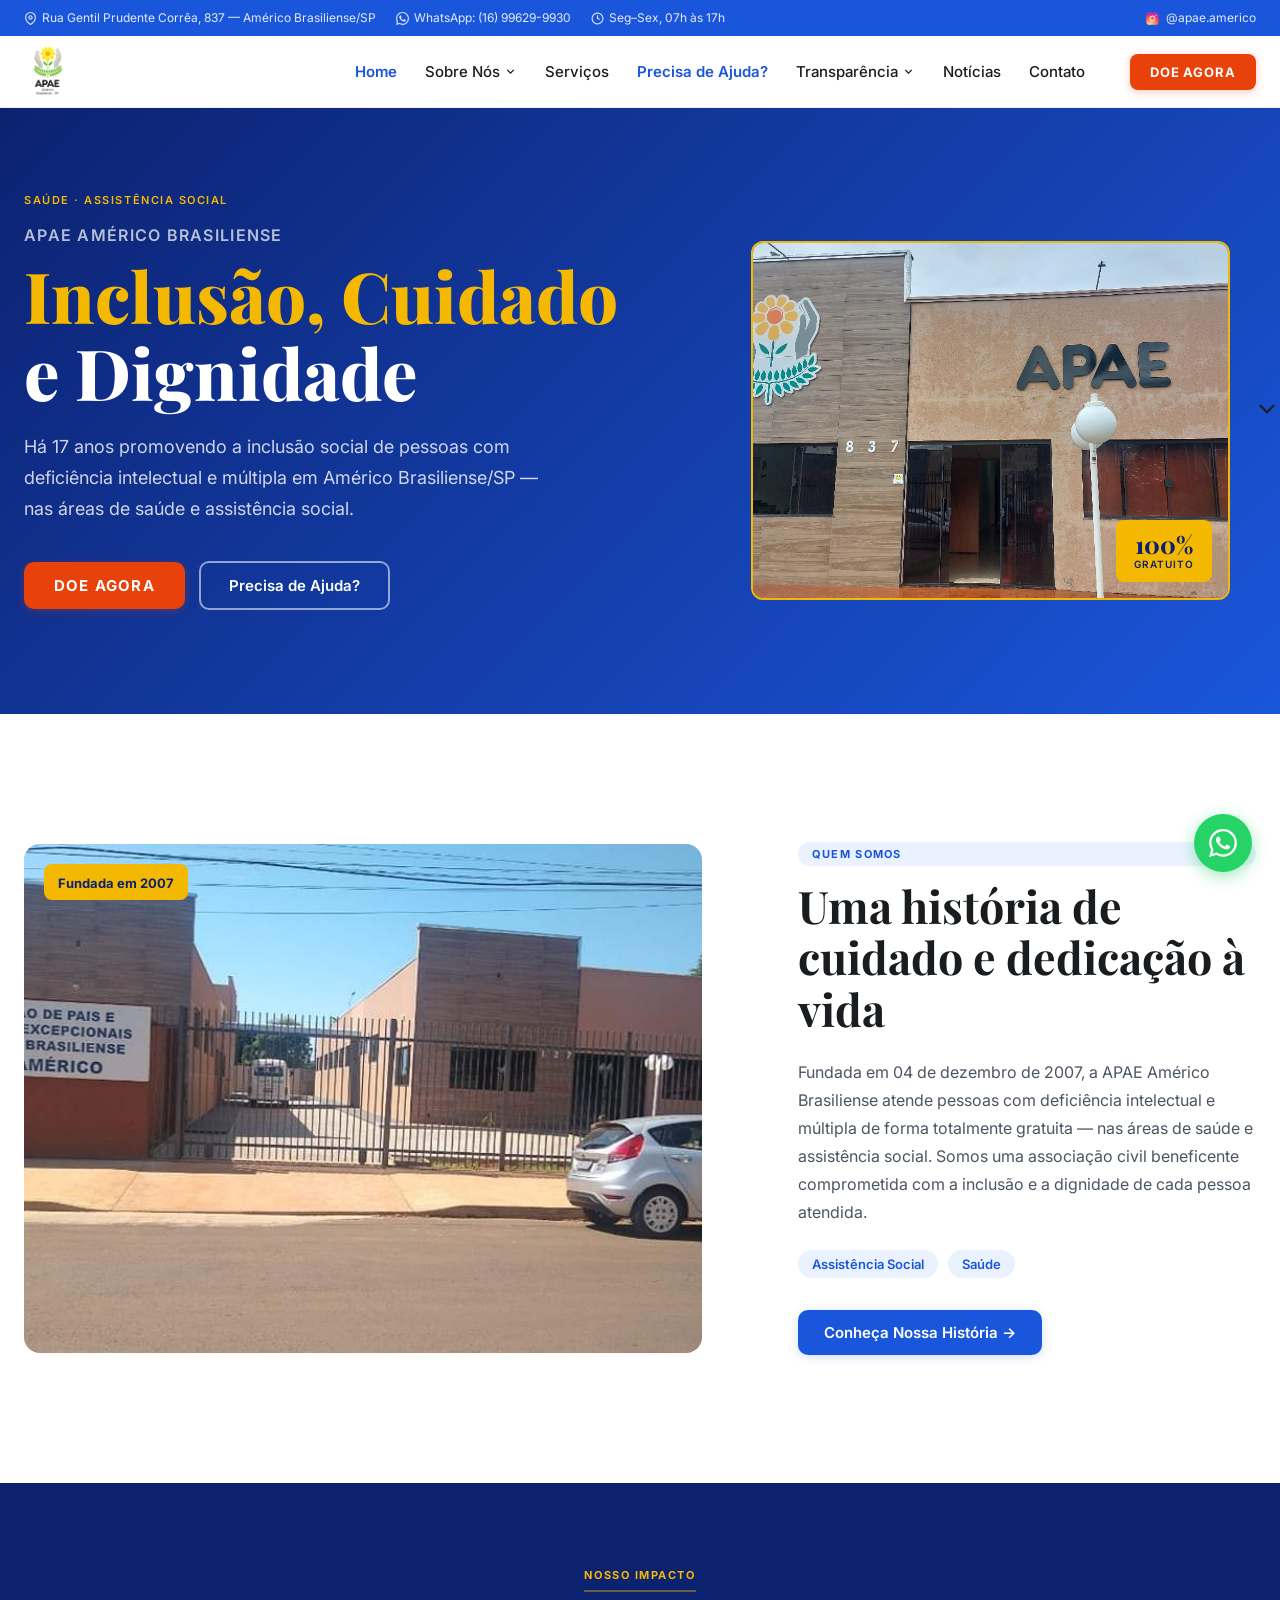
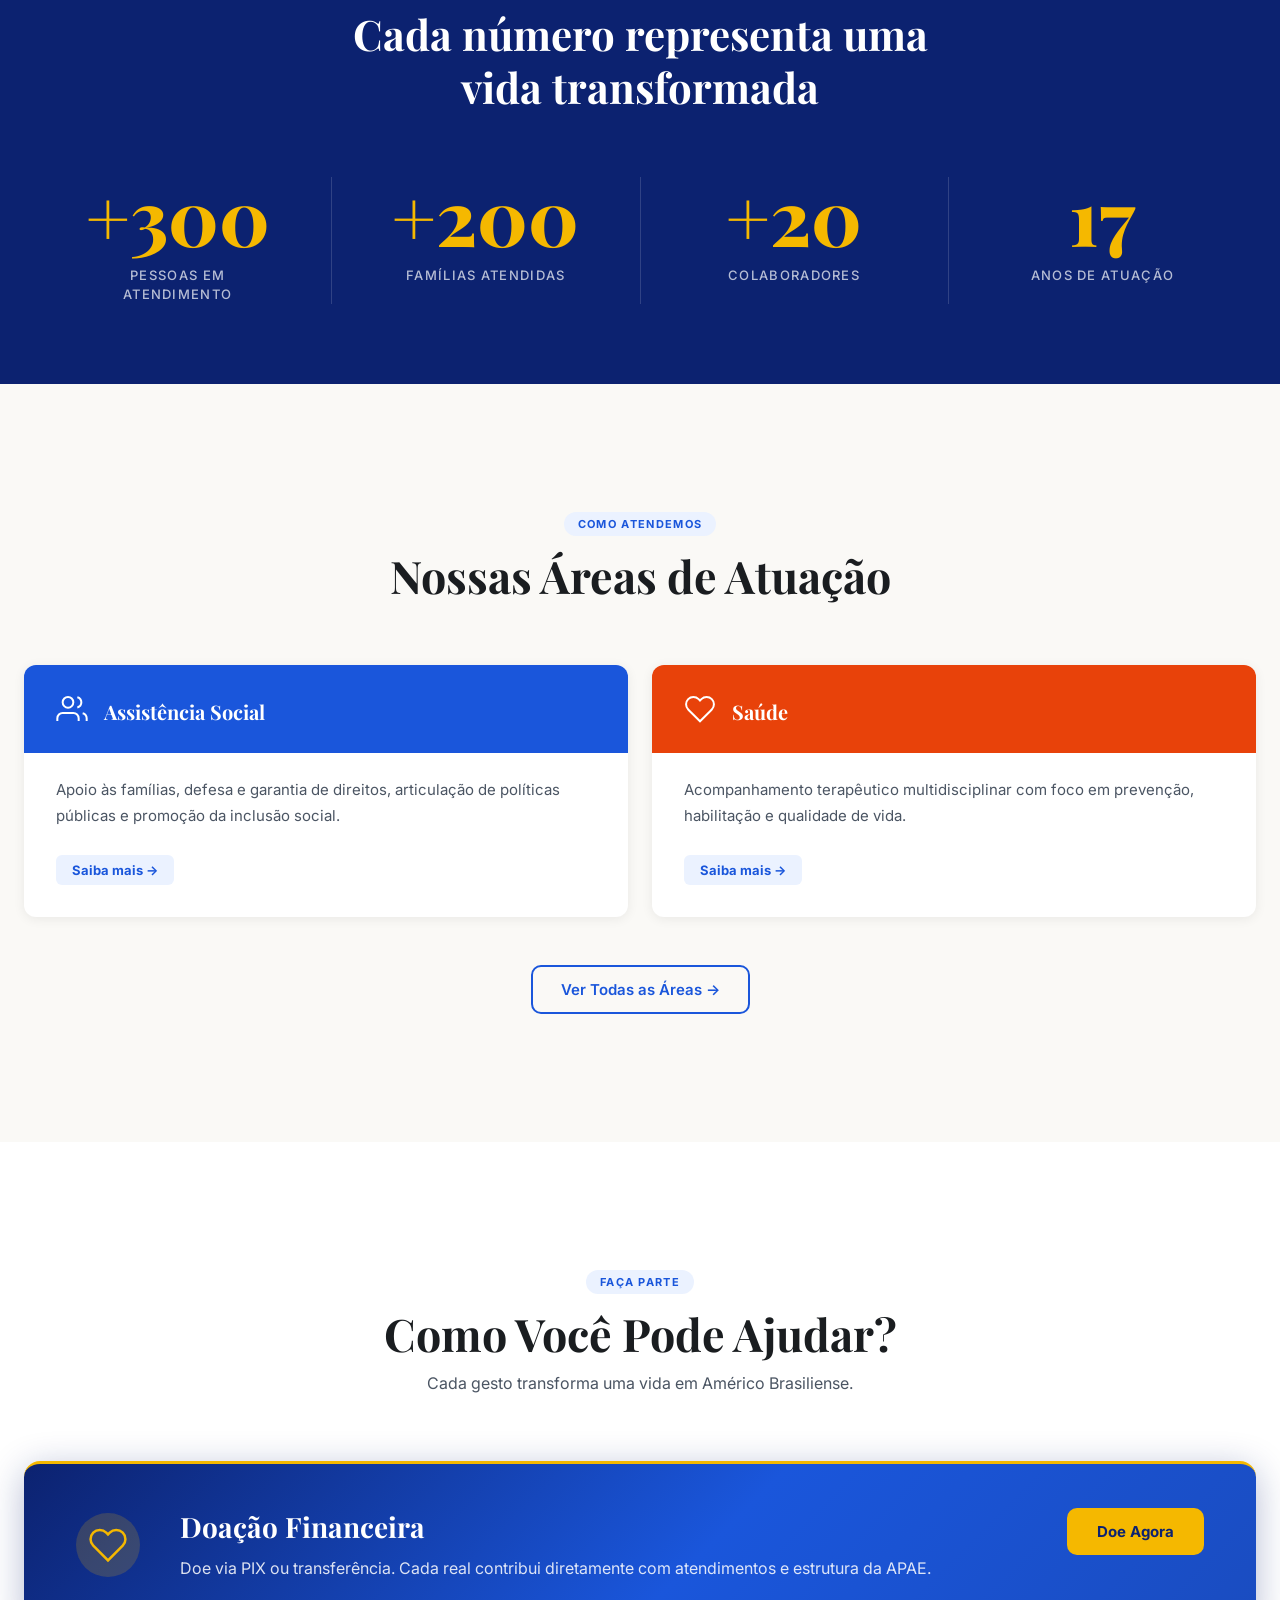
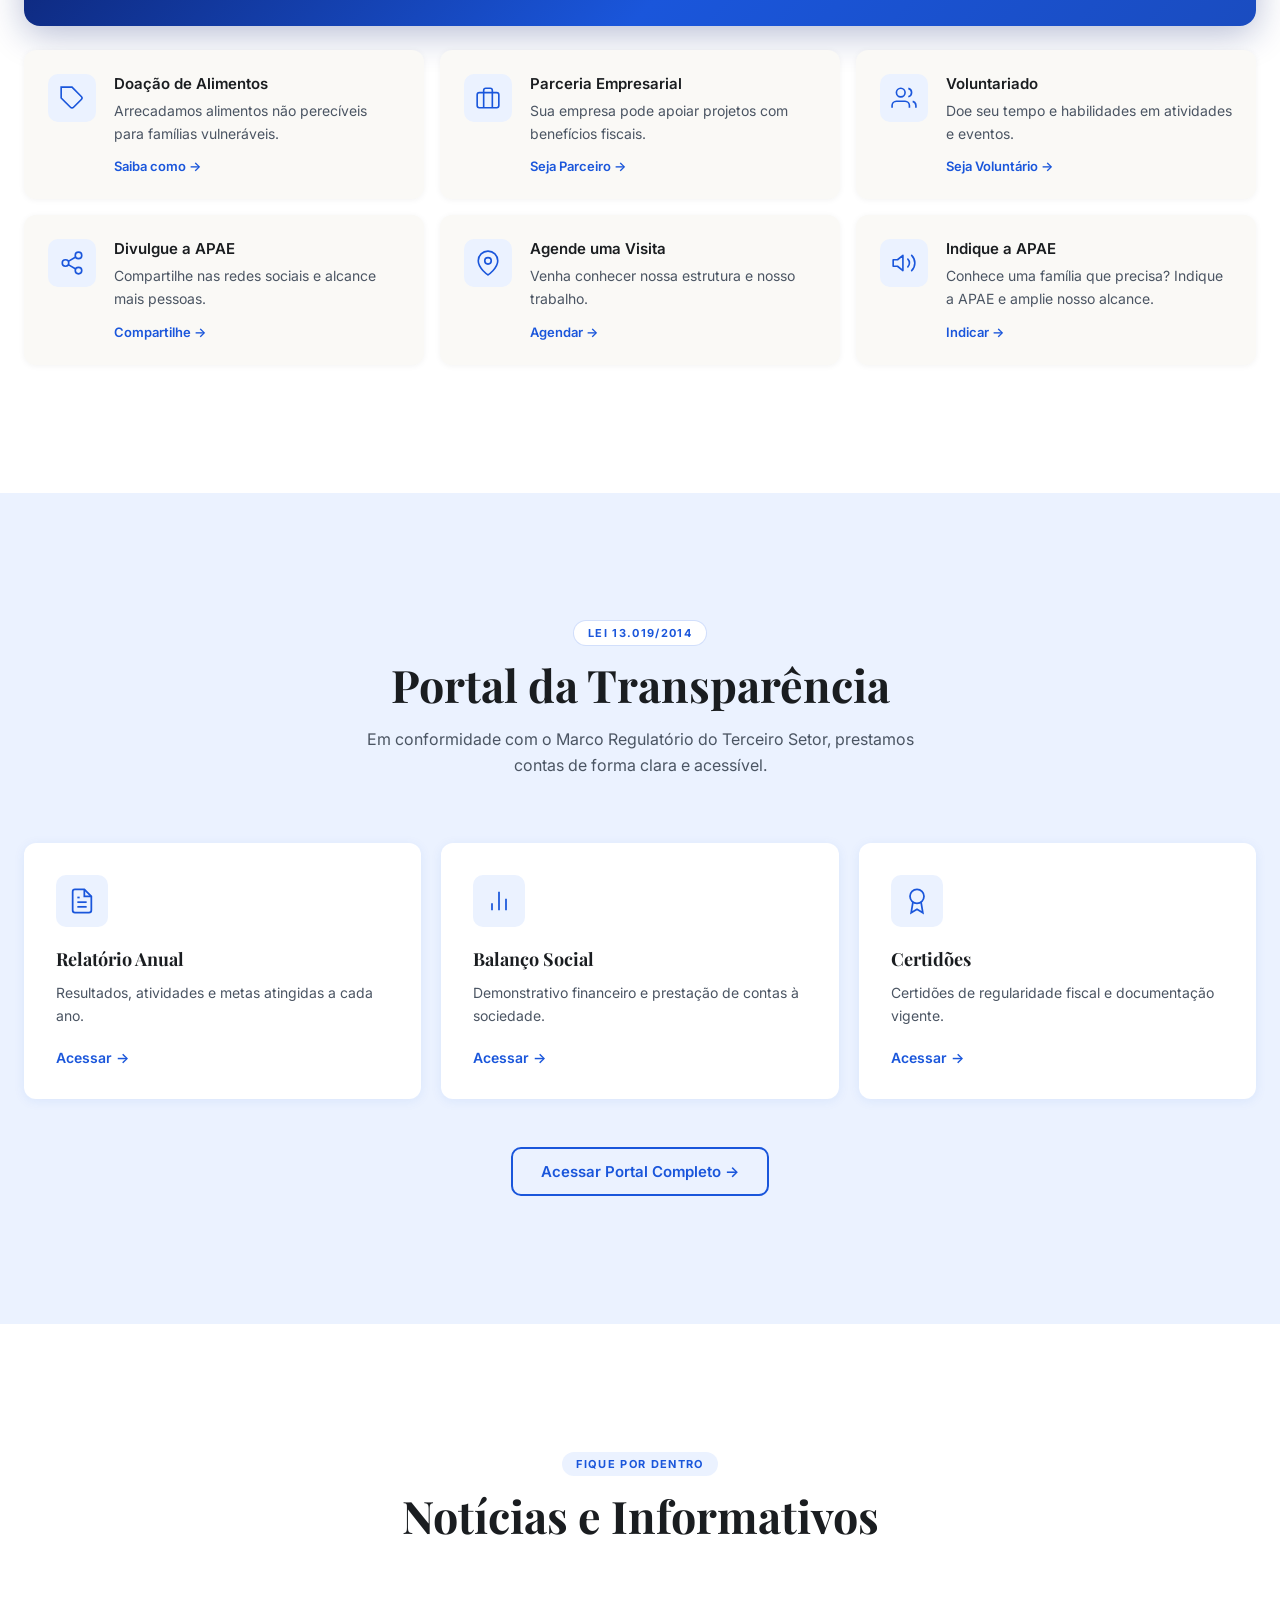
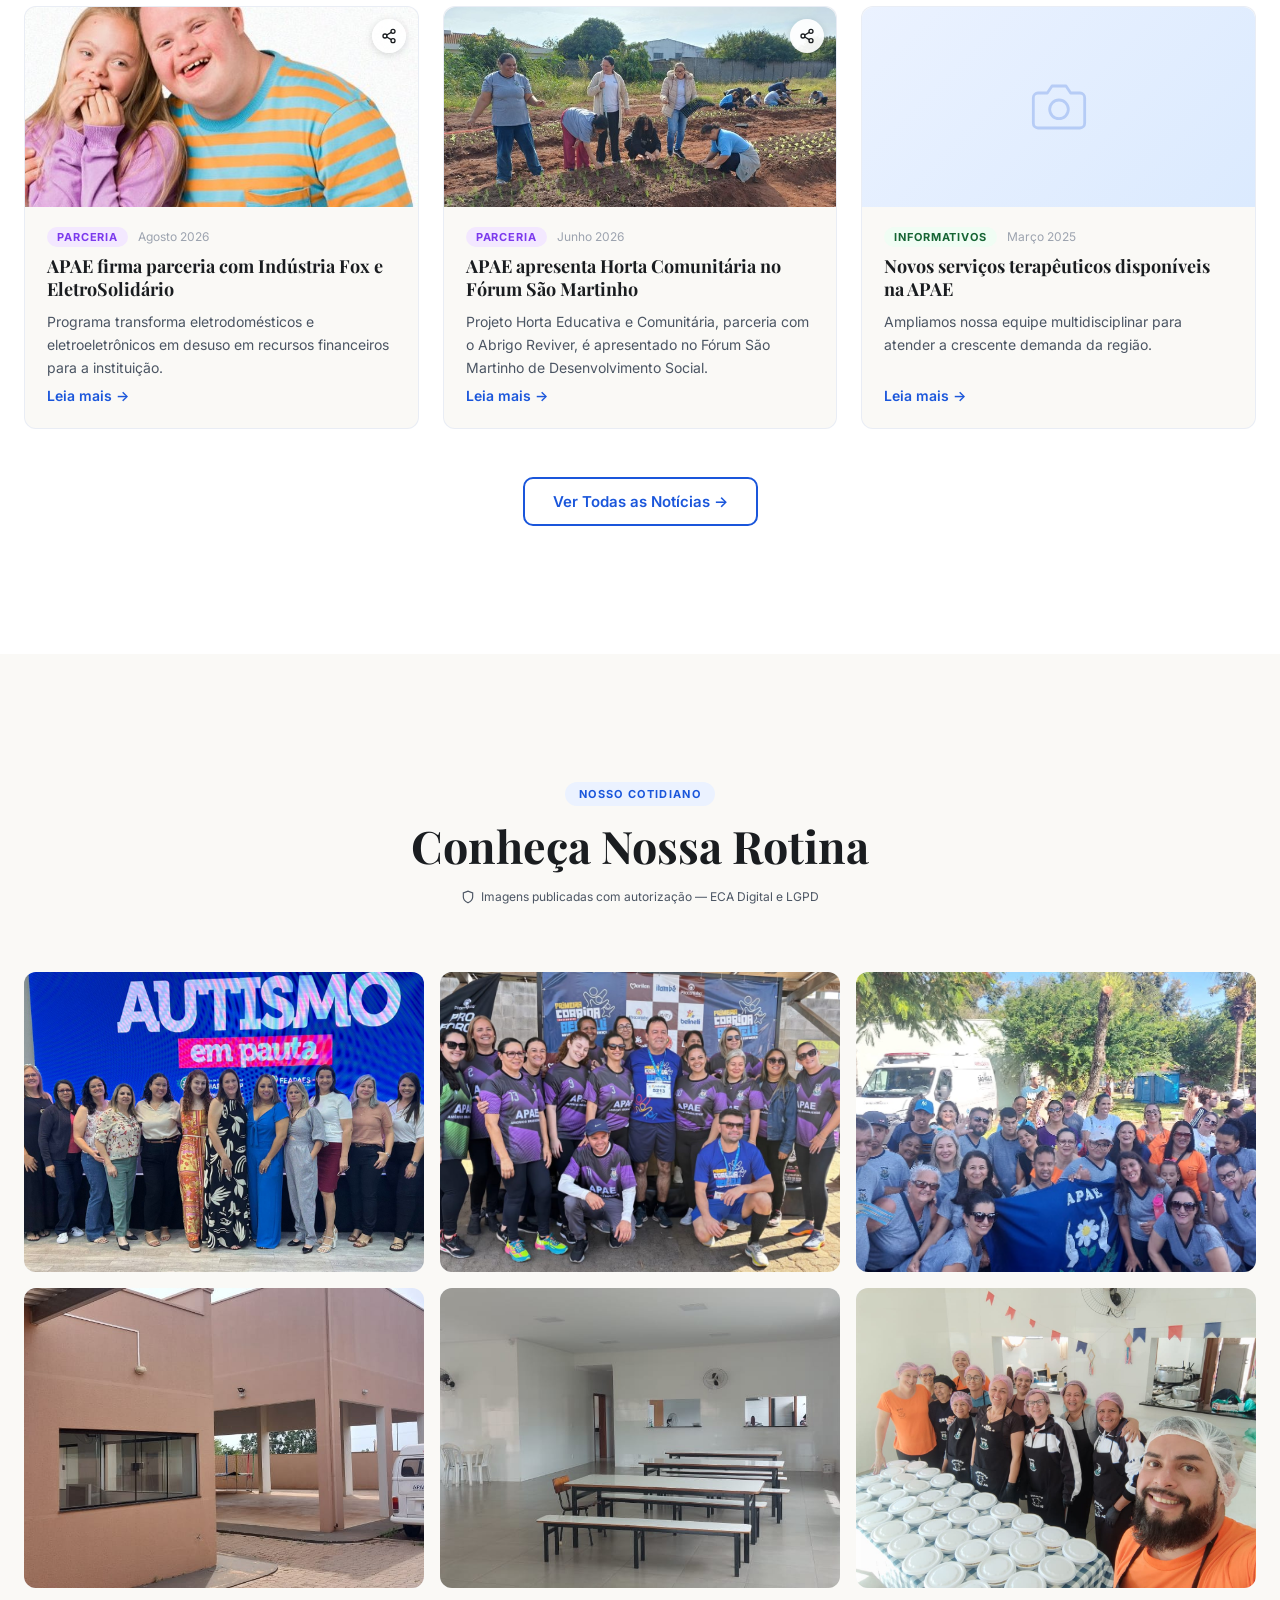
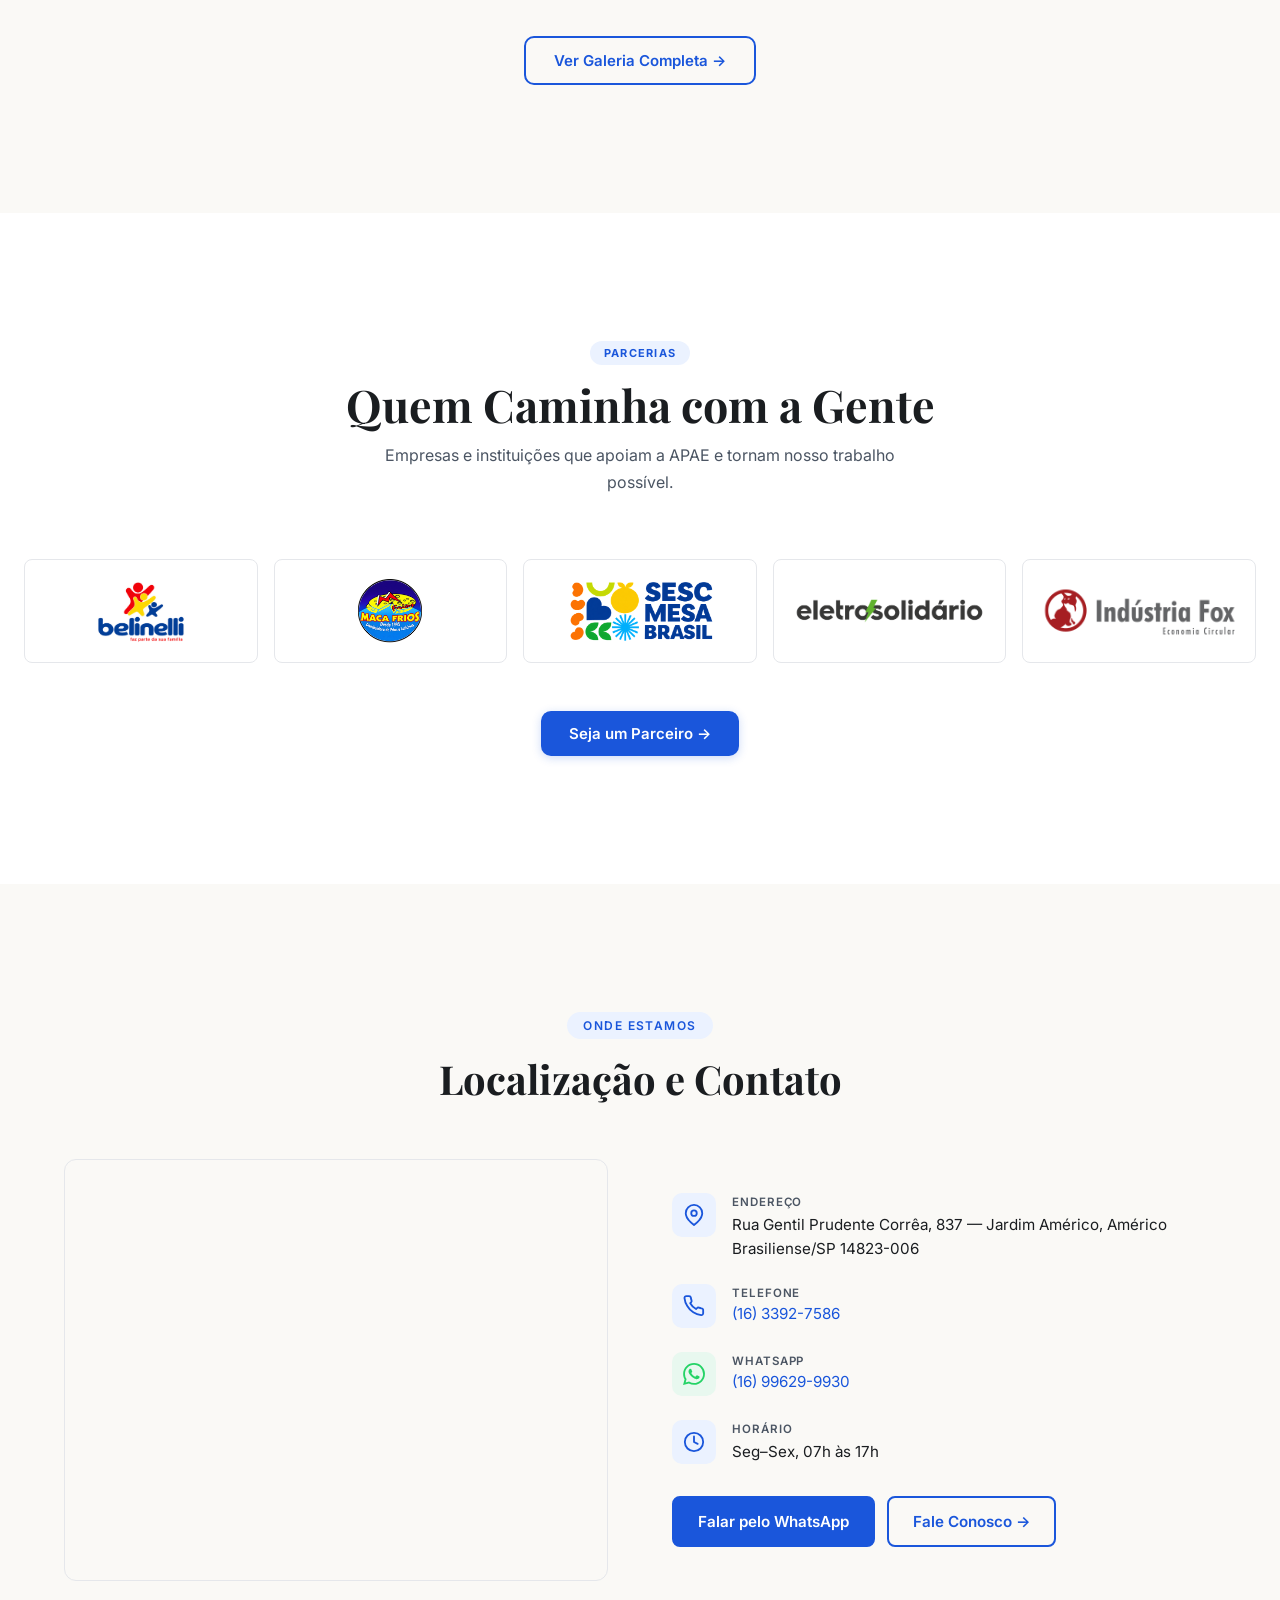
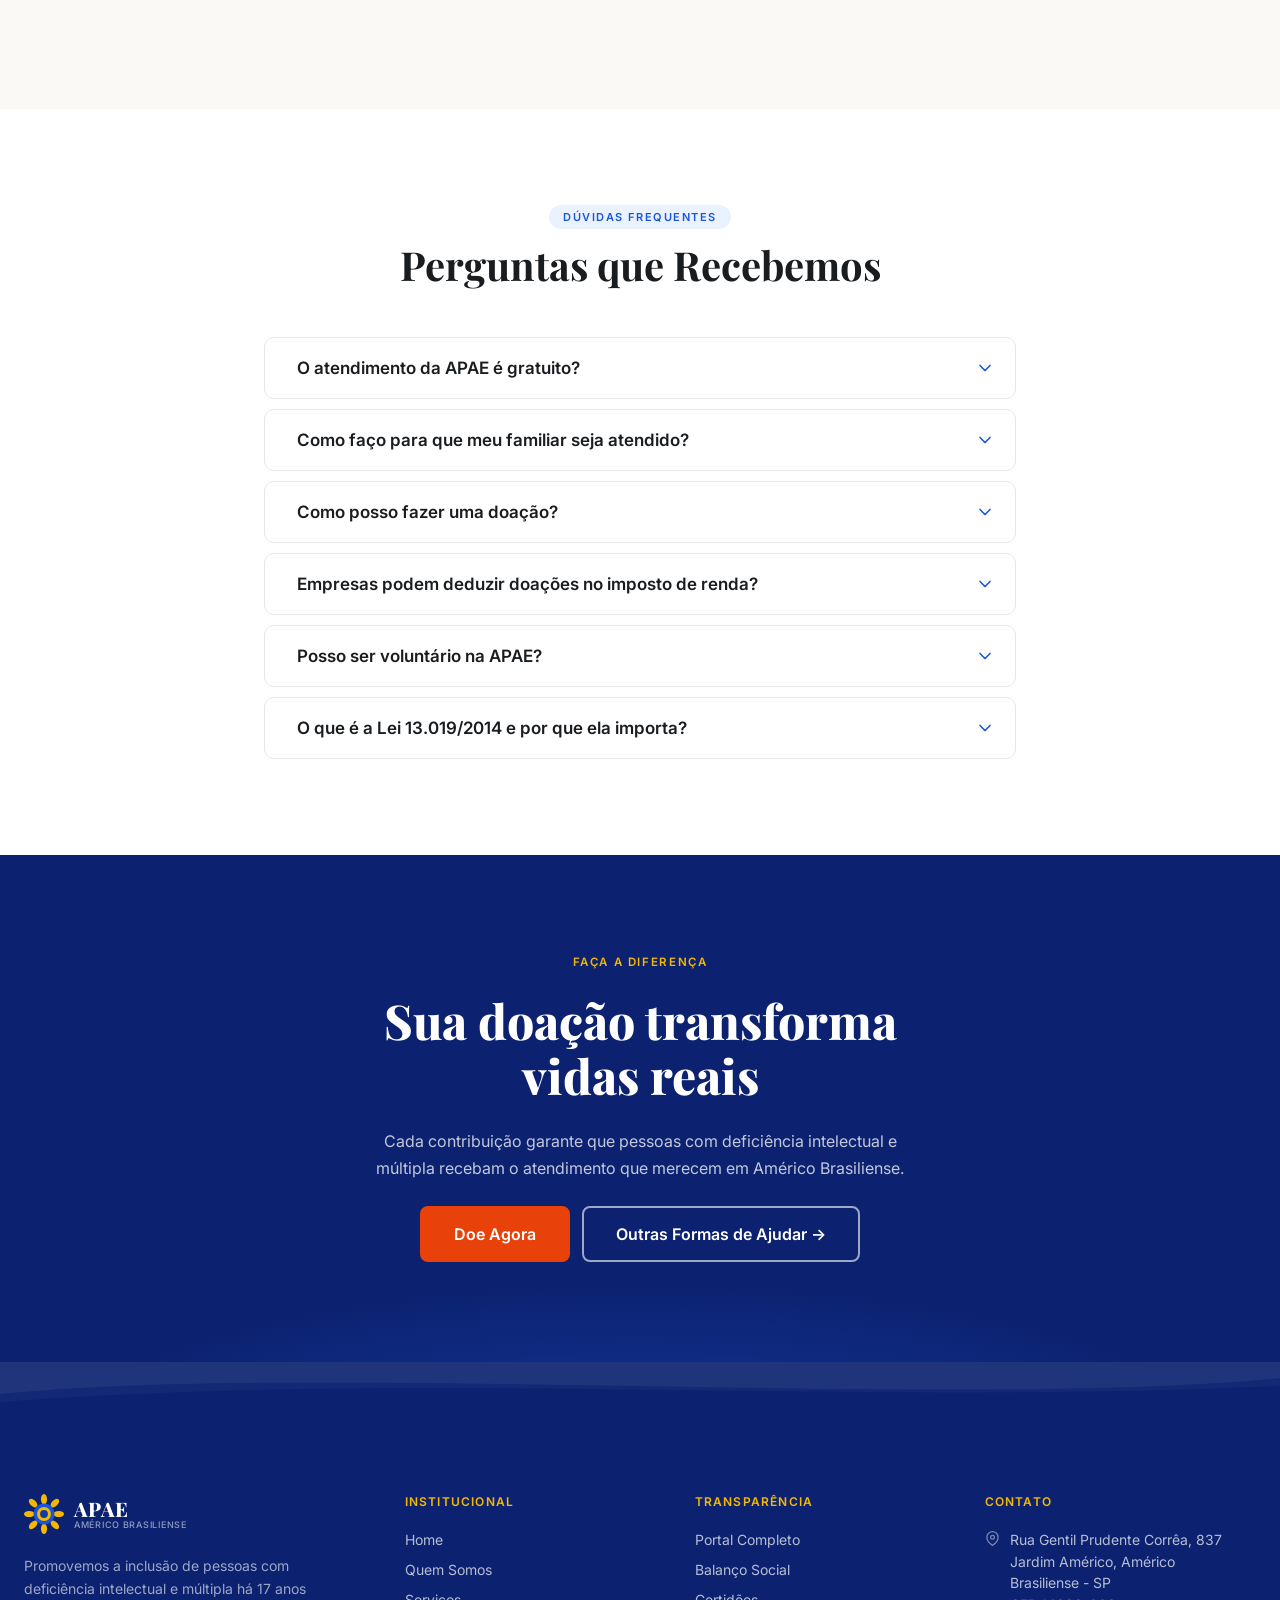
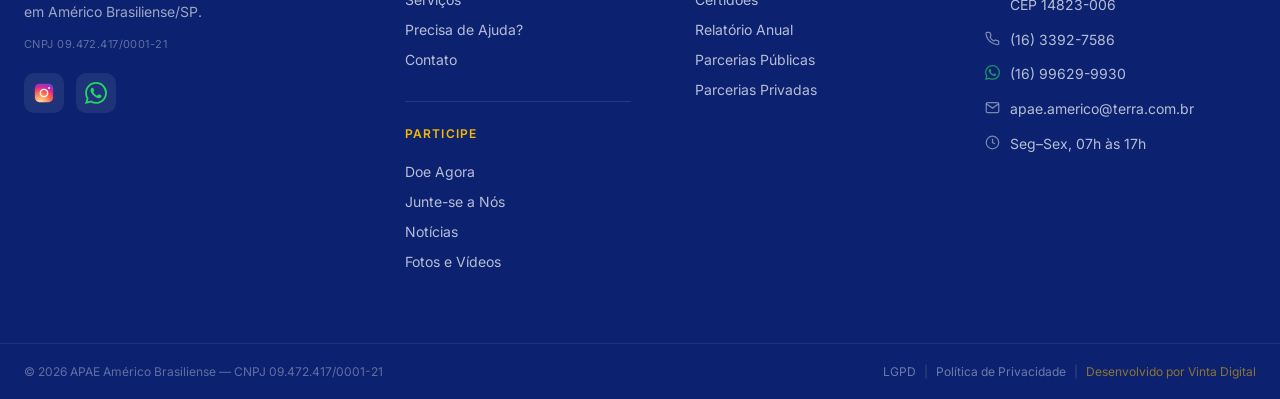
==== commit 30b43310: "Cria noticia do Projeto Horta Educativa e Comunitaria Nova noticia sobre a participacao da APAE no F" ====
--- a/index.html
+++ b/index.html
@@ -40,7 +40,7 @@
   <script src="https://cdn.tailwindcss.com"></script>
 
   <!-- Style -->
-  <link rel="stylesheet" href="css/style.css?v=20260834">
+  <link rel="stylesheet" href="css/style.css?v=20260837">
 
   <!-- Schema JSON-LD: NGO -->
   <script type="application/ld+json">
@@ -763,9 +763,14 @@
                   <svg width="16" height="16" viewBox="0 0 24 24" fill="currentColor" aria-hidden="true"><path d="M22 12a10 10 0 1 0-11.56 9.88v-6.99H7.9V12h2.54V9.8c0-2.5 1.49-3.89 3.78-3.89 1.1 0 2.24.2 2.24.2v2.46h-1.26c-1.24 0-1.63.77-1.63 1.56V12h2.78l-.44 2.89h-2.34v6.99A10 10 0 0 0 22 12z"/></svg>
                   Facebook
                 </a>
-                <a href="https://www.instagram.com/p/Dbk2vFCDlcx/" target="_blank" rel="noopener" class="card-share__item card-share__item--instagram">
+                <a href="https://www.instagram.com/p/Dbk2vFCDlcx/" target="_blank" rel="noopener" class="card-share__item card-share__item--instagram"
+                   aria-label="Compartilhar no Instagram Stories"
+                   data-ig-story
+                   data-ig-image="images/noticias/parceria-industriafox-eletrosolidario/og.jpg"
+                   data-ig-title="APAE firma parceria com Indústria Fox e EletroSolidário"
+                   data-ig-url="https://apaeamericobrasiliense.com.br/noticia-parceria-eletrosolidario">
                   <svg width="16" height="16" viewBox="0 0 24 24" aria-hidden="true"><rect x="2" y="2" width="20" height="20" rx="5" ry="5" fill="url(#ig-gradient)"/><circle cx="12" cy="12" r="4" fill="none" stroke="white" stroke-width="1.5"/><circle cx="17.5" cy="6.5" r="1" fill="white"/></svg>
-                  Instagram
+                  <span class="article-share__btn-text">Instagram</span>
                 </a>
                 <button type="button" class="card-share__item card-share__item--copy" data-copy-link
                         data-copy-value="https://apaeamericobrasiliense.com.br/noticia-parceria-eletrosolidario">
@@ -786,16 +791,44 @@
           </article>
 
           <article class="np-card">
-            <!-- IMAGEM: foto da notícia -->
-            <div class="np-card-img" aria-hidden="true"></div>
+            <img src="images/noticias/parceria-horta-solidaria/capa-card.jpg" alt="Equipe e parceiros durante mutirão de plantio na Horta Educativa e Comunitária" class="np-card-img" style="object-fit:cover;" loading="lazy" decoding="async">
+            <div class="card-share">
+              <button type="button" class="card-share__toggle" data-share-toggle aria-haspopup="true" aria-expanded="false" aria-label="Compartilhar esta notícia">
+                <svg width="16" height="16" viewBox="0 0 24 24" fill="none" stroke="currentColor" stroke-width="2" stroke-linecap="round" stroke-linejoin="round" aria-hidden="true"><circle cx="18" cy="5" r="3"/><circle cx="6" cy="12" r="3"/><circle cx="18" cy="19" r="3"/><line x1="8.59" y1="13.51" x2="15.42" y2="17.49"/><line x1="15.41" y1="6.51" x2="8.59" y2="10.49"/></svg>
+              </button>
+              <div class="card-share__menu" data-share-menu hidden>
+                <a href="https://api.whatsapp.com/send?text=APAE%20apresenta%20Horta%20Comunit%C3%A1ria%20no%20F%C3%B3rum%20S%C3%A3o%20Martinho%20https%3A%2F%2Fapaeamericobrasiliense.com.br%2Fnoticia-parceria-horta-solidaria" target="_blank" rel="noopener" class="card-share__item card-share__item--whatsapp">
+                  <svg width="16" height="16" viewBox="0 0 24 24" fill="currentColor" aria-hidden="true"><path d="M17.472 14.382c-.297-.149-1.758-.867-2.03-.967-.273-.099-.471-.148-.67.15-.197.297-.767.966-.94 1.164-.173.199-.347.223-.644.075-.297-.15-1.255-.463-2.39-1.475-.883-.788-1.48-1.761-1.653-2.059-.173-.297-.018-.458.13-.606.134-.133.298-.347.446-.52.149-.174.198-.298.298-.497.099-.198.05-.371-.025-.52-.075-.149-.669-1.612-.916-2.207-.242-.579-.487-.5-.669-.51-.173-.008-.371-.01-.57-.01-.198 0-.52.074-.792.372-.272.297-1.04 1.016-1.04 2.479 0 1.462 1.065 2.875 1.213 3.074.149.198 2.096 3.2 5.077 4.487.709.306 1.262.489 1.694.625.712.227 1.36.195 1.871.118.571-.085 1.758-.719 2.006-1.413.248-.694.248-1.289.173-1.413-.074-.124-.272-.198-.57-.347m-5.421 7.403h-.004a9.87 9.87 0 0 1-5.031-1.378l-.361-.214-3.741.982.998-3.648-.235-.374a9.86 9.86 0 0 1-1.51-5.26c.001-5.45 4.436-9.884 9.888-9.884 2.64 0 5.122 1.03 6.988 2.898a9.825 9.825 0 0 1 2.893 6.994c-.003 5.45-4.437 9.884-9.885 9.884m8.413-18.297A11.815 11.815 0 0 0 12.05 0C5.495 0 .16 5.335.157 11.892c0 2.096.547 4.142 1.588 5.945L.057 24l6.305-1.654a11.882 11.882 0 0 0 5.683 1.448h.005c6.554 0 11.89-5.335 11.893-11.893a11.821 11.821 0 0 0-3.48-8.413z"/></svg>
+                  WhatsApp
+                </a>
+                <a href="https://www.facebook.com/sharer/sharer.php?u=https%3A%2F%2Fapaeamericobrasiliense.com.br%2Fnoticia-parceria-horta-solidaria" target="_blank" rel="noopener" class="card-share__item card-share__item--facebook">
+                  <svg width="16" height="16" viewBox="0 0 24 24" fill="currentColor" aria-hidden="true"><path d="M22 12a10 10 0 1 0-11.56 9.88v-6.99H7.9V12h2.54V9.8c0-2.5 1.49-3.89 3.78-3.89 1.1 0 2.24.2 2.24.2v2.46h-1.26c-1.24 0-1.63.77-1.63 1.56V12h2.78l-.44 2.89h-2.34v6.99A10 10 0 0 0 22 12z"/></svg>
+                  Facebook
+                </a>
+                <a href="https://www.instagram.com/p/DaDnV1XAXhT/" target="_blank" rel="noopener" class="card-share__item card-share__item--instagram"
+                   aria-label="Compartilhar no Instagram Stories"
+                   data-ig-story
+                   data-ig-image="images/noticias/parceria-horta-solidaria/og.jpg"
+                   data-ig-title="APAE apresenta Horta Comunitária no Fórum São Martinho"
+                   data-ig-url="https://apaeamericobrasiliense.com.br/noticia-parceria-horta-solidaria">
+                  <svg width="16" height="16" viewBox="0 0 24 24" aria-hidden="true"><rect x="2" y="2" width="20" height="20" rx="5" ry="5" fill="url(#ig-gradient)"/><circle cx="12" cy="12" r="4" fill="none" stroke="white" stroke-width="1.5"/><circle cx="17.5" cy="6.5" r="1" fill="white"/></svg>
+                  <span class="article-share__btn-text">Instagram</span>
+                </a>
+                <button type="button" class="card-share__item card-share__item--copy" data-copy-link
+                        data-copy-value="https://apaeamericobrasiliense.com.br/noticia-parceria-horta-solidaria">
+                  <svg width="16" height="16" viewBox="0 0 24 24" fill="none" stroke="currentColor" stroke-width="2" stroke-linecap="round" stroke-linejoin="round" aria-hidden="true"><rect x="9" y="9" width="13" height="13" rx="2" ry="2"/><path d="M5 15H4a2 2 0 0 1-2-2V4a2 2 0 0 1 2-2h9a2 2 0 0 1 2 2v1"/></svg>
+                  <span class="article-share__btn-text">Copiar link</span>
+                </button>
+              </div>
+            </div>
             <div class="np-card-body">
               <div class="np-card-meta">
-                <span class="np-badge np-badge--event">Eventos</span>
-                <time class="np-date" datetime="2025-04">Abril 2025</time>
+                <span class="np-badge np-badge--parceria">Parceria</span>
+                <time class="np-date" datetime="2026-06-26">Junho 2026</time>
               </div>
-              <h3 class="np-card-title">Campanha de arrecadação de alimentos atinge meta</h3>
-              <p class="np-card-text">Com o apoio da comunidade, superamos a meta e beneficiamos dezenas de famílias atendidas.</p>
-              <a href="/noticias" class="np-card-link">Leia mais →</a>
+              <h3 class="np-card-title">APAE apresenta Horta Comunitária no Fórum São Martinho</h3>
+              <p class="np-card-text">Projeto Horta Educativa e Comunitária, parceria com o Abrigo Reviver, é apresentado no Fórum São Martinho de Desenvolvimento Social.</p>
+              <a href="/noticia-parceria-horta-solidaria" class="np-card-link">Leia mais →</a>
             </div>
           </article>
 
@@ -1294,7 +1327,7 @@
     </svg>
   </a>
 
-  <script src="js/main.js?v=20260831" defer></script>
+  <script src="js/main.js?v=20260833" defer></script>
 
   <!-- EN: VLibras accessibility widget - mandatory for NGOs (Brazilian gov) -->
   <div vw class="enabled">
--- a/css/style.css
+++ b/css/style.css
@@ -6048,6 +6048,14 @@
   border-radius: 2px;
 }
 
+.gv-section-header--sub { margin: 40px 0 24px; }
+.gv-section-subtitle {
+  font-family: var(--font-body);
+  font-size: 1.0625rem;
+  font-weight: 700;
+  color: var(--blue-primary);
+}
+
 /* -- Photos section -- */
 .gv-photos {
   background: #fff;
@@ -6960,7 +6968,7 @@
   gap: 8px;
   flex-wrap: wrap;
   justify-content: center;
-  margin-top: 24px;
+  margin: 24px 0;
 }
 @media (min-width: 900px) {
   .article-share { justify-content: flex-start; }
@@ -7048,9 +7056,13 @@
   display: flex;
   flex-wrap: wrap;
   align-items: stretch;
+  justify-content: center;
   gap: 20px;
   margin: 20px 0 28px;
   clear: left;
+}
+@media (min-width: 640px) {
+  .article-doacao-row { justify-content: flex-start; }
 }
 .article-doacao-row .article-inline-img {
   width: 220px;
@@ -7128,6 +7140,72 @@
 }
 
 .article-cta { text-align: center; margin: 36px 0 8px; }
+@media (max-width: 640px) {
+  .article-cta .btn-donate {
+    white-space: normal;
+    width: 100%;
+    max-width: 320px;
+    text-align: center;
+    padding: 14px 20px;
+  }
+}
+
+/* Article photo gallery — clickable photos that open the lightbox
+   (see LIGHTBOX rules further down for the modal itself) */
+.article-photo-row {
+  display: flex;
+  flex-wrap: wrap;
+  gap: 16px;
+  margin: 24px 0;
+  clear: left;
+}
+.article-photo {
+  display: block;
+  flex: 1;
+  min-width: 220px;
+  padding: 0;
+  border: none;
+  background: none;
+  cursor: zoom-in;
+  border-radius: 12px;
+  overflow: hidden;
+  line-height: 0;
+}
+.article-photo img {
+  display: block;
+  width: 100%;
+  height: 100%;
+  min-height: 200px;
+  object-fit: cover;
+  border-radius: 12px;
+  transition: transform var(--ease-fast);
+}
+.article-photo:hover img { transform: scale(1.03); }
+.article-photo--wide {
+  flex: 1 1 100%;
+}
+.article-photo--wide img { min-height: 260px; }
+
+.article-cta + .article-photo-row,
+.article-text + .article-photo-row { margin-top: 24px; }
+
+.article-gallery-cta { text-align: center; margin: 32px 0; }
+.article-gallery-cta__btn {
+  display: inline-flex;
+  align-items: center;
+  gap: 8px;
+  padding: 12px 24px;
+  border-radius: 10px;
+  border: 1.5px solid var(--blue-primary);
+  background: var(--white);
+  color: var(--blue-primary);
+  font-family: var(--font-body);
+  font-weight: 700;
+  font-size: .9375rem;
+  text-decoration: none;
+  transition: background var(--ease-fast), color var(--ease-fast);
+}
+.article-gallery-cta__btn:hover { background: var(--blue-primary); color: var(--white); }
 
 .article-embed { margin: 32px auto 0; max-width: 500px; }
 
@@ -7198,3 +7276,68 @@
 .card-share__item svg { flex-shrink: 0; }
 .card-share__item--whatsapp svg { color: #25D366; }
 .card-share__item--facebook svg { color: #1877F2; }
+
+/* =================================================================
+   LIGHTBOX — photo zoom with caption (article gallery + Fotos e Vídeos)
+   ================================================================= */
+.lightbox {
+  position: fixed;
+  inset: 0;
+  z-index: 1000;
+  background: rgba(10, 15, 30, 0.92);
+  display: flex;
+  align-items: center;
+  justify-content: center;
+  padding: 24px;
+}
+.lightbox[hidden] { display: none; }
+
+.lightbox__inner {
+  max-width: min(900px, 92vw);
+  max-height: 90vh;
+  display: flex;
+  flex-direction: column;
+  align-items: center;
+  gap: 14px;
+}
+
+.lightbox__img {
+  display: block;
+  max-width: 100%;
+  max-height: 76vh;
+  width: auto;
+  height: auto;
+  border-radius: 8px;
+  box-shadow: 0 12px 40px rgba(0,0,0,0.5);
+}
+
+.lightbox__caption {
+  color: rgba(255,255,255,0.92);
+  font-family: var(--font-body);
+  font-size: .9375rem;
+  text-align: center;
+  line-height: 1.5;
+  max-width: 640px;
+}
+
+.lightbox__close {
+  position: absolute;
+  top: 20px;
+  right: 20px;
+  width: 44px;
+  height: 44px;
+  border-radius: 50%;
+  border: none;
+  background: rgba(255,255,255,0.12);
+  color: var(--white);
+  display: flex;
+  align-items: center;
+  justify-content: center;
+  cursor: pointer;
+  transition: background var(--ease-fast);
+}
+.lightbox__close:hover { background: rgba(255,255,255,0.24); }
+
+@media (max-width: 640px) {
+  .lightbox__close { top: 12px; right: 12px; width: 40px; height: 40px; }
+}
